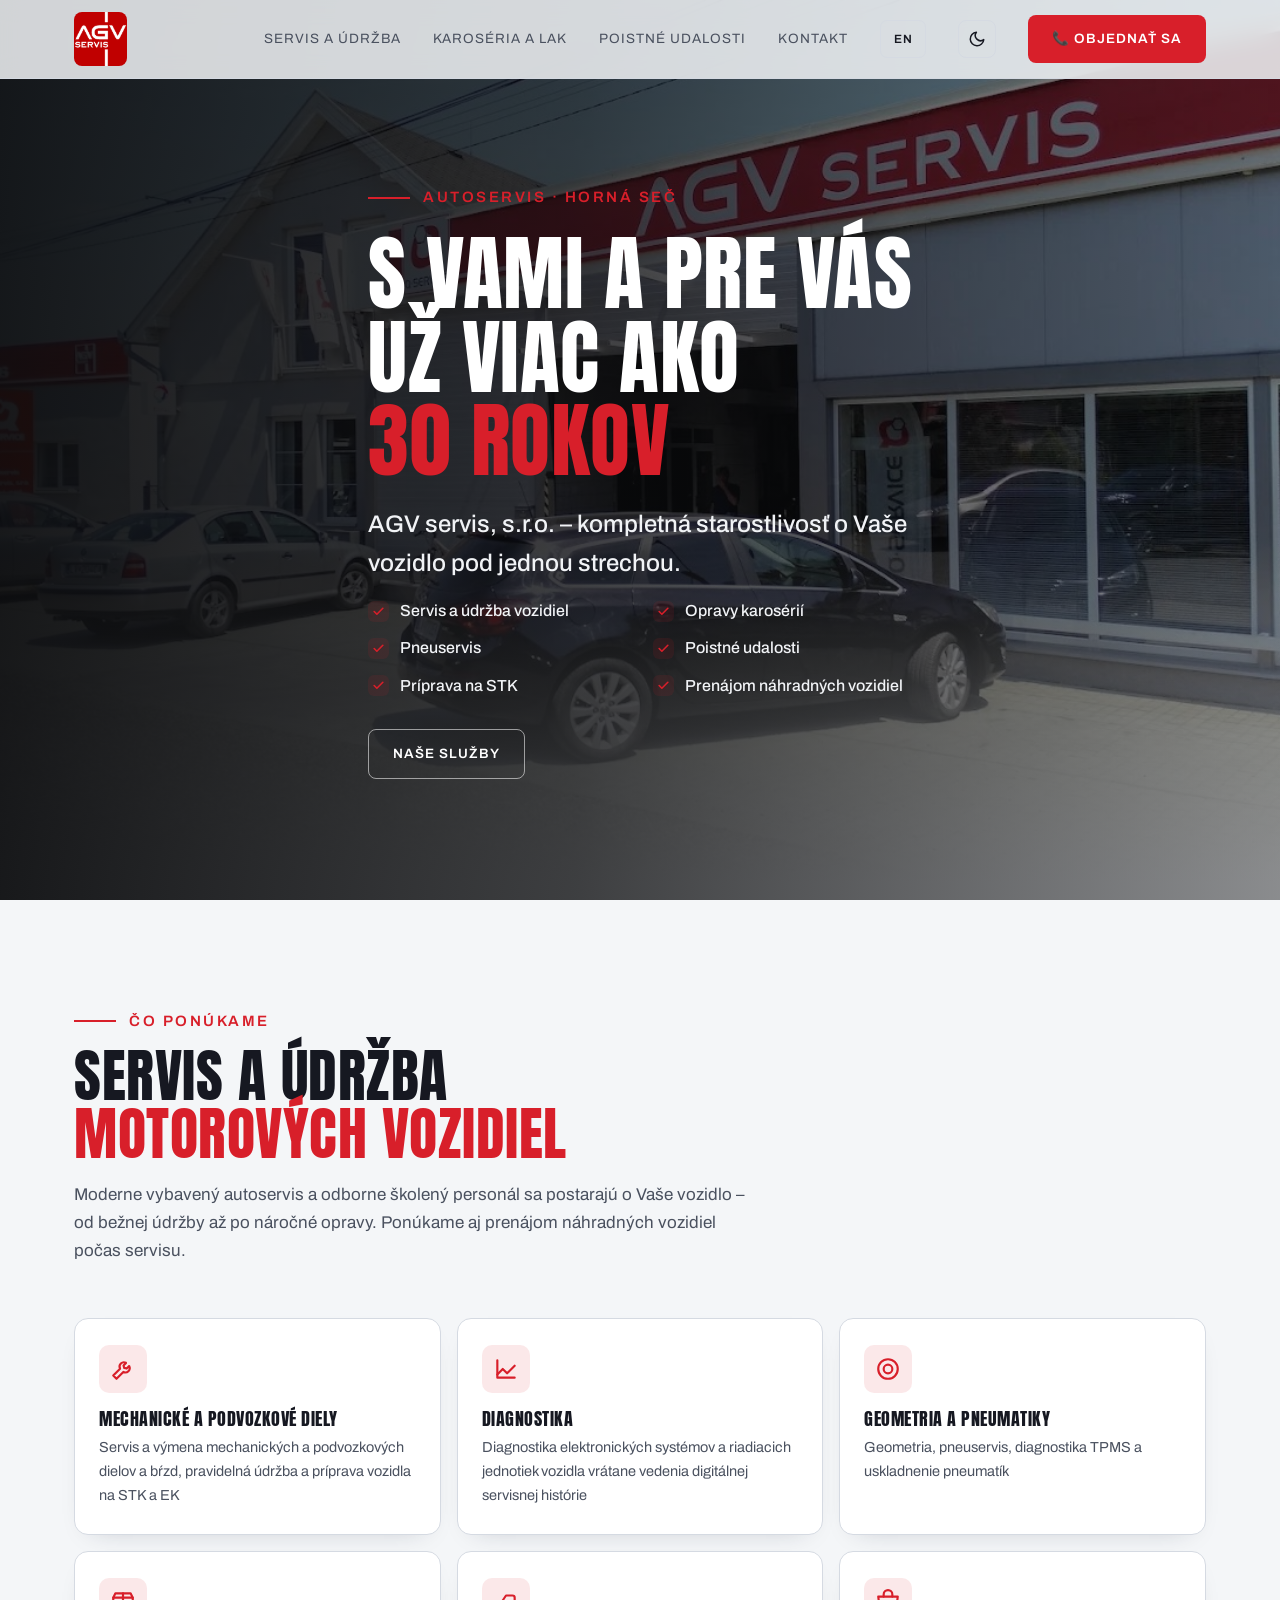
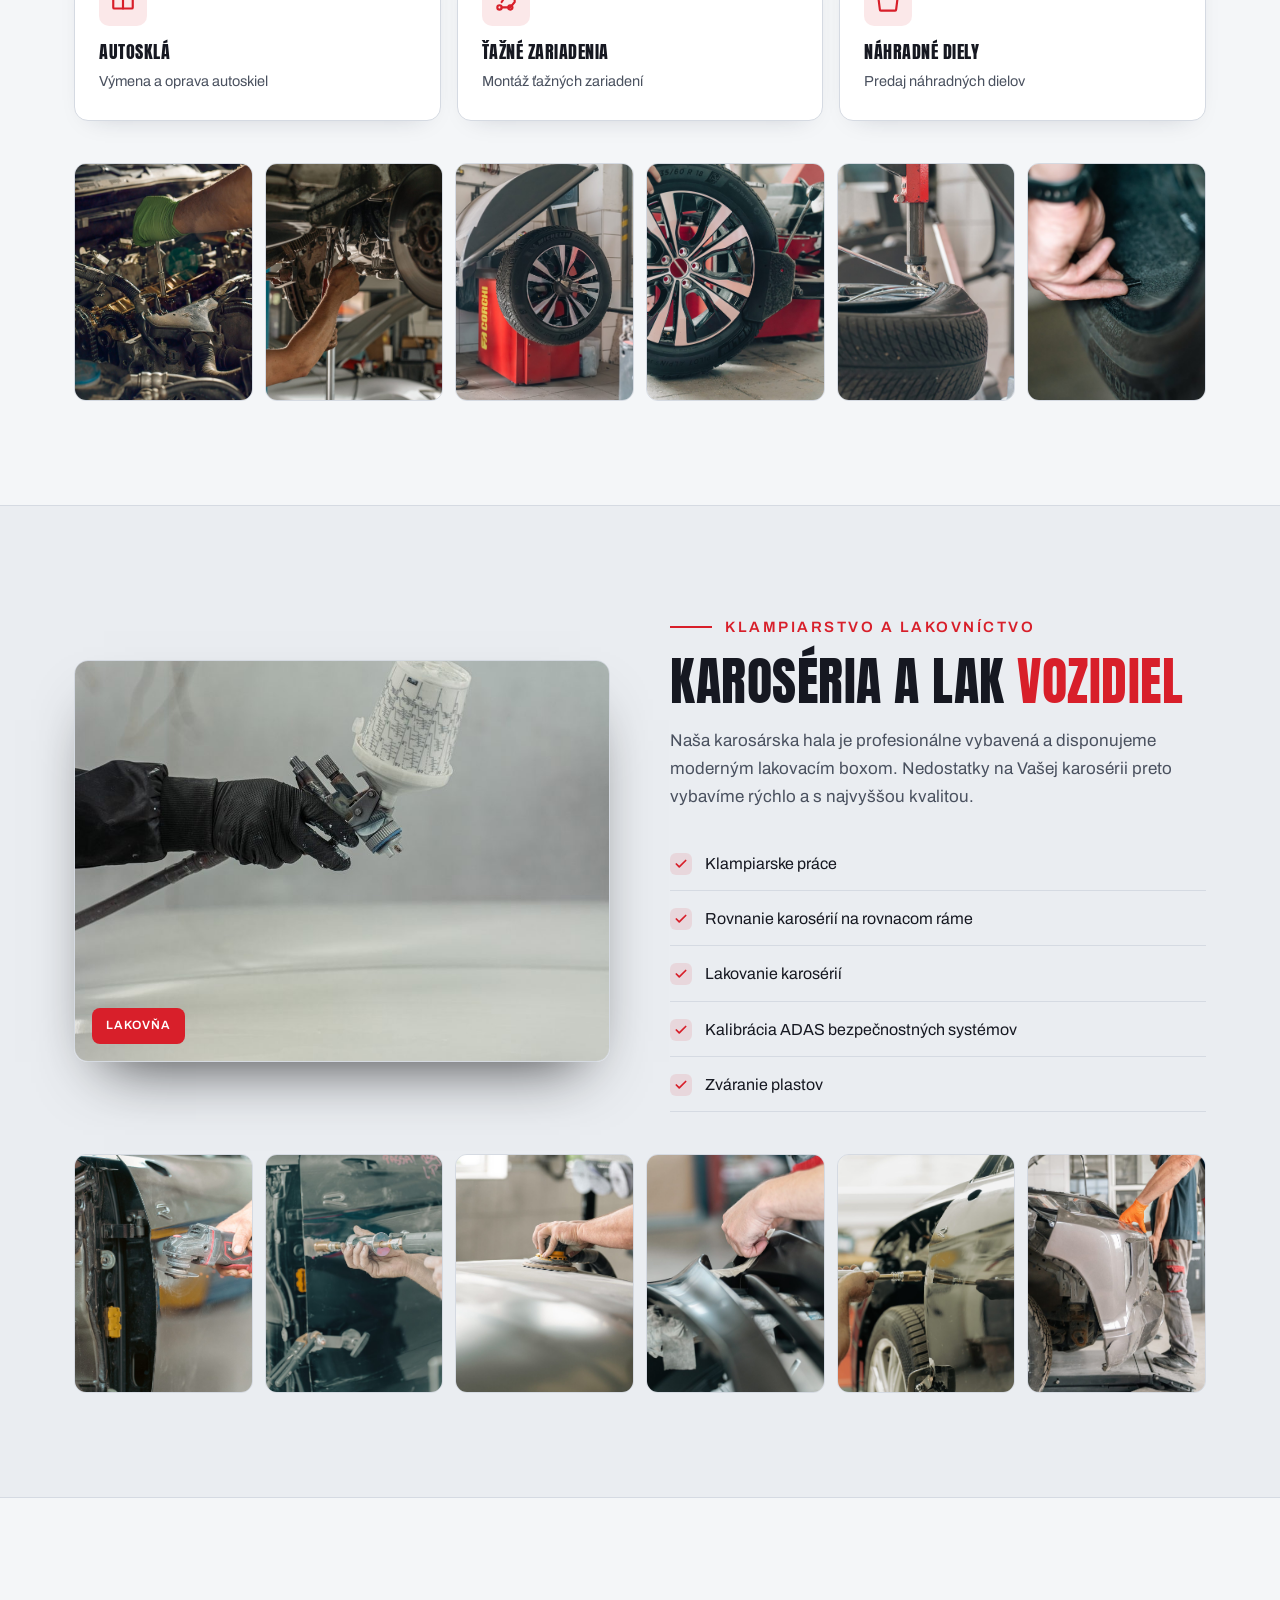
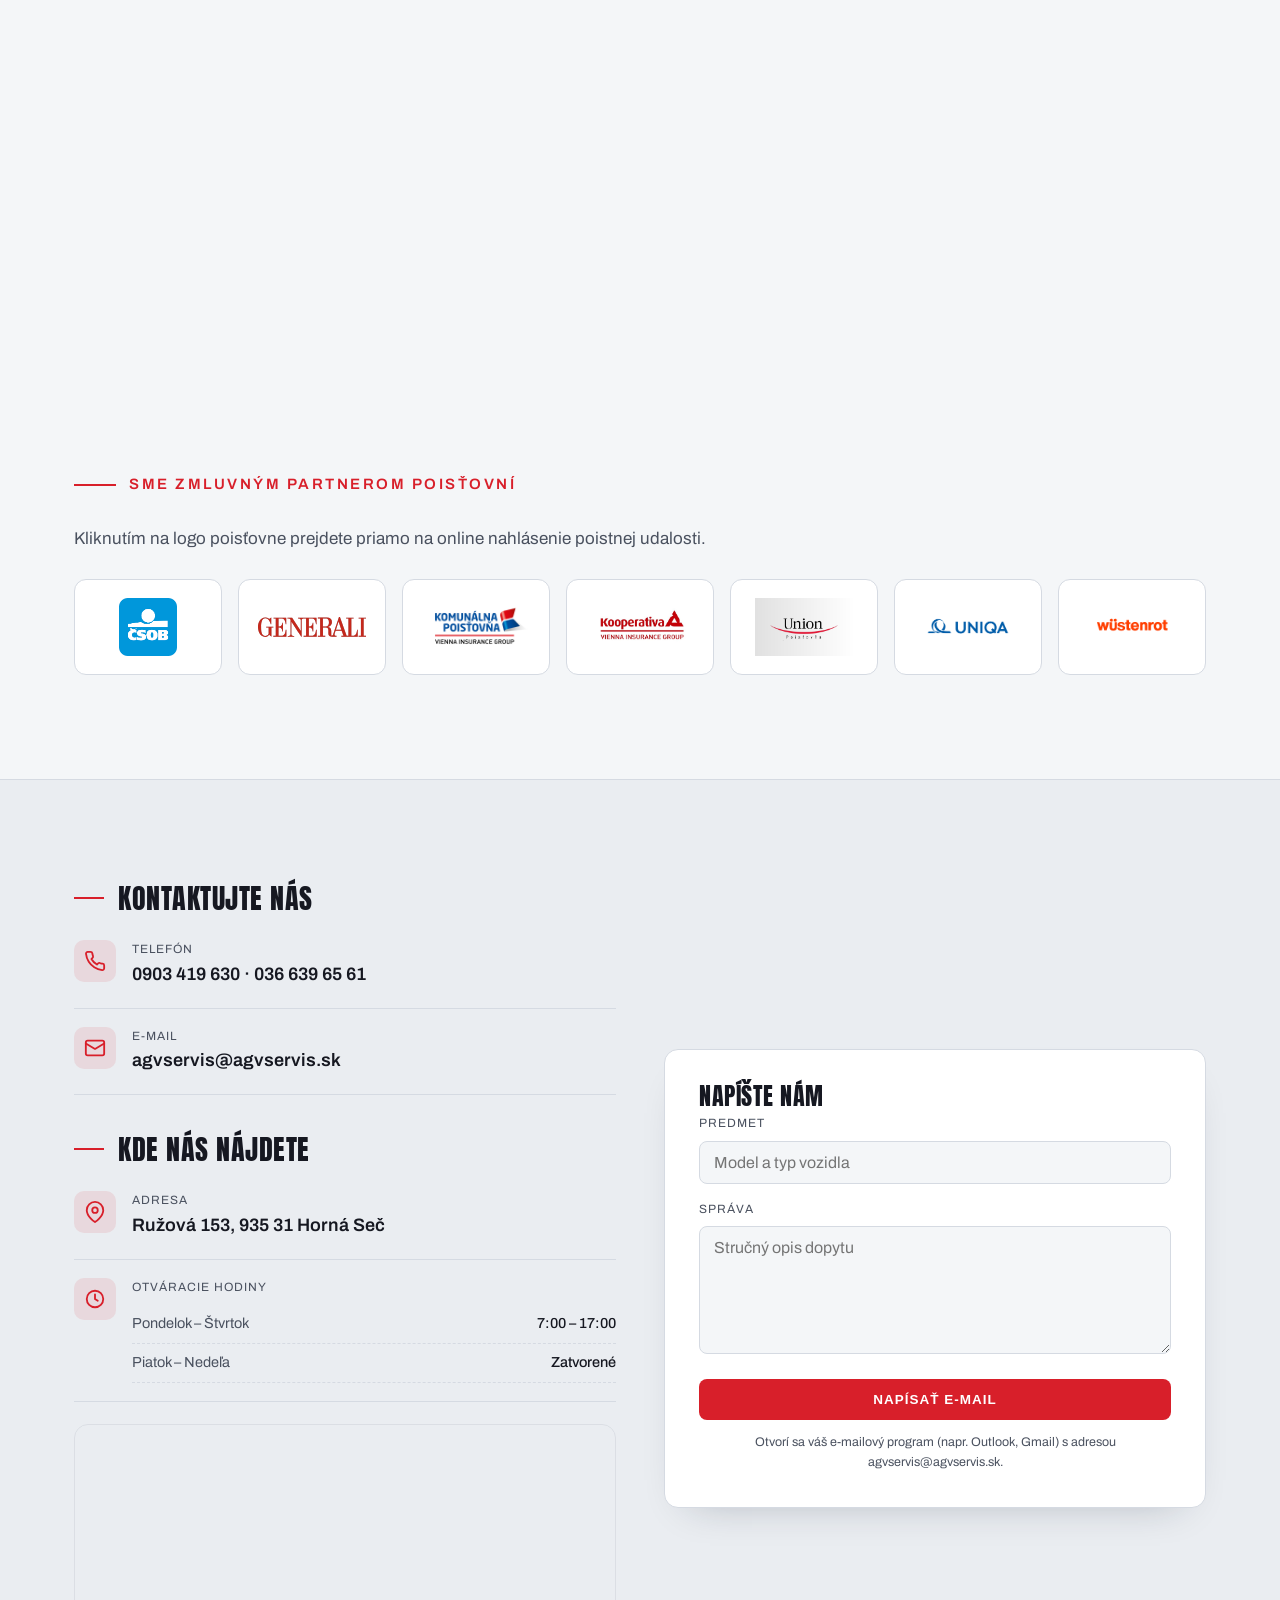
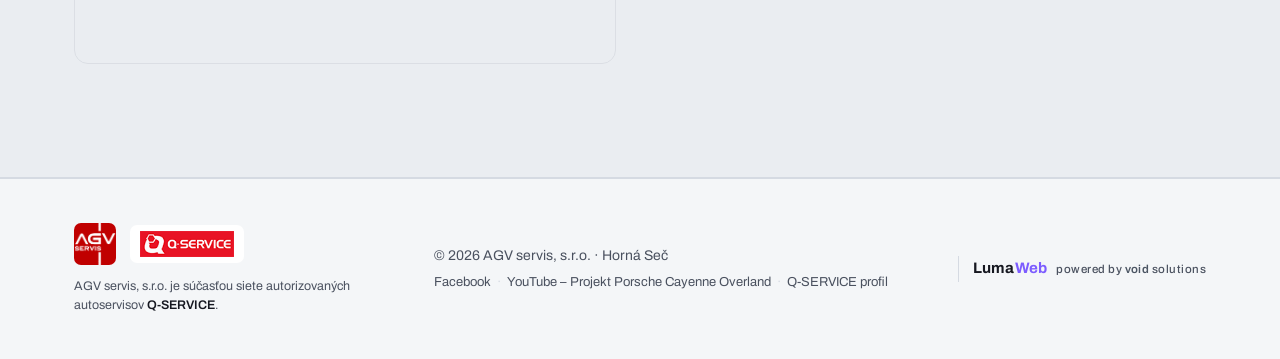
==== index.html @ acf0ba4f "Zjednotenie sekcie sluzieb na 6 karticiek v SK aj EN Mechanicke a podvozkove diely su zlucene do jed" ====
<!DOCTYPE html>
<html lang="sk">
<head>
<meta charset="UTF-8">
<meta name="viewport" content="width=device-width, initial-scale=1.0">
<title>AGV Servis – Autoservis Horná Seč | S Vami a pre Vás už viac ako 30 rokov</title>
<meta name="description" content="AGV servis, s.r.o. v Hornej Seči – autoservis autorizovanej siete Q-SERVICE. Servis a údržba, karoséria a lak, poistné udalosti, pneuservis, príprava na STK a prenájom náhradných vozidiel. Objednajte sa: 0903 419 630.">
<meta name="author" content="AGV servis, s.r.o.">
<meta name="robots" content="index, follow">
<meta name="format-detection" content="telephone=no">
<link rel="canonical" href="https://agvservis.sk/">
<link rel="alternate" hreflang="sk" href="https://agvservis.sk/">
<link rel="alternate" hreflang="en" href="https://agvservis.sk/en.html">
<link rel="alternate" hreflang="x-default" href="https://agvservis.sk/">

<!-- Open Graph -->
<meta property="og:title" content="AGV Servis – Autoservis Horná Seč">
<meta property="og:description" content="Autoservis siete Q-SERVICE v Hornej Seči. S Vami a pre Vás už viac ako 30 rokov. Servis a údržba, karoséria a lak, poistné udalosti.">
<meta property="og:type" content="website">
<meta property="og:locale" content="sk_SK">
<meta property="og:locale:alternate" content="en_US">
<meta property="og:url" content="https://agvservis.sk/">
<meta property="og:site_name" content="AGV servis, s.r.o.">
<meta property="og:image" content="https://agvservis.sk/images/budova-1.jpg">
<meta property="og:image:width" content="2000">
<meta property="og:image:height" content="1154">
<meta property="og:image:alt" content="Budova autoservisu AGV Servis v Hornej Seči">

<!-- Twitter -->
<meta name="twitter:card" content="summary_large_image">
<meta name="twitter:title" content="AGV Servis – Autoservis Horná Seč">
<meta name="twitter:description" content="Autoservis siete Q-SERVICE v Hornej Seči. S Vami a pre Vás už viac ako 30 rokov. Servis a údržba, karoséria a lak, poistné udalosti.">
<meta name="twitter:image" content="https://agvservis.sk/images/budova-1.jpg">

<meta name="theme-color" content="#0e0f12">
<script>(function(){try{var t=localStorage.getItem("theme");if(t!=="light"&&t!=="dark"){t=(window.matchMedia&&window.matchMedia("(prefers-color-scheme: light)").matches)?"light":"dark";}document.documentElement.setAttribute("data-theme",t);}catch(e){document.documentElement.setAttribute("data-theme","dark");}})();</script>
<link rel="icon" type="image/png" sizes="32x32" href="images/favicon-32.png">
<link rel="icon" type="image/png" sizes="48x48" href="images/favicon-48.png">
<link rel="apple-touch-icon" href="images/apple-touch-icon.png">
<link rel="manifest" href="site.webmanifest">
<link rel="preconnect" href="https://fonts.googleapis.com">
<link rel="preconnect" href="https://fonts.gstatic.com" crossorigin>
<link href="https://fonts.googleapis.com/css2?family=Archivo:wght@400;500;600;700&family=Anton&display=swap" rel="stylesheet">
<link rel="stylesheet" href="styles.css">

<script type="application/ld+json">
{
  "@context": "https://schema.org",
  "@type": "AutoRepair",
  "@id": "https://agvservis.sk/#business",
  "name": "AGV servis, s.r.o.",
  "url": "https://agvservis.sk/",
  "image": "https://agvservis.sk/images/budova-1.jpg",
  "logo": "https://agvservis.sk/images/agv-logo.png",
  "telephone": "+421903419630",
  "email": "agvservis@agvservis.sk",
  "foundingDate": "1996",
  "priceRange": "€€",
  "currenciesAccepted": "EUR",
  "address": {
    "@type": "PostalAddress",
    "streetAddress": "Ružová 153",
    "postalCode": "935 31",
    "addressLocality": "Horná Seč",
    "addressCountry": "SK"
  },
  "geo": { "@type": "GeoCoordinates", "latitude": 48.19614, "longitude": 18.54026 },
  "openingHoursSpecification": [
    { "@type": "OpeningHoursSpecification", "dayOfWeek": ["Monday","Tuesday","Wednesday","Thursday"], "opens": "07:00", "closes": "17:00" }
  ],
  "areaServed": ["Horná Seč","Levice","Slovensko"],
  "memberOf": { "@type": "Organization", "name": "Q-SERVICE", "url": "https://www.q-service.sk/" },
  "sameAs": [
    "https://www.facebook.com/agvservis",
    "https://agvservis.q-service.sk/",
    "https://youtube.com/playlist?list=PL6_TV8E4ne6qZMmtXM-wpp-QpTa0HW1kj"
  ]
}
</script>
</head>
<body>

<header id="header">
  <div class="wrap nav">
    <a href="#uvod" class="logo" aria-label="AGV Servis – domov">
      <img src="images/agv-logo.png" alt="AGV Servis" width="53" height="54">
    </a>
    <nav class="menu" id="menu">
      <a href="#servis">Servis a údržba</a>
      <a href="#klampiarske">Karoséria a lak</a>
      <a href="#poistne">Poistné udalosti</a>
      <a href="#kontakt">Kontakt</a>
      <a href="en.html" class="lang" hreflang="en" lang="en">EN</a>
      <button class="theme-toggle" id="themeToggle" type="button" aria-label="Prepnúť svetlý alebo tmavý režim" title="Svetlý / tmavý režim">
        <svg class="ico-sun" viewBox="0 0 24 24" fill="none" stroke="currentColor" stroke-width="2" stroke-linecap="round" stroke-linejoin="round"><circle cx="12" cy="12" r="4"/><path d="M12 2v2M12 20v2M4.9 4.9l1.4 1.4M17.7 17.7l1.4 1.4M2 12h2M20 12h2M4.9 19.1l1.4-1.4M17.7 6.3l1.4-1.4"/></svg>
        <svg class="ico-moon" viewBox="0 0 24 24" fill="none" stroke="currentColor" stroke-width="2" stroke-linecap="round" stroke-linejoin="round"><path d="M21 12.8A9 9 0 1 1 11.2 3a7 7 0 0 0 9.8 9.8z"/></svg>
      </button>
      <a href="tel:+421903419630" class="btn">📞 Objednať sa</a>
    </nav>
    <button class="burger" id="burger" aria-label="Otvoriť menu" aria-expanded="false"><span></span><span></span><span></span></button>
  </div>
</header>

<!-- ===================== HERO / ÚVOD ===================== -->
<section class="hero" id="uvod">
  <div class="hero-bg">
    <img src="images/budova-1.jpg" alt="Budova autoservisu AGV Servis v Hornej Seči" fetchpriority="high">
  </div>
  <div class="wrap hero-inner">
    <span class="eyebrow">Autoservis · Horná Seč</span>
    <h1>S Vami a pre Vás<br>už viac ako<br><span class="accent">30 rokov</span></h1>
    <p class="lead">AGV servis, s.r.o. – kompletná starostlivosť o Vaše vozidlo pod jednou strechou.</p>
    <ul class="hero-services">
      <li>Servis a údržba vozidiel</li>
      <li>Opravy karosérií</li>
      <li>Pneuservis</li>
      <li>Poistné udalosti</li>
      <li>Príprava na STK</li>
      <li>Prenájom náhradných vozidiel</li>
    </ul>
    <div class="hero-cta">
      <a href="#servis" class="btn btn-ghost">Naše služby</a>
    </div>
  </div>
</section>

<!-- ===================== SERVIS A ÚDRŽBA ===================== -->
<section id="servis">
  <div class="wrap">
    <div class="sec-head reveal">
      <span class="eyebrow">Čo ponúkame</span>
      <h2>Servis a údržba <span class="accent">motorových vozidiel</span></h2>
      <p>Moderne vybavený autoservis a odborne školený personál sa postarajú o Vaše vozidlo – od bežnej údržby až po náročné opravy. Ponúkame aj prenájom náhradných vozidiel počas servisu.</p>
    </div>

    <div class="cards">
      <div class="card reveal">
        <div class="ico"><svg viewBox="0 0 24 24" fill="none" stroke="currentColor" stroke-width="2" stroke-linecap="round" stroke-linejoin="round"><path d="M14.7 6.3a4 4 0 0 0-5.4 5.4L3 18l3 3 6.3-6.3a4 4 0 0 0 5.4-5.4l-2.3 2.3-2.3-.6-.6-2.3 2.3-2.3z"/></svg></div>
        <h3>Mechanické a podvozkové diely</h3><p>Servis a výmena mechanických a podvozkových dielov a bŕzd, pravidelná údržba a príprava vozidla na STK a EK</p>
      </div>
      <div class="card reveal">
        <div class="ico"><svg viewBox="0 0 24 24" fill="none" stroke="currentColor" stroke-width="2" stroke-linecap="round" stroke-linejoin="round"><path d="M4 17l5-5 4 4 7-7"/><path d="M4 4v16h16"/></svg></div>
        <h3>Diagnostika</h3><p>Diagnostika elektronických systémov a riadiacich jednotiek vozidla vrátane vedenia digitálnej servisnej histórie</p>
      </div>
      <div class="card reveal">
        <div class="ico"><svg viewBox="0 0 24 24" fill="none" stroke="currentColor" stroke-width="2" stroke-linecap="round" stroke-linejoin="round"><circle cx="12" cy="12" r="9"/><circle cx="12" cy="12" r="4"/></svg></div>
        <h3>Geometria a pneumatiky</h3><p>Geometria, pneuservis, diagnostika TPMS a uskladnenie pneumatík</p>
      </div>
      <div class="card reveal">
        <div class="ico"><svg viewBox="0 0 24 24" fill="none" stroke="currentColor" stroke-width="2" stroke-linecap="round" stroke-linejoin="round"><path d="M3 8l2-4h14l2 4"/><path d="M3 8v9a1 1 0 0 0 1 1h16a1 1 0 0 0 1-1V8z"/><path d="M12 4v14"/></svg></div>
        <h3>Autosklá</h3><p>Výmena a oprava autoskiel</p>
      </div>
      <div class="card reveal">
        <div class="ico"><svg viewBox="0 0 24 24" fill="none" stroke="currentColor" stroke-width="2" stroke-linecap="round" stroke-linejoin="round"><circle cx="6" cy="17" r="2"/><path d="M8 17h8l4-5V8a2 2 0 0 0-2-2h-6l-4 6"/><path d="M18 17a2 2 0 1 0 0 .01"/></svg></div>
        <h3>Ťažné zariadenia</h3><p>Montáž ťažných zariadení</p>
      </div>
      <div class="card reveal">
        <div class="ico"><svg viewBox="0 0 24 24" fill="none" stroke="currentColor" stroke-width="2" stroke-linecap="round" stroke-linejoin="round"><path d="M3 7h18l-1.5 12a1 1 0 0 1-1 1H5.5a1 1 0 0 1-1-1L3 7z"/><path d="M8 7V5a4 4 0 0 1 8 0v2"/></svg></div>
        <h3>Náhradné diely</h3><p>Predaj náhradných dielov</p>
      </div>
    </div>

    <div class="gallery">
      <a href="images/servis-1.jpg" target="_blank" rel="noopener"><img src="images/servis-1.jpg" alt="Práca na motore vozidla" loading="lazy"></a>
      <a href="images/servis-2.jpg" target="_blank" rel="noopener"><img src="images/servis-2.jpg" alt="Servis podvozku na zdvíháku" loading="lazy"></a>
      <a href="images/servis-3.jpg" target="_blank" rel="noopener"><img src="images/servis-3.jpg" alt="Vyvažovanie disku" loading="lazy"></a>
      <a href="images/servis-5.jpg" target="_blank" rel="noopener"><img src="images/servis-5.jpg" alt="Prezúvanie pneumatík" loading="lazy"></a>
      <a href="images/servis-6.jpg" target="_blank" rel="noopener"><img src="images/servis-6.jpg" alt="Montáž pneumatiky" loading="lazy"></a>
      <a href="images/servis-4.jpg" target="_blank" rel="noopener"><img src="images/servis-4.jpg" alt="Kontrola dezénu pneumatiky" loading="lazy"></a>
    </div>
  </div>
</section>

<!-- ===================== KAROSÉRIA A LAK ===================== -->
<section id="klampiarske" class="alt">
  <div class="wrap">
    <div class="split flip">
      <div class="split-text reveal">
        <span class="eyebrow">Klampiarstvo a lakovníctvo</span>
        <h2>Karoséria a lak <span class="accent">vozidiel</span></h2>
        <p>Naša karosárska hala je profesionálne vybavená a disponujeme moderným lakovacím boxom. Nedostatky na Vašej karosérii preto vybavíme rýchlo a s najvyššou kvalitou.</p>
        <ul class="feat-list">
          <li>Klampiarske práce</li>
          <li>Rovnanie karosérií na rovnacom ráme</li>
          <li>Lakovanie karosérií</li>
          <li>Kalibrácia ADAS bezpečnostných systémov</li>
          <li>Zváranie plastov</li>
        </ul>
      </div>
      <div class="split-media reveal">
        <img src="images/klampiarske-5.jpg" alt="Lakovanie karosérie v lakovni AGV Servis">
        <span class="tag">Lakovňa</span>
      </div>
    </div>

    <div class="gallery">
      <a href="images/klampiarske-1.jpg" target="_blank" rel="noopener"><img src="images/klampiarske-1.jpg" alt="Brúsenie karosérie" loading="lazy"></a>
      <a href="images/klampiarske-2.jpg" target="_blank" rel="noopener"><img src="images/klampiarske-2.jpg" alt="Rovnanie plechu karosérie" loading="lazy"></a>
      <a href="images/klampiarske-3.jpg" target="_blank" rel="noopener"><img src="images/klampiarske-3.jpg" alt="Príprava povrchu pred lakovaním" loading="lazy"></a>
      <a href="images/klampiarske-4.jpg" target="_blank" rel="noopener"><img src="images/klampiarske-4.jpg" alt="Oprava nárazníka" loading="lazy"></a>
      <a href="images/klampiarske-6.jpg" target="_blank" rel="noopener"><img src="images/klampiarske-6.jpg" alt="Vyťahovanie preliačin karosérie" loading="lazy"></a>
      <a href="images/poistne-obhliadka.jpg" target="_blank" rel="noopener"><img src="images/poistne-obhliadka.jpg" alt="Obhliadka poškodenej karosérie" loading="lazy"></a>
    </div>
  </div>
</section>

<!-- ===================== POISTNÉ UDALOSTI ===================== -->
<section id="poistne">
  <div class="wrap">
    <div class="split">
      <div class="split-text reveal">
        <span class="eyebrow">Bez starostí</span>
        <h2>Poistné <span class="accent">udalosti</span></h2>
        <p>Riešenie poistných udalostí a vybavenie všetkých potrebných náležitostí necháte na nás. V plnom rozsahu vybavíme opravu vozidla poisteného v akejkoľvek poisťovni – auto nám len priveziete a odvážate si ho opravené.</p>
        <div class="callout">Sme zmluvným partnerom poisťovní. Počas doby opravy Vám ponúkame prenájom náhradného vozidla, takže bez auta neostanete.</div>
      </div>
      <div class="split-media reveal">
        <img src="images/nahradne-vozidlo.jpg" alt="Náhradné vozidlo AGV servis, s.r.o.">
        <span class="tag">Náhradné vozidlo</span>
      </div>
    </div>

    <div class="insurers" style="margin-top:64px">
      <div class="sec-head reveal" style="margin-bottom:0;max-width:760px">
        <span class="eyebrow">Sme zmluvným partnerom poisťovní</span>
        <p style="margin-top:14px">Kliknutím na logo poisťovne prejdete priamo na online nahlásenie poistnej udalosti.</p>
      </div>
      <div class="insurers-grid reveal">
        <a class="insurer" href="https://www.csob.sk/nahlasenie-poistnej-udalosti" target="_blank" rel="noopener" aria-label="Nahlásiť poistnú udalosť – ČSOB poisťovňa">
          <img src="images/poistovne/csob.png" alt="ČSOB poisťovňa"><span class="insurer-hint">Nahlásiť udalosť ↗</span>
        </a>
        <a class="insurer" href="https://www.generali.sk/poistna-udalost/hlasenie-poistnych-udalosti/" target="_blank" rel="noopener" aria-label="Nahlásiť poistnú udalosť – Generali poisťovňa">
          <img src="images/poistovne/generali.svg" alt="Generali poisťovňa"><span class="insurer-hint">Nahlásiť udalosť ↗</span>
        </a>
        <a class="insurer" href="https://www.kpas.sk/stranka/nahlasit-poistnu-udalost" target="_blank" rel="noopener" aria-label="Nahlásiť poistnú udalosť – Komunálna poisťovňa">
          <img src="images/poistovne/komunalna.png" alt="Komunálna poisťovňa"><span class="insurer-hint">Nahlásiť udalosť ↗</span>
        </a>
        <a class="insurer" href="https://webcalc.koop.sk/koop/hlasenia" target="_blank" rel="noopener" aria-label="Nahlásiť poistnú udalosť – Kooperativa poisťovňa">
          <img src="images/poistovne/kooperativa.jpg" alt="Kooperativa poisťovňa"><span class="insurer-hint">Nahlásiť udalosť ↗</span>
        </a>
        <a class="insurer" href="https://www.union.sk/hlasenie-poistnej-udalosti/" target="_blank" rel="noopener" aria-label="Nahlásiť poistnú udalosť – Union poisťovňa">
          <img src="images/poistovne/union.png" alt="Union poisťovňa"><span class="insurer-hint">Nahlásiť udalosť ↗</span>
        </a>
        <a class="insurer" href="https://skody.uniqa.sk/" target="_blank" rel="noopener" aria-label="Nahlásiť poistnú udalosť – Uniqa poisťovňa">
          <img src="images/poistovne/uniqa.png" alt="Uniqa poisťovňa"><span class="insurer-hint">Nahlásiť udalosť ↗</span>
        </a>
        <a class="insurer" href="https://www.wuestenrot.sk/nahlasenie-poistnej-udalosti/" target="_blank" rel="noopener" aria-label="Nahlásiť poistnú udalosť – Wüstenrot poisťovňa">
          <img src="images/poistovne/wustenrot.png" alt="Wüstenrot poisťovňa"><span class="insurer-hint">Nahlásiť udalosť ↗</span>
        </a>
      </div>
    </div>
  </div>
</section>

<!-- ===================== KONTAKT ===================== -->
<section id="kontakt" class="alt">
  <div class="wrap">
    <div class="contact-grid">
      <div class="reveal">
        <div class="contact-block">
          <h3 class="contact-sub">Kontaktujte nás</h3>
          <div class="info-row">
            <div class="ico"><svg viewBox="0 0 24 24" fill="none" stroke="currentColor" stroke-width="2" stroke-linecap="round" stroke-linejoin="round"><path d="M22 16.9v3a2 2 0 0 1-2.2 2 19.8 19.8 0 0 1-8.6-3 19.5 19.5 0 0 1-6-6 19.8 19.8 0 0 1-3-8.6A2 2 0 0 1 4.1 2h3a2 2 0 0 1 2 1.7c.1 1 .4 1.9.7 2.8a2 2 0 0 1-.5 2.1L8.1 9.9a16 16 0 0 0 6 6l1.3-1.3a2 2 0 0 1 2.1-.4c.9.3 1.8.6 2.8.7a2 2 0 0 1 1.7 2z"/></svg></div>
            <div><div class="lbl">Telefón</div><div class="val"><a href="tel:+421903419630">0903 419 630</a> · <a href="tel:+421366396561">036 639 65 61</a></div></div>
          </div>
          <div class="info-row">
            <div class="ico"><svg viewBox="0 0 24 24" fill="none" stroke="currentColor" stroke-width="2" stroke-linecap="round" stroke-linejoin="round"><rect x="2" y="4" width="20" height="16" rx="2"/><path d="m22 7-10 6L2 7"/></svg></div>
            <div><div class="lbl">E-mail</div><div class="val"><a href="mailto:agvservis@agvservis.sk">agvservis@agvservis.sk</a></div></div>
          </div>
        </div>

        <div class="contact-block">
          <h3 class="contact-sub">Kde nás nájdete</h3>
          <div class="info-row">
            <div class="ico"><svg viewBox="0 0 24 24" fill="none" stroke="currentColor" stroke-width="2" stroke-linecap="round" stroke-linejoin="round"><path d="M21 10c0 7-9 13-9 13s-9-6-9-13a9 9 0 0 1 18 0z"/><circle cx="12" cy="10" r="3"/></svg></div>
            <div><div class="lbl">Adresa</div><div class="val">Ružová 153, 935 31 Horná Seč</div></div>
          </div>
          <div class="info-row">
            <div class="ico"><svg viewBox="0 0 24 24" fill="none" stroke="currentColor" stroke-width="2" stroke-linecap="round" stroke-linejoin="round"><circle cx="12" cy="12" r="9"/><path d="M12 7v5l3 2"/></svg></div>
            <div style="flex:1"><div class="lbl">Otváracie hodiny</div>
              <ul class="hours">
                <li><span>Pondelok – Štvrtok</span><span>7:00 – 17:00</span></li>
                <li><span>Piatok – Nedeľa</span><span>Zatvorené</span></li>
              </ul>
            </div>
          </div>
          <iframe class="map" height="240" loading="lazy" title="Mapa – AGV Servis, Ružová 153, Horná Seč"
            src="https://www.openstreetmap.org/export/embed.html?bbox=18.522%2C48.184%2C18.558%2C48.208&layer=mapnik&marker=48.19614%2C18.54026"></iframe>
        </div>
      </div>

      <div class="form reveal">
        <h3>Napíšte nám</h3>
        <form id="contactForm" novalidate>
          <div class="field"><label for="f-subject">Predmet</label><input id="f-subject" name="subject" type="text" placeholder="Model a typ vozidla" required></div>
          <div class="field"><label for="f-msg">Správa</label><textarea id="f-msg" name="message" rows="6" placeholder="Stručný opis dopytu" required></textarea></div>
          <button type="submit" class="btn" style="width:100%;justify-content:center">Napísať e-mail</button>
          <p class="form-status" id="formStatus" role="status" aria-live="polite" hidden></p>
          <p class="form-note">Otvorí sa váš e-mailový program (napr. Outlook, Gmail) s adresou agvservis@agvservis.sk.</p>
        </form>
      </div>
    </div>
  </div>
</section>

<footer>
  <div class="wrap foot">
    <div class="foot-brand">
      <div class="foot-logos">
        <a href="#uvod" class="logo logo-foot" aria-label="AGV Servis – domov"><img src="images/agv-logo.png" alt="AGV Servis" width="42" height="42"></a>
        <a class="qs-foot" href="https://www.q-service.sk/" target="_blank" rel="noopener" aria-label="Sieť autoservisov Q-SERVICE">
          <img src="images/q-service/logo_narrow_top.png" alt="Q-SERVICE" width="96" height="27">
        </a>
      </div>
      <p class="foot-note">AGV servis, s.r.o. je súčasťou siete autorizovaných autoservisov <span class="qs-name">Q-SERVICE</span>.</p>
    </div>
    <div class="foot-center">
      <div>© <span id="year">2026</span> AGV servis, s.r.o. · Horná Seč</div>
      <div class="foot-social">
        <a href="https://www.facebook.com/agvservis" target="_blank" rel="noopener">Facebook</a>
        <a href="https://youtube.com/playlist?list=PL6_TV8E4ne6qZMmtXM-wpp-QpTa0HW1kj" target="_blank" rel="noopener">YouTube – Projekt Porsche Cayenne Overland</a>
        <a href="https://agvservis.q-service.sk/" target="_blank" rel="noopener">Q-SERVICE profil</a>
      </div>
    </div>
    <div class="foot-right">
      <div class="lw-credit">
        <a class="lw-credit__brand" href="https://lumaweb.sk/" target="_blank" rel="noopener">Luma<span>Web</span></a>
        <a class="lw-credit__vs" href="https://voidsolutions.eu" target="_blank" rel="noopener">powered by <span>void</span> solutions</a>
      </div>
    </div>
  </div>
</footer>

<script src="script.js"></script>
</body>
</html>
---- styles.css ----
/* ============================================================
   AGV Servis – štýly
   ============================================================ */

:root{
  --bg:#0e0f12;
  --bg-2:#141519;
  --surface:#1b1d23;
  --surface-2:#212530;
  --line:#2a2e38;
  --text:#f3f4f6;
  --muted:#9aa1ad;
  --accent:#d81f2a;        /* značková červená AGV */
  --accent-dark:#b3171f;
  --accent-soft:rgba(216,31,42,.14);
  --max:1180px;
  --radius:14px;
}

*{margin:0;padding:0;box-sizing:border-box}
html{scroll-behavior:smooth}
body{
  background:var(--bg);
  color:var(--text);
  font-family:'Archivo',system-ui,sans-serif;
  line-height:1.65;
  overflow-x:hidden;
}
h1,h2,h3{
  font-family:'Anton',sans-serif;font-weight:400;
  letter-spacing:.5px;line-height:1;text-transform:uppercase;
}
img{display:block;max-width:100%}
a{color:inherit;text-decoration:none}
.wrap{max-width:var(--max);margin:0 auto;padding:0 24px}
.accent{color:var(--accent)}

/* ---------- HEADER ---------- */
header{
  position:fixed;top:0;left:0;right:0;z-index:50;
  background:rgba(14,15,18,.78);
  -webkit-backdrop-filter:blur(12px);
  backdrop-filter:blur(12px);
  border-bottom:1px solid var(--line);
  transition:background .3s,border-color .3s;
}
header.scrolled{background:rgba(14,15,18,.95)}
.nav{display:flex;align-items:center;justify-content:space-between;height:78px;gap:20px}
.logo{display:flex;align-items:center;line-height:0}
.logo img{height:54px;width:auto;display:block;border-radius:8px;transition:transform .2s,box-shadow .2s}
.logo:hover img{transform:translateY(-1px) scale(1.03);box-shadow:0 10px 22px -10px rgba(216,31,42,.7)}
.logo-foot img{height:42px;border-radius:7px}
.menu{display:flex;gap:32px;align-items:center;font-size:13.5px;text-transform:uppercase;letter-spacing:1px}
.menu a{color:var(--muted);transition:color .2s;position:relative}
.menu a.btn{color:#fff}
.menu a:not(.btn):hover{color:var(--text)}
.menu a:not(.btn)::after{content:"";position:absolute;left:0;bottom:-6px;width:0;height:2px;background:var(--accent);transition:width .25s}
.menu a:not(.btn):hover::after{width:100%}
.menu a.lang{display:inline-flex;align-items:center;justify-content:center;
  height:38px;padding:0 12px;line-height:1;text-indent:1px;
  border:1px solid var(--line);border-radius:7px;font-size:12px;color:var(--text);font-weight:600}
.menu a.lang:hover{border-color:var(--accent);color:var(--accent)}
.menu a.lang::after{display:none}
.theme-toggle{display:inline-flex;align-items:center;justify-content:center;
  width:38px;height:38px;border:1px solid var(--line);border-radius:8px;
  background:transparent;color:var(--text);cursor:pointer;
  transition:border-color .2s,color .2s,background .2s;flex:none}
.theme-toggle:hover{border-color:var(--accent);color:var(--accent)}
.theme-toggle svg{width:18px;height:18px}
.theme-toggle .ico-moon{display:none}
[data-theme="light"] .theme-toggle .ico-sun{display:none}
[data-theme="light"] .theme-toggle .ico-moon{display:block}

.btn{
  background:var(--accent);color:#fff;padding:13px 24px;font-weight:600;
  font-size:13.5px;text-transform:uppercase;letter-spacing:1px;border-radius:8px;
  display:inline-flex;align-items:center;gap:9px;
  transition:transform .15s,background .2s,box-shadow .2s;
  border:none;cursor:pointer;
}
.btn:hover{background:var(--accent-dark);transform:translateY(-2px);box-shadow:0 10px 24px -10px var(--accent)}
.btn-ghost{background:transparent;border:1px solid var(--line);color:var(--text);box-shadow:none}
.btn-ghost:hover{background:var(--surface);border-color:var(--accent);box-shadow:none}
.burger{display:none;width:38px;height:30px;cursor:pointer;background:none;border:none;padding:6px}
.burger span{width:26px;height:2px;background:var(--text);display:block;border-radius:2px;transition:.25s}
.burger span + span{margin-top:5px}
.burger.open span:nth-child(1){transform:translateY(7px) rotate(45deg)}
.burger.open span:nth-child(2){opacity:0}
.burger.open span:nth-child(3){transform:translateY(-7px) rotate(-45deg)}

/* ---------- HERO ---------- */
.hero{
  position:relative;min-height:100vh;min-height:100svh;display:flex;align-items:center;
  padding:140px 0 80px;overflow:hidden;
}
.hero-bg{position:absolute;inset:0;z-index:0}
.hero-bg img{width:100%;height:100%;object-fit:cover}
.hero-bg::after{
  content:"";position:absolute;inset:0;
  background:linear-gradient(90deg,rgba(10,11,13,.94) 0%,rgba(10,11,13,.78) 45%,rgba(10,11,13,.45) 100%),
            linear-gradient(0deg,var(--bg) 2%,transparent 40%);
}
.hero-inner{position:relative;z-index:2;max-width:720px}
.eyebrow{
  display:inline-flex;align-items:center;gap:13px;color:var(--accent);
  font-size:15px;letter-spacing:2.5px;text-transform:uppercase;margin-bottom:22px;font-weight:600;
}
.eyebrow::before{content:"";width:42px;height:2px;background:var(--accent);flex:none}
.hero h1{font-size:clamp(40px,6.6vw,82px);margin-bottom:22px;line-height:1.02}
.hero .lead{font-size:clamp(19px,2.4vw,24px);color:var(--text);font-weight:500;margin-bottom:14px}
.hero p{font-size:17px;color:var(--muted);max-width:540px;margin-bottom:38px}
.hero-cta{display:flex;gap:14px;flex-wrap:wrap}

/* hero – zoznam služieb */
.hero-services{list-style:none;display:grid;grid-template-columns:repeat(2,minmax(0,1fr));
  gap:11px 26px;max-width:560px;margin:0 0 30px;position:relative;z-index:2}
.hero-services li{display:flex;gap:11px;align-items:center;font-size:16px;color:var(--text);font-weight:500}
.hero-services li::before{content:"";flex:none;width:21px;height:21px;border-radius:6px;
  background:var(--accent-soft) url("data:image/svg+xml,%3Csvg xmlns='http://www.w3.org/2000/svg' viewBox='0 0 24 24' fill='none' stroke='%23d81f2a' stroke-width='3' stroke-linecap='round' stroke-linejoin='round'%3E%3Cpolyline points='20 6 9 17 4 12'/%3E%3C/svg%3E") center/13px no-repeat}


/* ---------- SECTION ---------- */
section{padding:104px 0;position:relative;scroll-margin-top:90px}
.sec-head{margin-bottom:52px;max-width:680px}
.sec-head .eyebrow{margin-bottom:14px}
.sec-head h2{font-size:clamp(34px,5vw,58px)}
.sec-head p{color:var(--muted);margin-top:18px;font-size:17px}
.alt{background:var(--bg-2);border-top:1px solid var(--line);border-bottom:1px solid var(--line)}

/* ---------- SPLIT (text + obrázok) ---------- */
.split{display:grid;grid-template-columns:1fr 1fr;gap:60px;align-items:center}
.split.flip .split-text{order:2}
.split-text h2{font-size:clamp(32px,4.6vw,52px);margin-bottom:20px}
.split-text .eyebrow{margin-bottom:16px}
.split-text p{color:var(--muted);font-size:17px}
.split-media{position:relative}
.split-media img{width:100%;border-radius:var(--radius);border:1px solid var(--line);
  aspect-ratio:4/3;object-fit:cover;box-shadow:0 30px 60px -30px rgba(0,0,0,.8)}
.split-media .tag{
  position:absolute;left:18px;bottom:18px;background:var(--accent);color:#fff;
  font-size:12px;font-weight:600;letter-spacing:1px;text-transform:uppercase;
  padding:8px 14px;border-radius:8px;
}

/* callout box */
.callout{
  background:linear-gradient(120deg,var(--accent-soft),transparent);
  border:1px solid var(--line);border-left:4px solid var(--accent);
  border-radius:var(--radius);padding:24px 28px;margin-top:28px;
  font-size:18px;font-weight:500;color:var(--text);
}

/* feature list */
.feat-list{list-style:none;margin-top:26px;display:grid;gap:2px}
.feat-list li{display:flex;gap:13px;padding:13px 0;border-bottom:1px solid var(--line);color:var(--text);font-size:16px;align-items:flex-start}
.feat-list li::before{content:"";flex:none;width:22px;height:22px;margin-top:2px;border-radius:6px;
  background:var(--accent-soft) url("data:image/svg+xml,%3Csvg xmlns='http://www.w3.org/2000/svg' viewBox='0 0 24 24' fill='none' stroke='%23d81f2a' stroke-width='3' stroke-linecap='round' stroke-linejoin='round'%3E%3Cpolyline points='20 6 9 17 4 12'/%3E%3C/svg%3E") center/14px no-repeat}

/* ---------- SLUŽBY KARTY ---------- */
.cards{display:grid;grid-template-columns:repeat(3,1fr);gap:16px}
/* osamotená posledná karta v 3-stĺpcovej mriežke – vycentruj ju */
@media(min-width:1025px){.cards .card:last-child:nth-child(3n+1){grid-column:2}}
.card{
  background:var(--surface);border:1px solid var(--line);padding:26px 24px;border-radius:var(--radius);
  transition:transform .2s,border-color .2s;position:relative;overflow:hidden;
}
.card::after{content:"";position:absolute;top:0;left:0;width:0;height:3px;background:var(--accent);transition:width .3s}
.card:hover{transform:translateY(-5px);border-color:#3a3f4d}
.card:hover::after{width:100%}
.card .ico{width:48px;height:48px;border-radius:10px;background:var(--accent-soft);display:flex;align-items:center;justify-content:center;margin-bottom:16px;color:var(--accent)}
.card .ico svg{width:26px;height:26px}
.card h3{font-size:18px;margin-bottom:8px;line-height:1.1}
.card p{color:var(--muted);font-size:14.5px}

/* ---------- POISŤOVNE ---------- */
.insurers{margin-top:8px}
.insurers-grid{
  display:grid;grid-template-columns:repeat(auto-fit,minmax(132px,1fr));gap:16px;margin-top:26px;
}
.insurer{
  position:relative;overflow:hidden;
  background:#fff;border:1px solid var(--line);border-radius:12px;height:96px;display:flex;align-items:center;justify-content:center;
  padding:18px;transition:transform .2s,box-shadow .2s;cursor:pointer;
}
.insurer:hover{transform:translateY(-4px);box-shadow:0 18px 34px -16px rgba(216,31,42,.55)}
.insurer:focus-visible{outline:2px solid var(--accent);outline-offset:3px}
.insurer img{max-height:100%;max-width:100%;object-fit:contain;transition:transform .2s}
.insurer:hover img{transform:scale(1.04)}
.insurer-hint{
  position:absolute;left:0;right:0;bottom:0;
  background:var(--accent);color:#fff;
  font-size:10.5px;font-weight:600;letter-spacing:.6px;text-transform:uppercase;
  padding:6px 8px;text-align:center;
  transform:translateY(100%);transition:transform .25s;
}
.insurer:hover .insurer-hint,.insurer:focus-visible .insurer-hint{transform:translateY(0)}

/* ---------- GALÉRIA ---------- */
.gallery{display:grid;grid-template-columns:repeat(6,1fr);gap:12px;margin-top:42px}
.gallery a{
  position:relative;border-radius:12px;overflow:hidden;border:1px solid var(--line);
  aspect-ratio:3/4;display:block;
}
.gallery img{width:100%;height:100%;object-fit:cover;transition:transform .45s}
.gallery a::after{content:"";position:absolute;inset:0;background:linear-gradient(0deg,rgba(0,0,0,.35),transparent 55%);opacity:0;transition:opacity .3s}
.gallery a:hover img{transform:scale(1.07)}
.gallery a:hover::after{opacity:1}

/* ---------- KONTAKT ---------- */
.contact-grid{display:grid;grid-template-columns:1fr 1fr;gap:48px;align-items:start}
.info-row{display:flex;gap:16px;padding:18px 0;border-bottom:1px solid var(--line);align-items:flex-start}
.info-row .ico{flex:none;width:42px;height:42px;border-radius:10px;background:var(--accent-soft);color:var(--accent);display:flex;align-items:center;justify-content:center}
.info-row .ico svg{width:22px;height:22px}
.info-row .lbl{font-size:12px;text-transform:uppercase;letter-spacing:1px;color:var(--muted)}
.info-row .val{font-size:18px;font-weight:600}
.info-row .val a:hover{color:var(--accent)}
.info-row .val a[href^="tel:"]{white-space:nowrap}
.hours{list-style:none;margin-top:8px}
.hours li{display:flex;justify-content:space-between;padding:7px 0;border-bottom:1px dashed var(--line);color:var(--muted);font-size:14.5px}
.hours li span:last-child{color:var(--text);font-weight:500}
.contact-block + .contact-block{margin-top:40px}
.contact-sub{font-size:28px;margin-bottom:10px;display:flex;align-items:center;gap:14px}
.contact-sub::before{content:"";width:30px;height:2px;background:var(--accent);flex:none}
.map{margin-top:22px;border:1px solid var(--line);border-radius:var(--radius);width:100%;filter:grayscale(.3) contrast(1.05)}

.form{background:var(--surface);border:1px solid var(--line);padding:34px;border-radius:var(--radius);align-self:center}
.form h3{font-size:24px;margin-bottom:6px}
.form>p{color:var(--muted);font-size:14.5px;margin-bottom:22px}
.field{margin-bottom:16px}
.field label{display:block;font-size:12px;text-transform:uppercase;letter-spacing:1px;color:var(--muted);margin-bottom:7px}
.field input,.field textarea,.field select{
  width:100%;background:var(--bg);border:1px solid var(--line);color:var(--text);border-radius:8px;
  padding:12px 14px;font-family:inherit;font-size:16px;transition:border-color .2s;
}
.field input:focus,.field textarea:focus,.field select:focus{outline:none;border-color:var(--accent)}
.form-note{font-size:12.5px;color:var(--muted);margin-top:12px;text-align:center}
.form-status{margin-top:14px;padding:12px 14px;border-radius:8px;font-size:14px;font-weight:500;text-align:center}
.form-status.ok{background:rgba(34,160,90,.14);border:1px solid rgba(34,160,90,.5);color:#7be0a5}
.form-status.err{background:var(--accent-soft);border:1px solid var(--accent);color:#ffb3b8}

/* ---------- FOOTER ---------- */
footer{background:var(--bg);border-top:1px solid var(--line);padding:44px 0}
.foot{display:flex;justify-content:space-between;align-items:center;flex-wrap:wrap;gap:20px 28px;color:var(--muted);font-size:14px}
.foot a:not(.lw-credit__brand):not(.lw-credit__vs):hover{color:var(--accent)}
.foot-brand{display:flex;flex-direction:column;align-items:flex-start;gap:12px;max-width:300px}
.foot-logos{display:flex;align-items:center;gap:14px}
.foot-note{font-size:12.5px;line-height:1.55;color:var(--muted);max-width:290px}
.foot-note .qs-name{color:var(--text);font-weight:600;white-space:nowrap}
.qs-foot{display:inline-flex;align-items:center;background:#fff;border-radius:7px;padding:6px 10px;transition:transform .2s,box-shadow .2s}
.qs-foot img{height:26px;width:auto;display:block}
.qs-foot:hover{transform:translateY(-2px);box-shadow:0 12px 24px -14px rgba(216,31,42,.6)}
.foot-center{display:flex;flex-direction:column;gap:7px;line-height:1.5}
.foot-social{display:flex;flex-wrap:wrap;gap:6px 16px;font-size:13px}
.foot-social a{color:var(--muted);position:relative}
.foot-social a:not(:last-child)::after{content:"·";position:absolute;right:-10px;color:var(--line)}

/* watermark / credit */
.foot-right{display:flex;align-items:center;gap:18px;flex-wrap:wrap}
.lw-credit{
  display:flex;align-items:center;gap:.55rem;
  line-height:1.3;
}
.lw-credit::before{
  content:"";width:1px;height:26px;background:var(--line);margin-right:.3rem;
}
.lw-credit a{text-decoration:none;white-space:nowrap}
.lw-credit__brand{
  font-size:.95rem;font-weight:700;letter-spacing:.02em;
  color:var(--text);transition:color .2s ease;
}
.lw-credit__brand span{color:#7c5cff;transition:color .2s ease}   /* akcent „Web“ */
.lw-credit__vs{
  font-size:.72rem;font-weight:500;letter-spacing:.04em;
  color:var(--muted);transition:color .2s ease;
}
.lw-credit__vs span{font-weight:600;color:#c4c9d4;transition:color .2s ease}
.lw-credit__brand:hover{color:#7c5cff}           /* on hover: „Luma“ fialová... */
.lw-credit__brand:hover span{color:var(--text)}  /* ...a „Web“ biela – swap */
.lw-credit__vs:hover span{color:var(--accent)}   /* „void“ červený on hover */

/* reveal anim */
.reveal{opacity:0;transform:translateY(26px);transition:opacity .6s ease,transform .6s ease}
.reveal.in{opacity:1;transform:none}
@media(prefers-reduced-motion:reduce){.reveal{opacity:1;transform:none;transition:none}html{scroll-behavior:auto}}

/* ---------- RESPONSIVE ---------- */
@media(max-width:1024px){
  .cards{grid-template-columns:repeat(2,1fr)}
  .gallery{grid-template-columns:repeat(3,1fr)}
}
@media(max-width:860px){
  section{padding:80px 0}
  .split,.contact-grid{grid-template-columns:1fr;gap:38px}
  .split.flip .split-text{order:0}
  .menu{display:none}
  .burger{display:block;width:44px;height:38px;padding:9px}
  .menu.open{display:flex;position:absolute;top:78px;left:0;right:0;flex-direction:column;
    background:var(--bg-2);padding:24px;gap:20px;border-bottom:1px solid var(--line);align-items:flex-start}
  .menu.open .btn{width:100%;justify-content:center}
}
@media(max-width:520px){
  .cards{grid-template-columns:1fr}
  .gallery{grid-template-columns:repeat(2,1fr)}
  .hero-cta{flex-direction:column;align-items:stretch}
  .hero-cta .btn{justify-content:center}
  .hero-services{grid-template-columns:1fr;gap:9px}
  .hero{padding:120px 0 70px}
  .info-row .val{font-size:16.5px;overflow-wrap:anywhere}
  .form{padding:24px 20px}
  .callout{padding:20px 20px;font-size:16.5px}
  .foot{justify-content:center;text-align:center}
  .foot-brand{align-items:center;max-width:none}
  .foot-logos,.foot-social{justify-content:center}
  .foot-note{max-width:340px;margin:0 auto}
  .foot-right{justify-content:center}
  .lw-credit::before{display:none}
}

/* ---------- LIGHTBOX ---------- */
.lb{
  position:fixed;inset:0;z-index:1000;display:flex;align-items:center;justify-content:center;
  background:rgba(8,9,11,.92);-webkit-backdrop-filter:blur(8px);backdrop-filter:blur(8px);
  opacity:0;visibility:hidden;transition:opacity .25s ease,visibility .25s ease;
  padding:72px 20px;
}
.lb.open{opacity:1;visibility:visible}
.lb-stage{position:relative;max-width:min(1100px,92vw);max-height:100%;display:flex;flex-direction:column;align-items:center;gap:14px}
.lb-img{
  max-width:100%;max-height:calc(100vh - 150px);width:auto;height:auto;
  border-radius:12px;border:1px solid var(--line);
  box-shadow:0 40px 90px -30px rgba(0,0,0,.9);
  background:var(--surface);transition:opacity .2s ease;
}
.lb-img.swap{opacity:0}
.lb-caption{color:var(--text);font-size:14.5px;text-align:center;max-width:680px;min-height:1em}
.lb-counter{
  position:absolute;top:-44px;left:0;color:var(--muted);font-size:13px;
  letter-spacing:1px;font-weight:600;
}
.lb-btn{
  position:absolute;background:rgba(20,21,25,.7);border:1px solid var(--line);
  color:var(--text);width:48px;height:48px;border-radius:50%;cursor:pointer;
  display:flex;align-items:center;justify-content:center;
  transition:background .2s,border-color .2s,transform .15s;
}
.lb-btn:hover{background:var(--accent);border-color:var(--accent);transform:scale(1.06)}
.lb-btn svg{width:22px;height:22px}
.lb-close{top:-56px;right:0}
.lb-prev{left:-66px;top:50%;transform:translateY(-50%)}
.lb-next{right:-66px;top:50%;transform:translateY(-50%)}
.lb-prev:hover{transform:translateY(-50%) scale(1.06)}
.lb-next:hover{transform:translateY(-50%) scale(1.06)}
.lb.single .lb-prev,.lb.single .lb-next{display:none}
body.lb-lock{overflow:hidden}
@media(max-width:760px){
  .lb{padding:60px 12px}
  .lb-prev{left:6px}
  .lb-next{right:6px}
  .lb-close{top:-50px;right:4px}
  .lb-counter{top:-38px;left:50%;transform:translateX(-50%)}
  .lb-btn{width:42px;height:42px}
}

/* ============================================================
   SVETLÝ REŽIM (prepínač v hlavičke)
   ============================================================ */
:root[data-theme="light"]{
  --bg:#f4f6f8;
  --bg-2:#eaedf1;
  --surface:#ffffff;
  --surface-2:#eef1f5;
  --line:#d5dae2;
  --text:#161821;
  --muted:#4a515f;
  --accent-soft:rgba(216,31,42,.10);
}
[data-theme="light"] header{background:rgba(244,246,248,.85)}
[data-theme="light"] header.scrolled{background:rgba(244,246,248,.97)}
/* hero text ostáva svetlý – leží nad tmavou fotkou */
[data-theme="light"] .hero h1{color:#fff}
[data-theme="light"] .hero .lead{color:#f1f3f6}
[data-theme="light"] .hero p{color:#d7dbe2}
[data-theme="light"] .hero-services li{color:#f1f3f6}
/* tlačidlo „Naše služby“ leží nad tmavou fotkou – nechaj svetlé */
[data-theme="light"] .hero-cta .btn-ghost{color:#fff;border-color:rgba(255,255,255,.55)}
[data-theme="light"] .hero-cta .btn-ghost:hover{background:rgba(255,255,255,.15);border-color:#fff}
/* jemné tiene kariet vo svetlom režime */
[data-theme="light"] .card{box-shadow:0 10px 26px -18px rgba(20,30,50,.28)}
[data-theme="light"] .form{box-shadow:0 18px 40px -26px rgba(20,30,50,.30)}
/* pätička – kredit „void“ nech je čitateľný */
[data-theme="light"] .lw-credit__vs span{color:#4b5563}
/* stavové hlášky formulára – kontrast na svetlom pozadí */
[data-theme="light"] .form-status.ok{background:rgba(20,130,75,.10);border-color:rgba(20,130,75,.45);color:#126b41}
[data-theme="light"] .form-status.err{color:#a3121b}
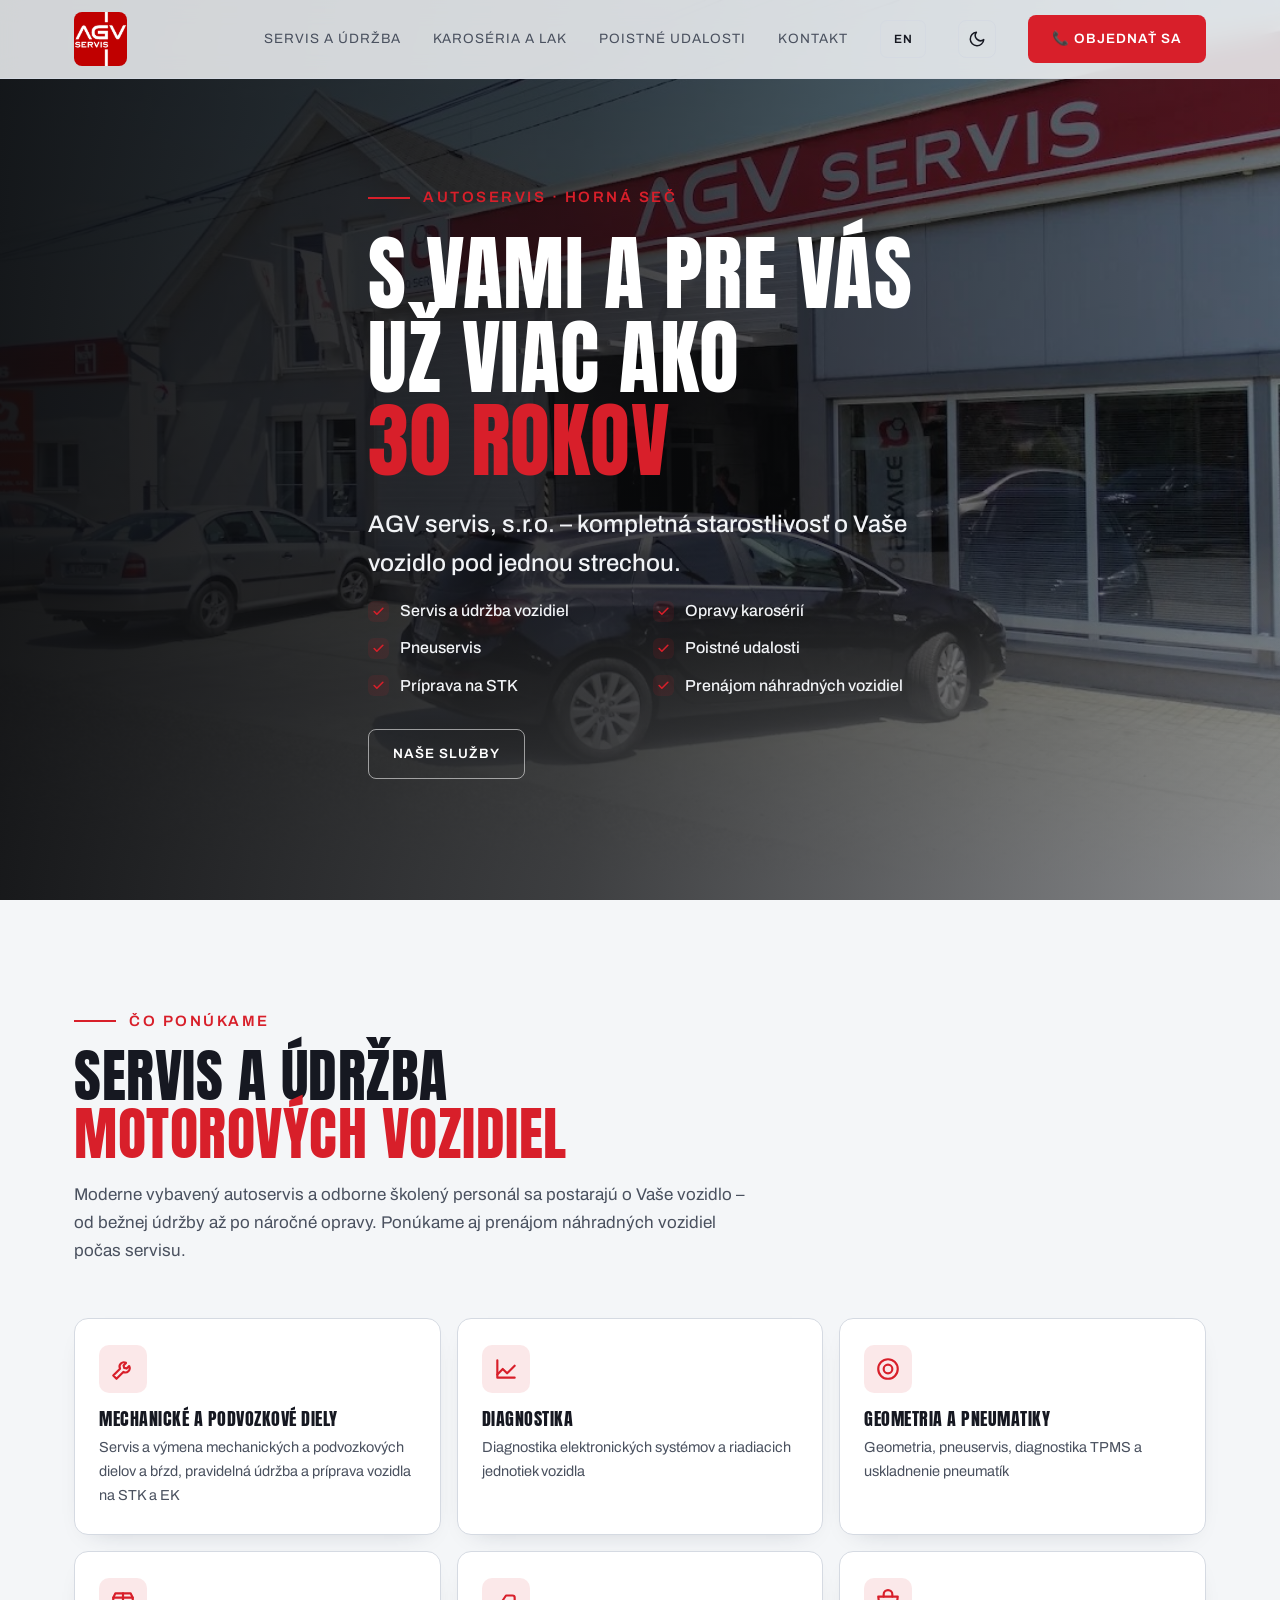
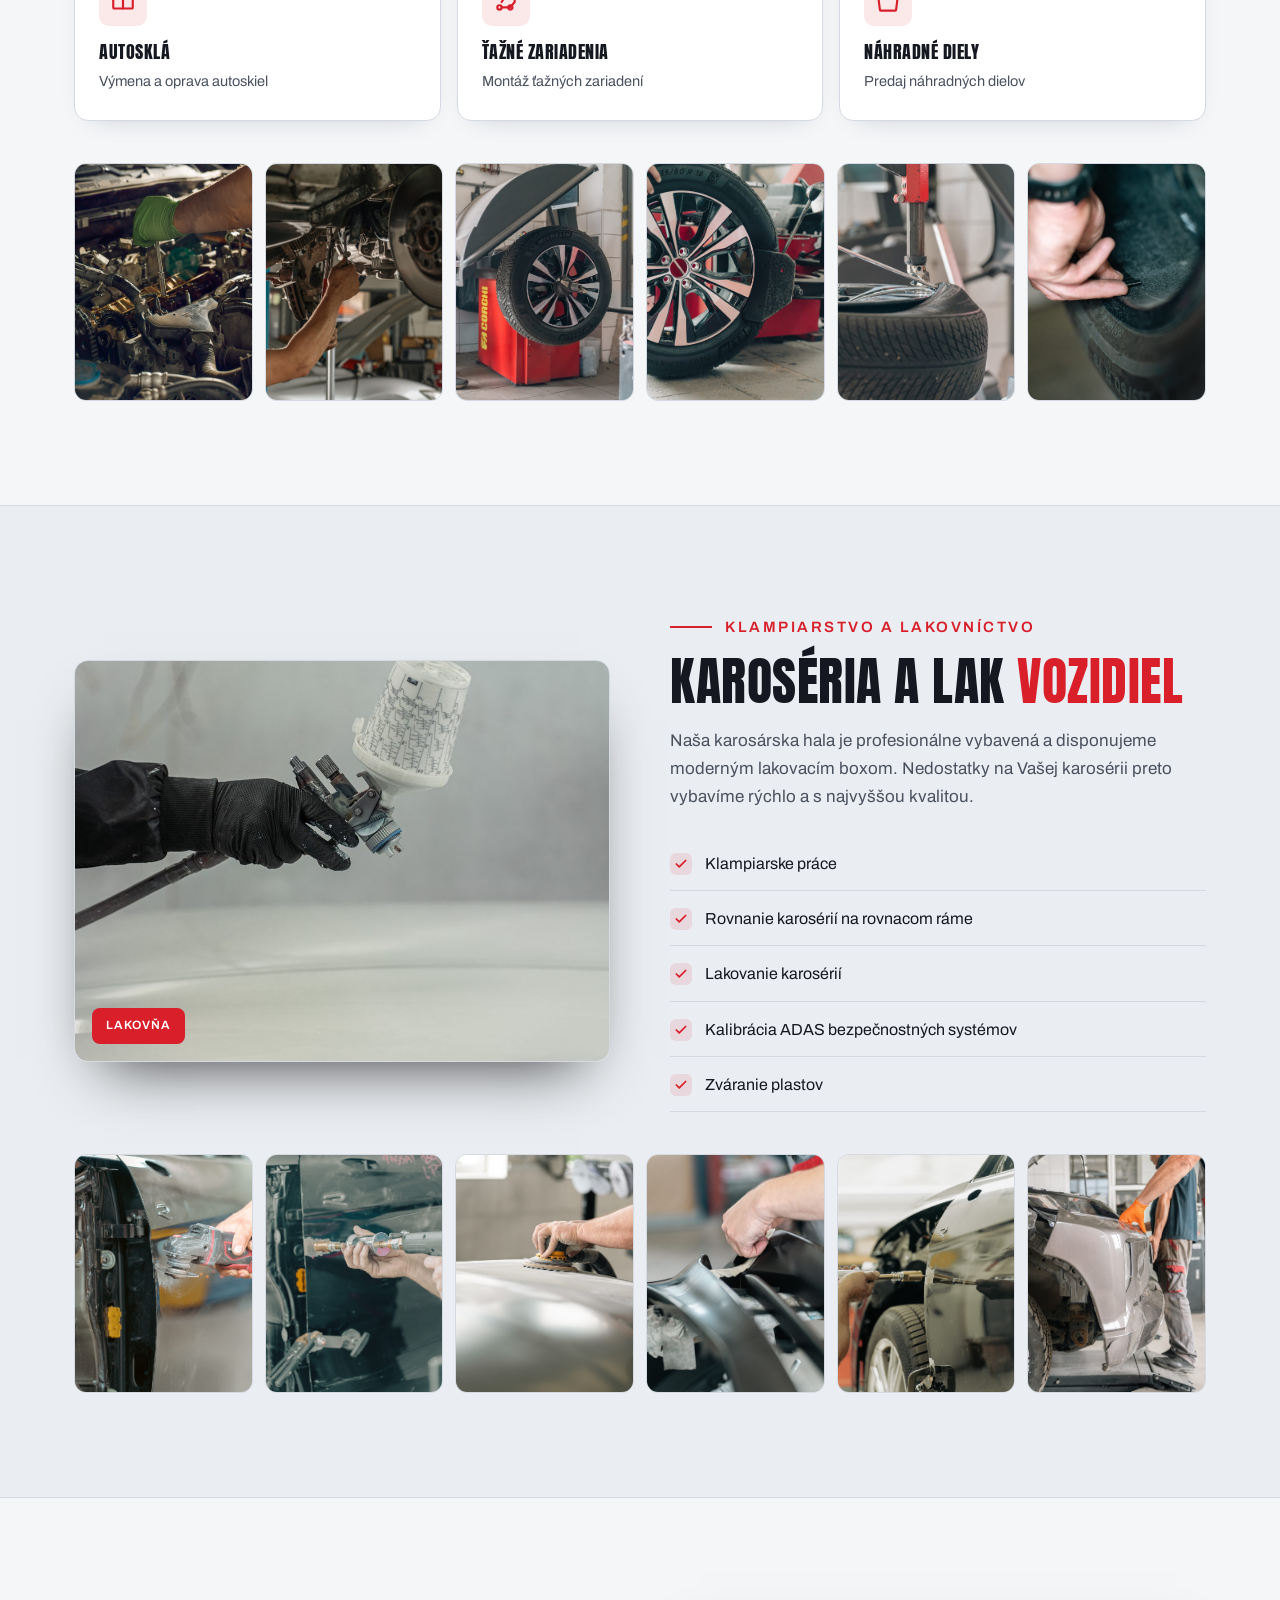
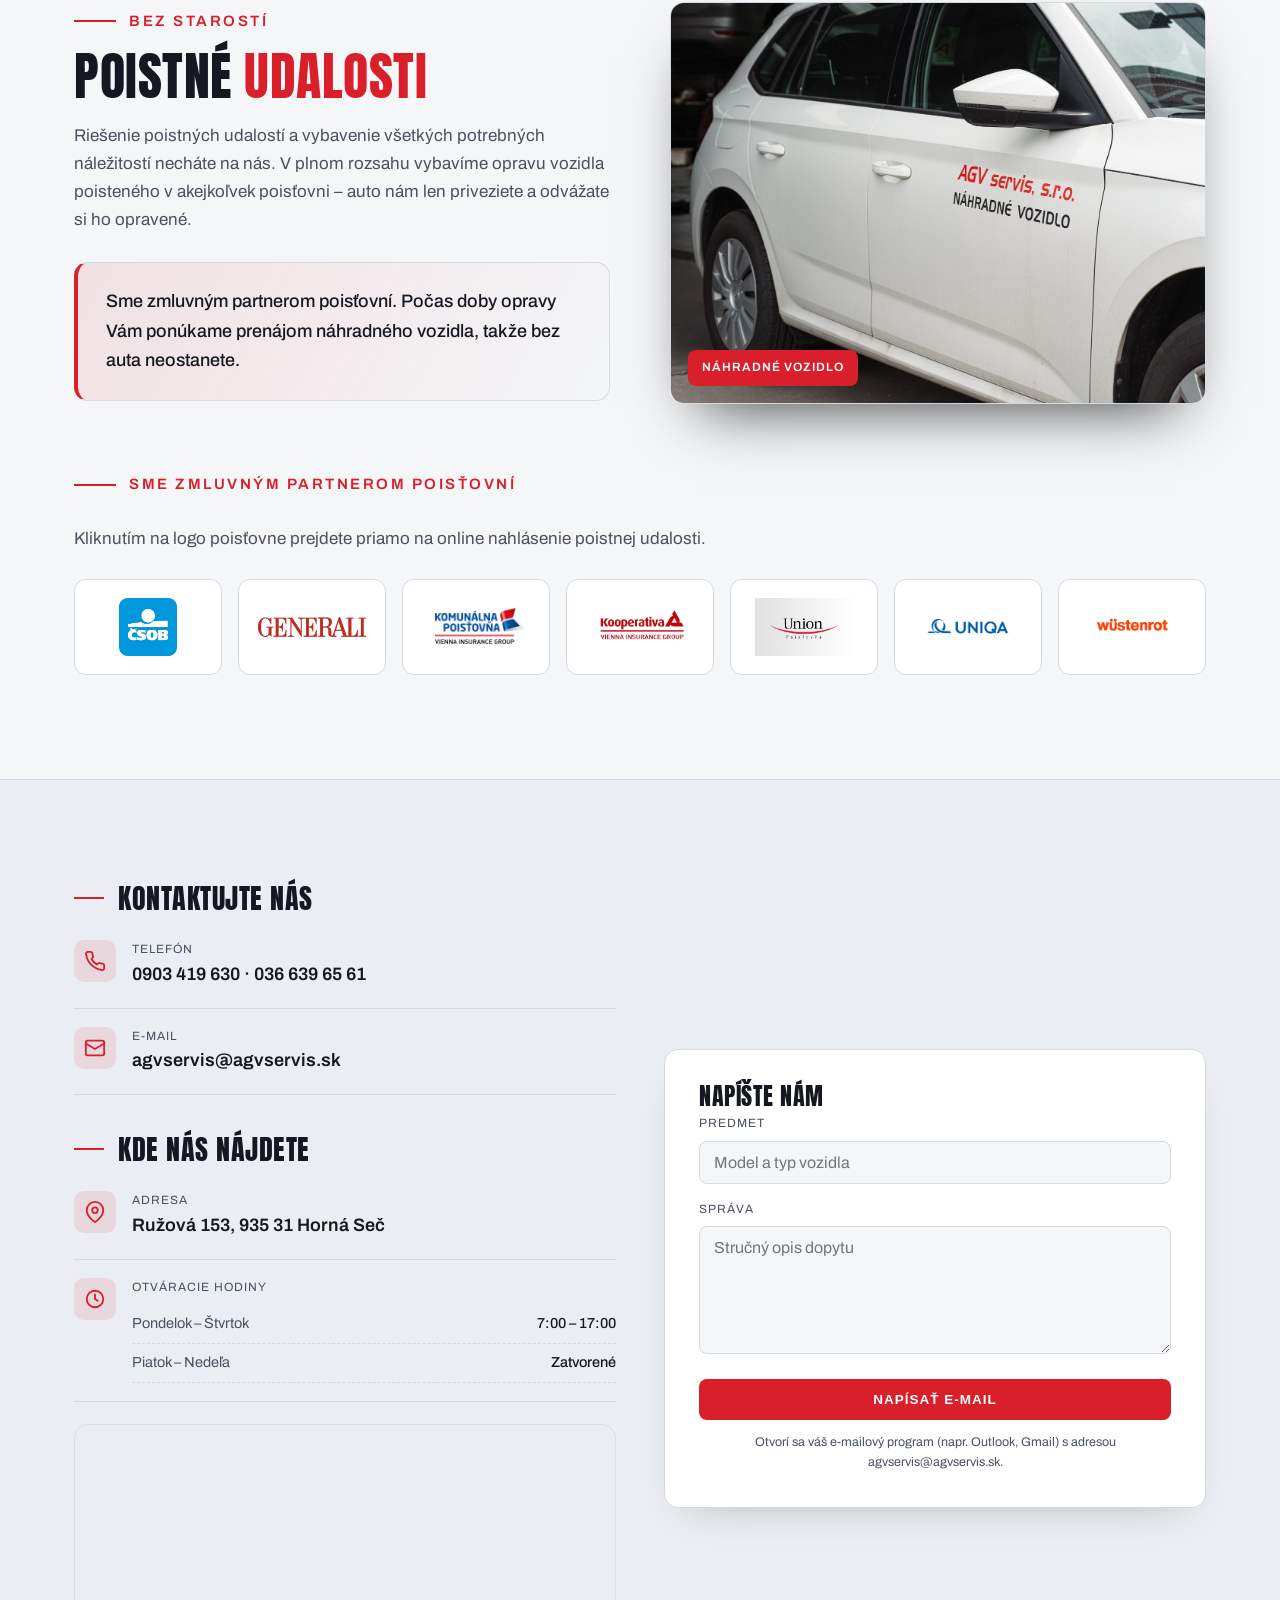
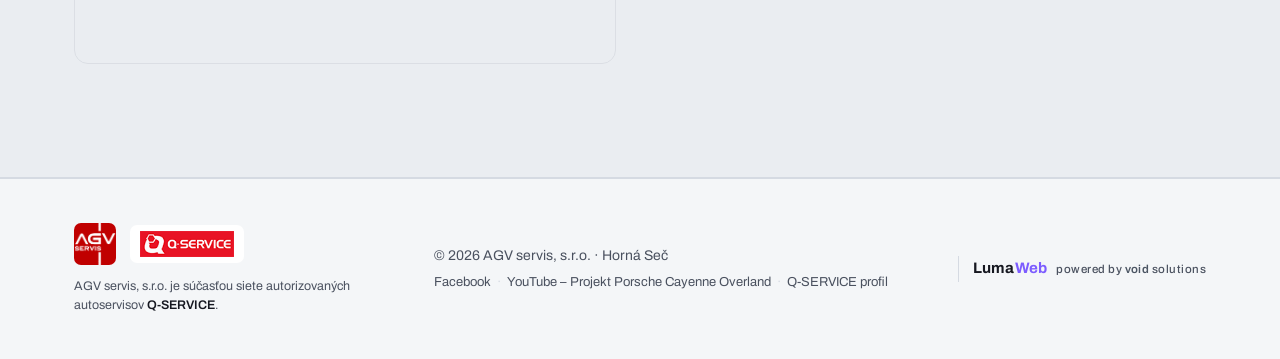
==== commit 7e3f1964: "Zosuladenie SK a EN verzie do zhodnej struktury Odstranena zmienka o digitalnej servisnej historii z" ====
--- a/index.html
+++ b/index.html
@@ -140,7 +140,7 @@
       </div>
       <div class="card reveal">
         <div class="ico"><svg viewBox="0 0 24 24" fill="none" stroke="currentColor" stroke-width="2" stroke-linecap="round" stroke-linejoin="round"><path d="M4 17l5-5 4 4 7-7"/><path d="M4 4v16h16"/></svg></div>
-        <h3>Diagnostika</h3><p>Diagnostika elektronických systémov a riadiacich jednotiek vozidla vrátane vedenia digitálnej servisnej histórie</p>
+        <h3>Diagnostika</h3><p>Diagnostika elektronických systémov a riadiacich jednotiek vozidla</p>
       </div>
       <div class="card reveal">
         <div class="ico"><svg viewBox="0 0 24 24" fill="none" stroke="currentColor" stroke-width="2" stroke-linecap="round" stroke-linejoin="round"><circle cx="12" cy="12" r="9"/><circle cx="12" cy="12" r="4"/></svg></div>
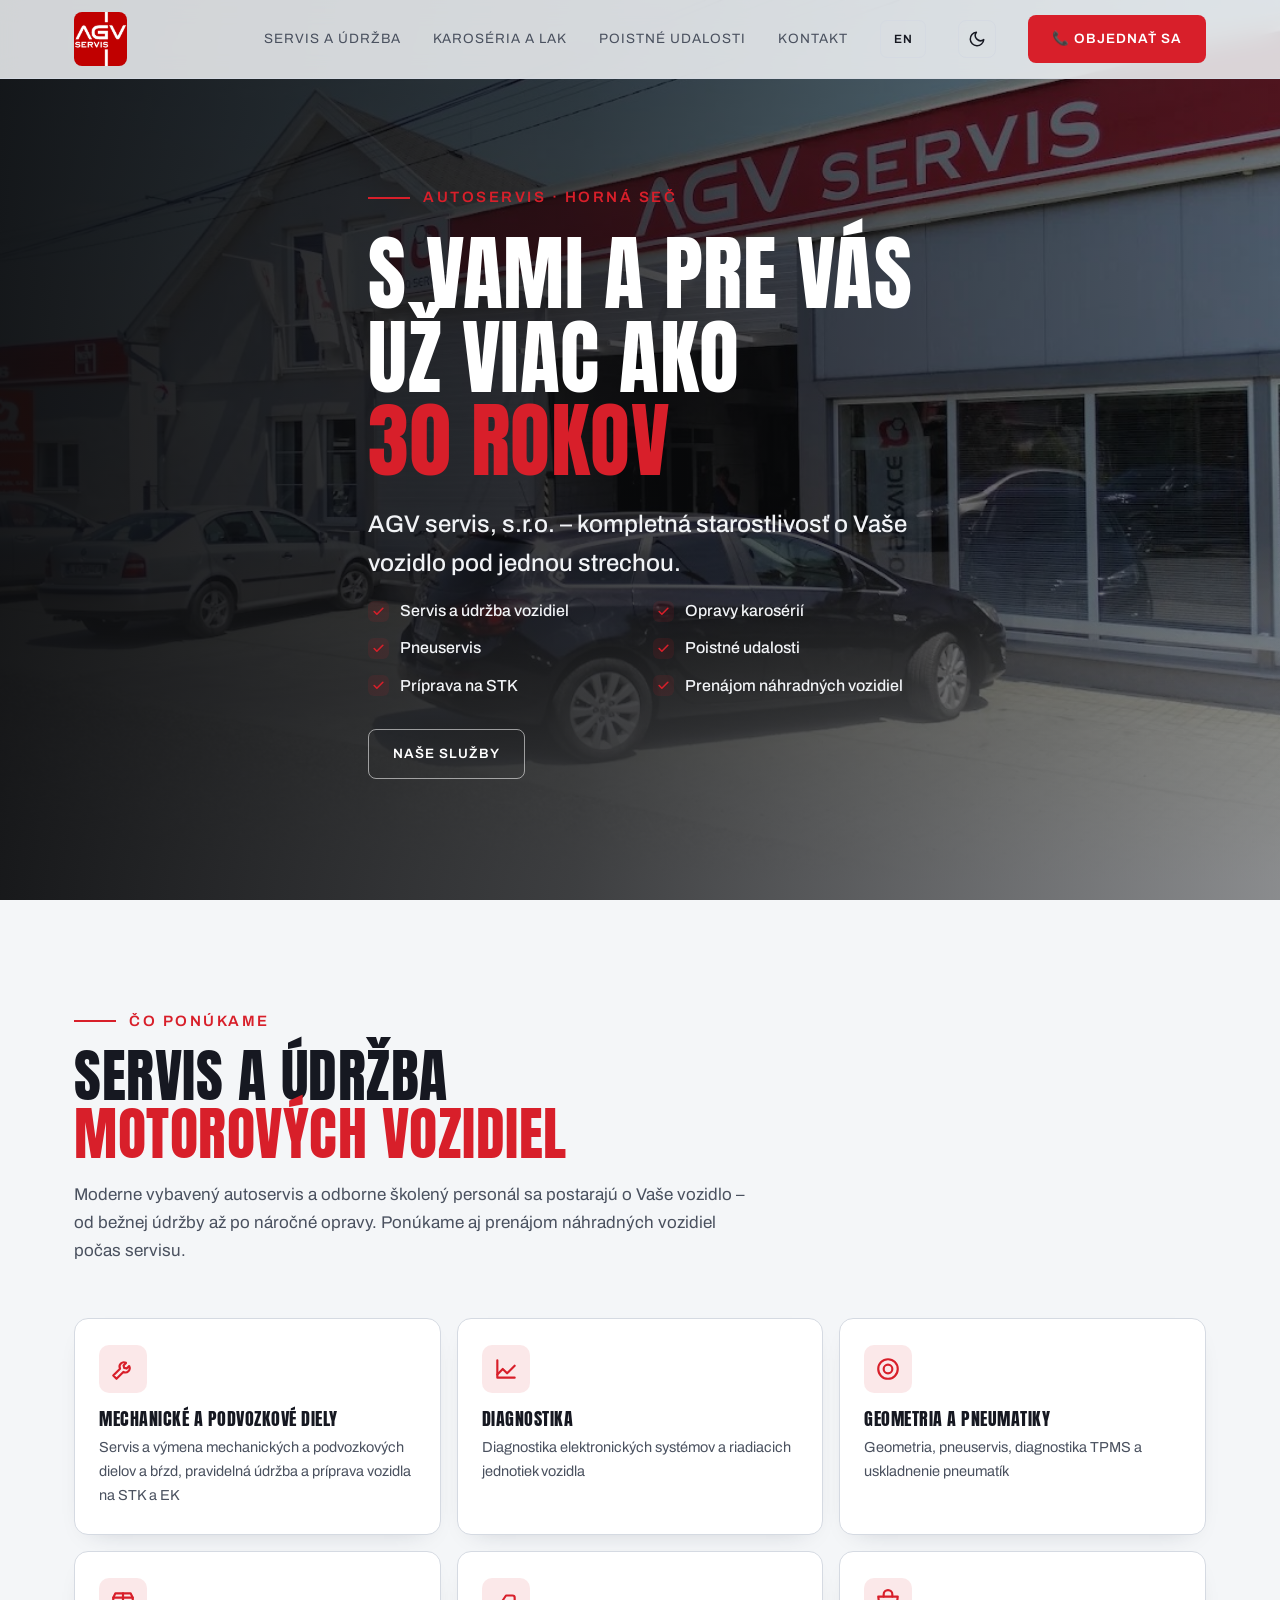
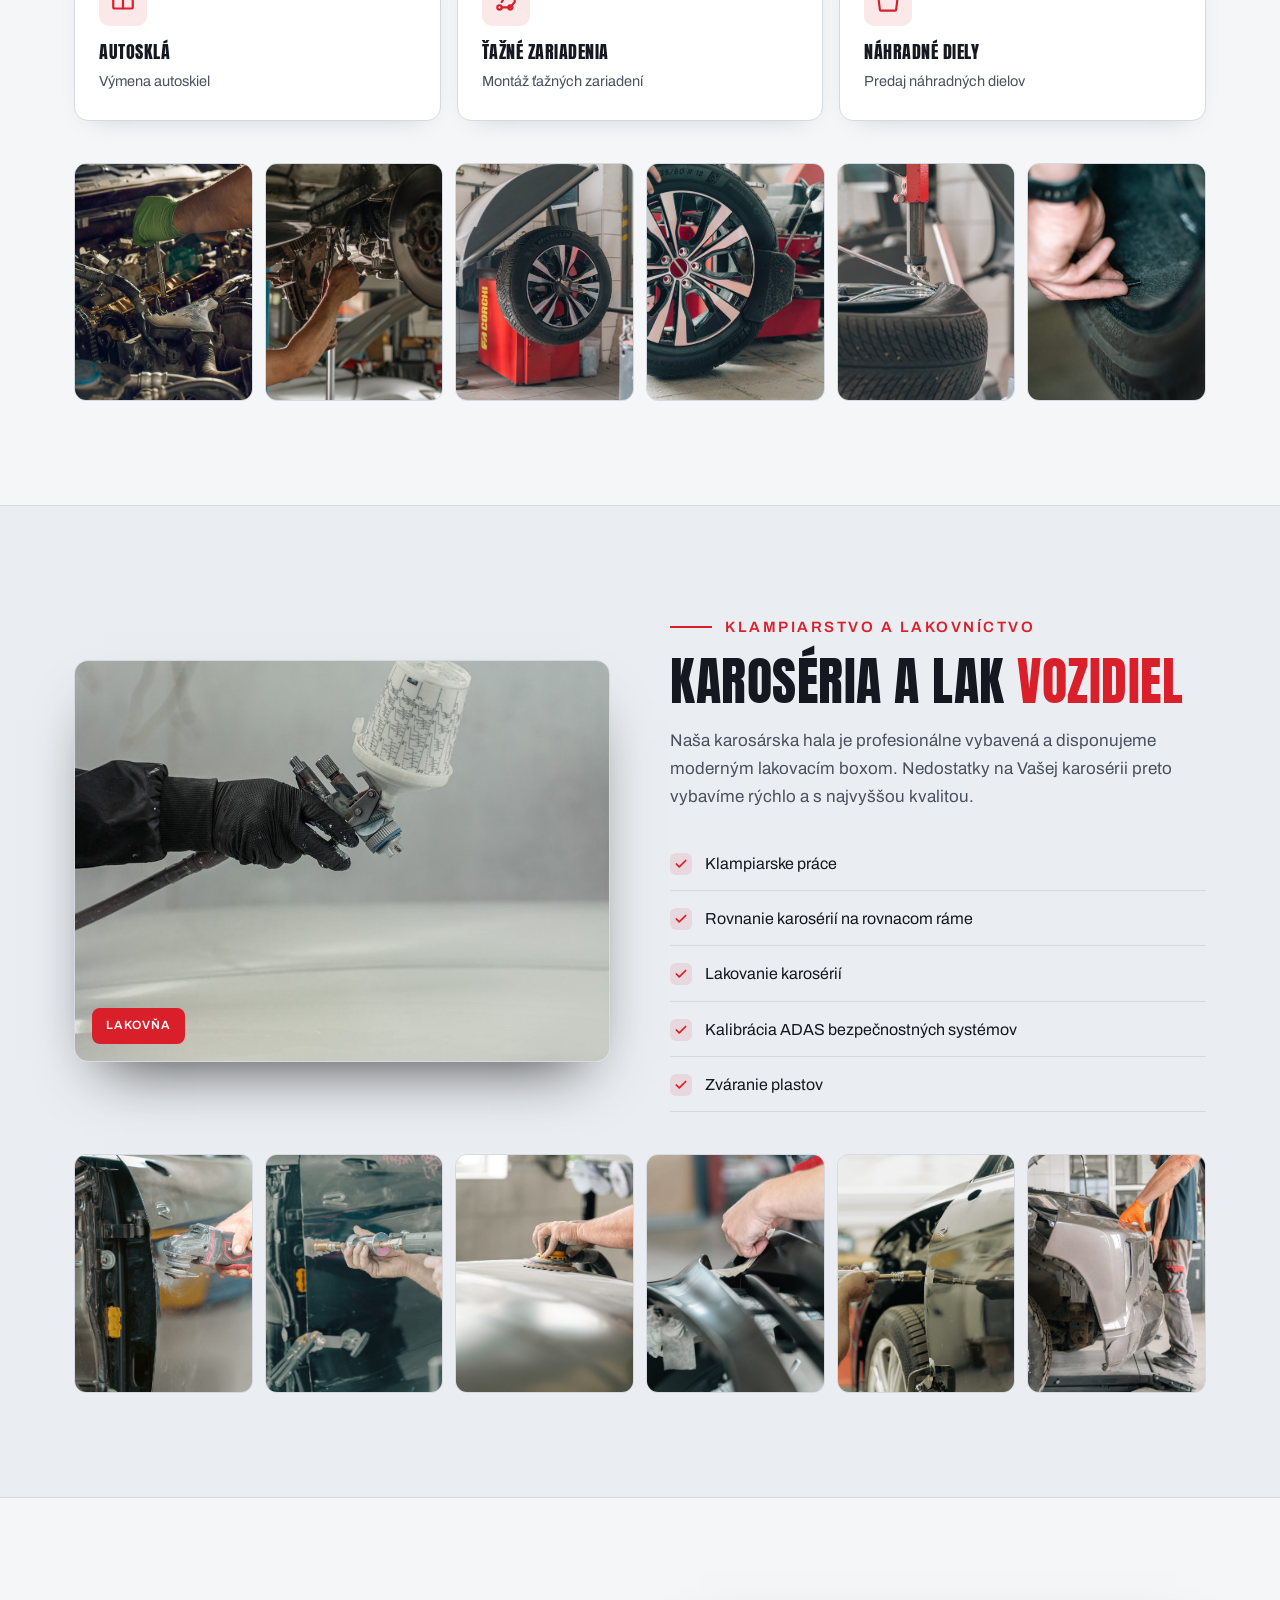
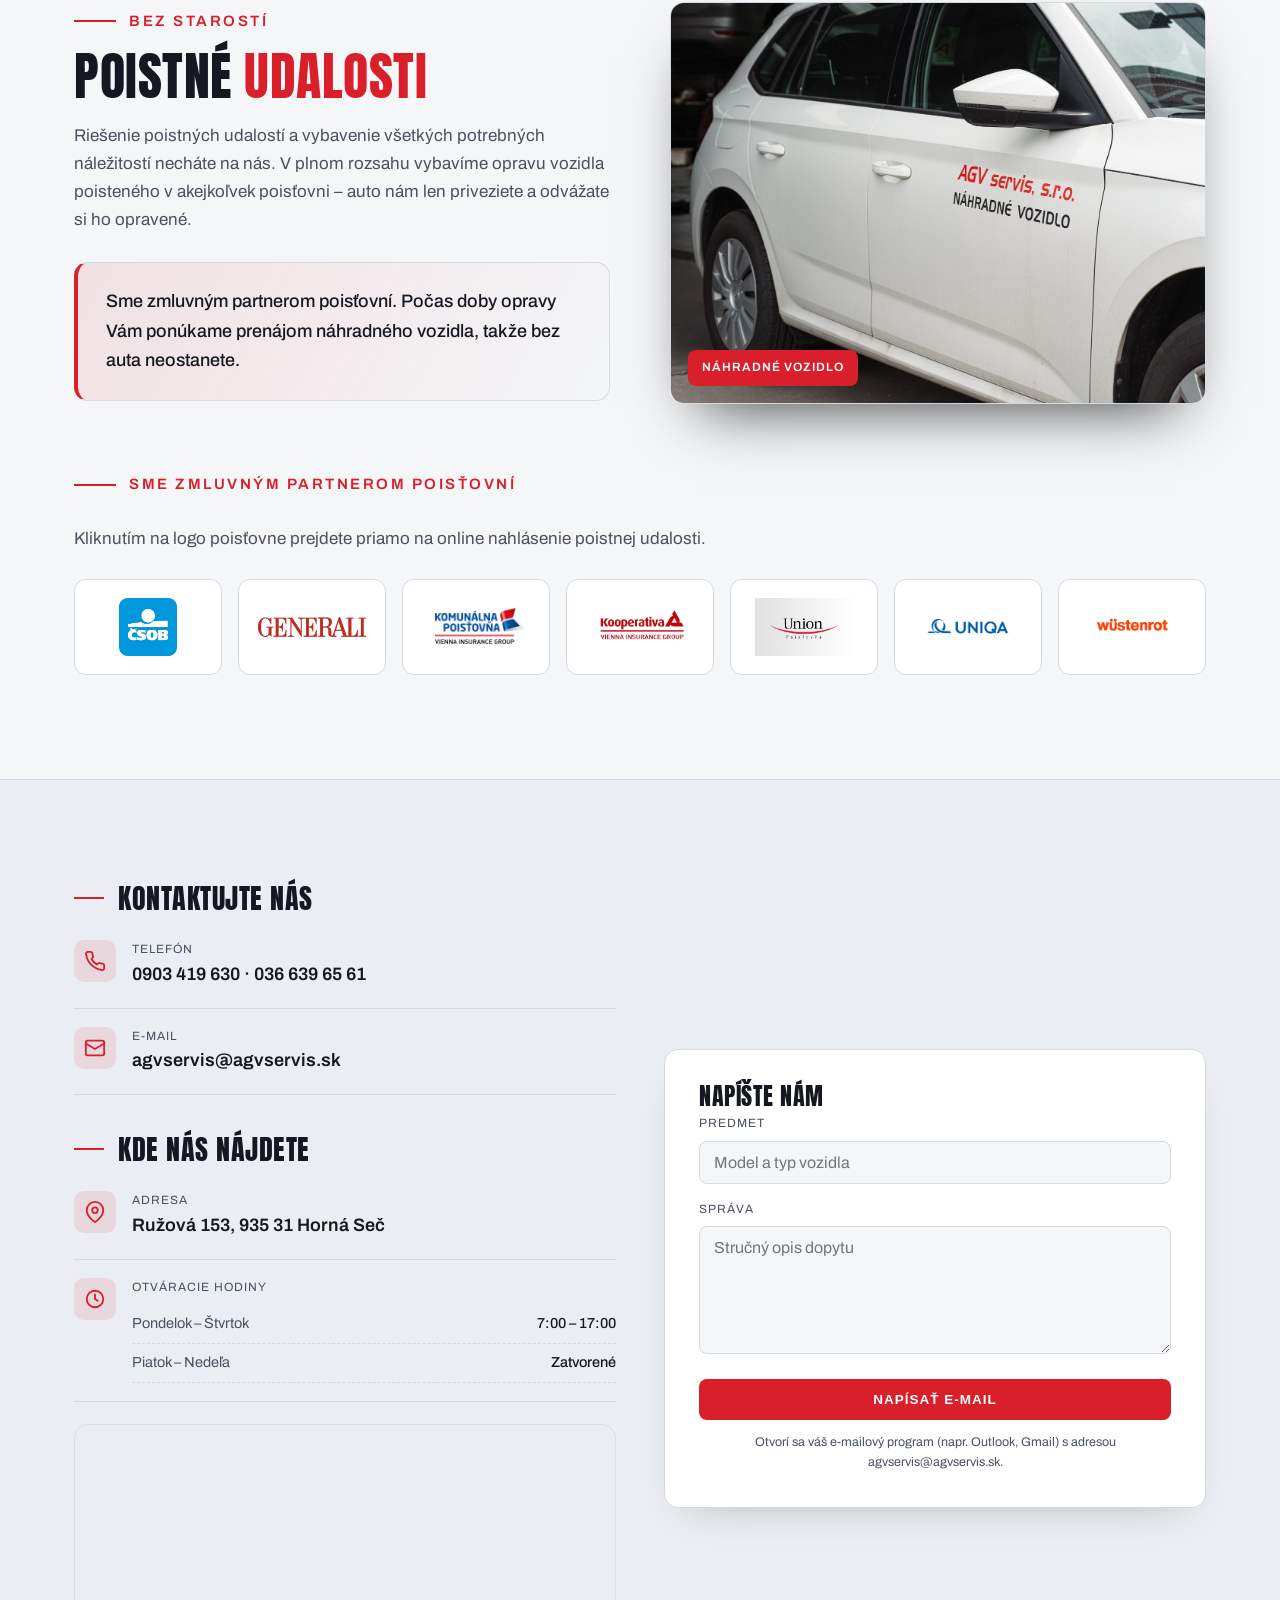
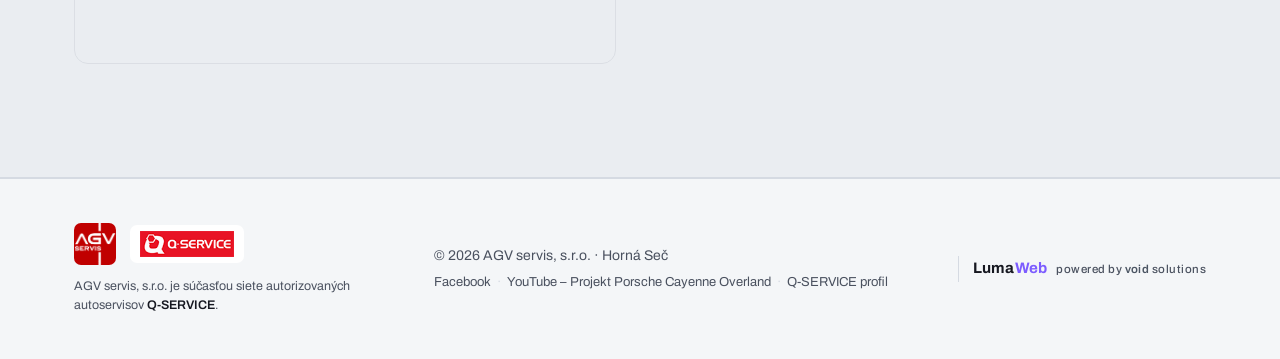
==== commit 148f81f6: "Autoskla: odstranena zmienka o oprave, ponechana len vymena Autoskla sa nezvyknu opravovat, len vymi" ====
--- a/index.html
+++ b/index.html
@@ -148,7 +148,7 @@
       </div>
       <div class="card reveal">
         <div class="ico"><svg viewBox="0 0 24 24" fill="none" stroke="currentColor" stroke-width="2" stroke-linecap="round" stroke-linejoin="round"><path d="M3 8l2-4h14l2 4"/><path d="M3 8v9a1 1 0 0 0 1 1h16a1 1 0 0 0 1-1V8z"/><path d="M12 4v14"/></svg></div>
-        <h3>Autosklá</h3><p>Výmena a oprava autoskiel</p>
+        <h3>Autosklá</h3><p>Výmena autoskiel</p>
       </div>
       <div class="card reveal">
         <div class="ico"><svg viewBox="0 0 24 24" fill="none" stroke="currentColor" stroke-width="2" stroke-linecap="round" stroke-linejoin="round"><circle cx="6" cy="17" r="2"/><path d="M8 17h8l4-5V8a2 2 0 0 0-2-2h-6l-4 6"/><path d="M18 17a2 2 0 1 0 0 .01"/></svg></div>
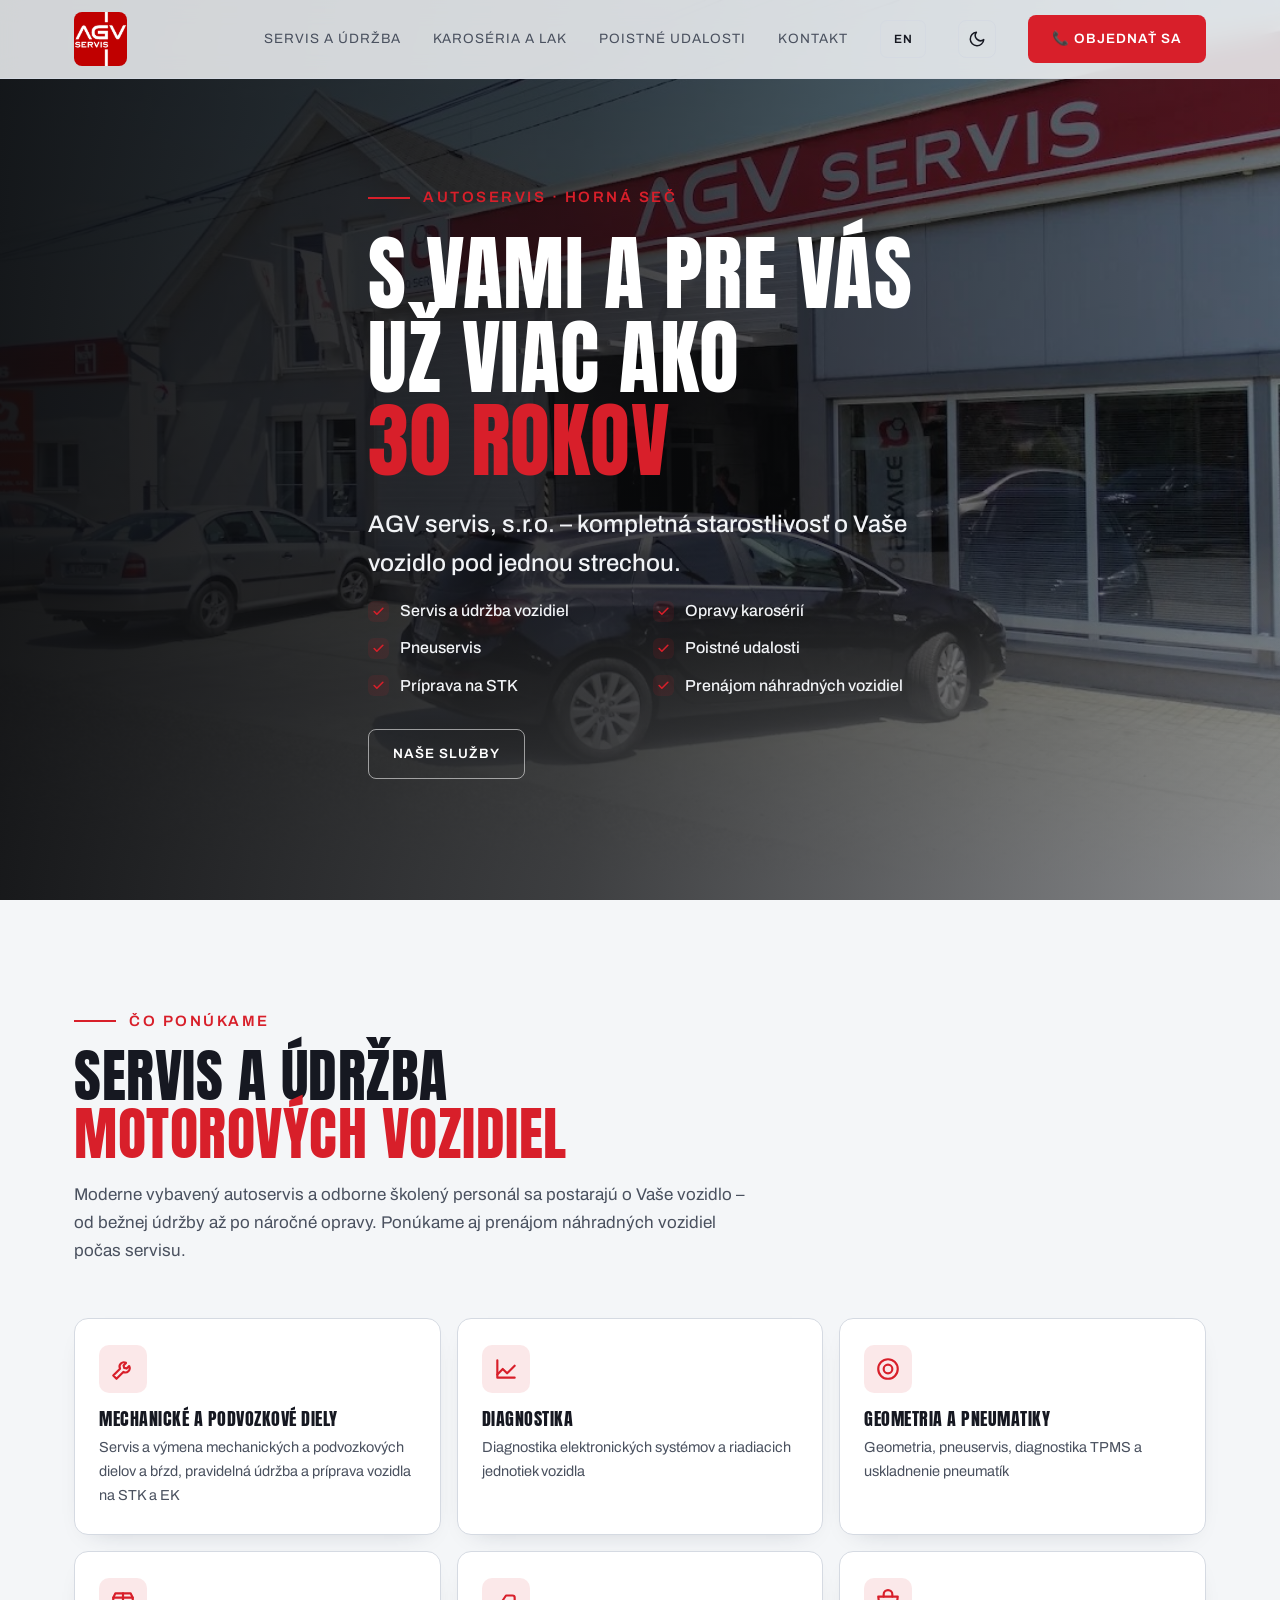
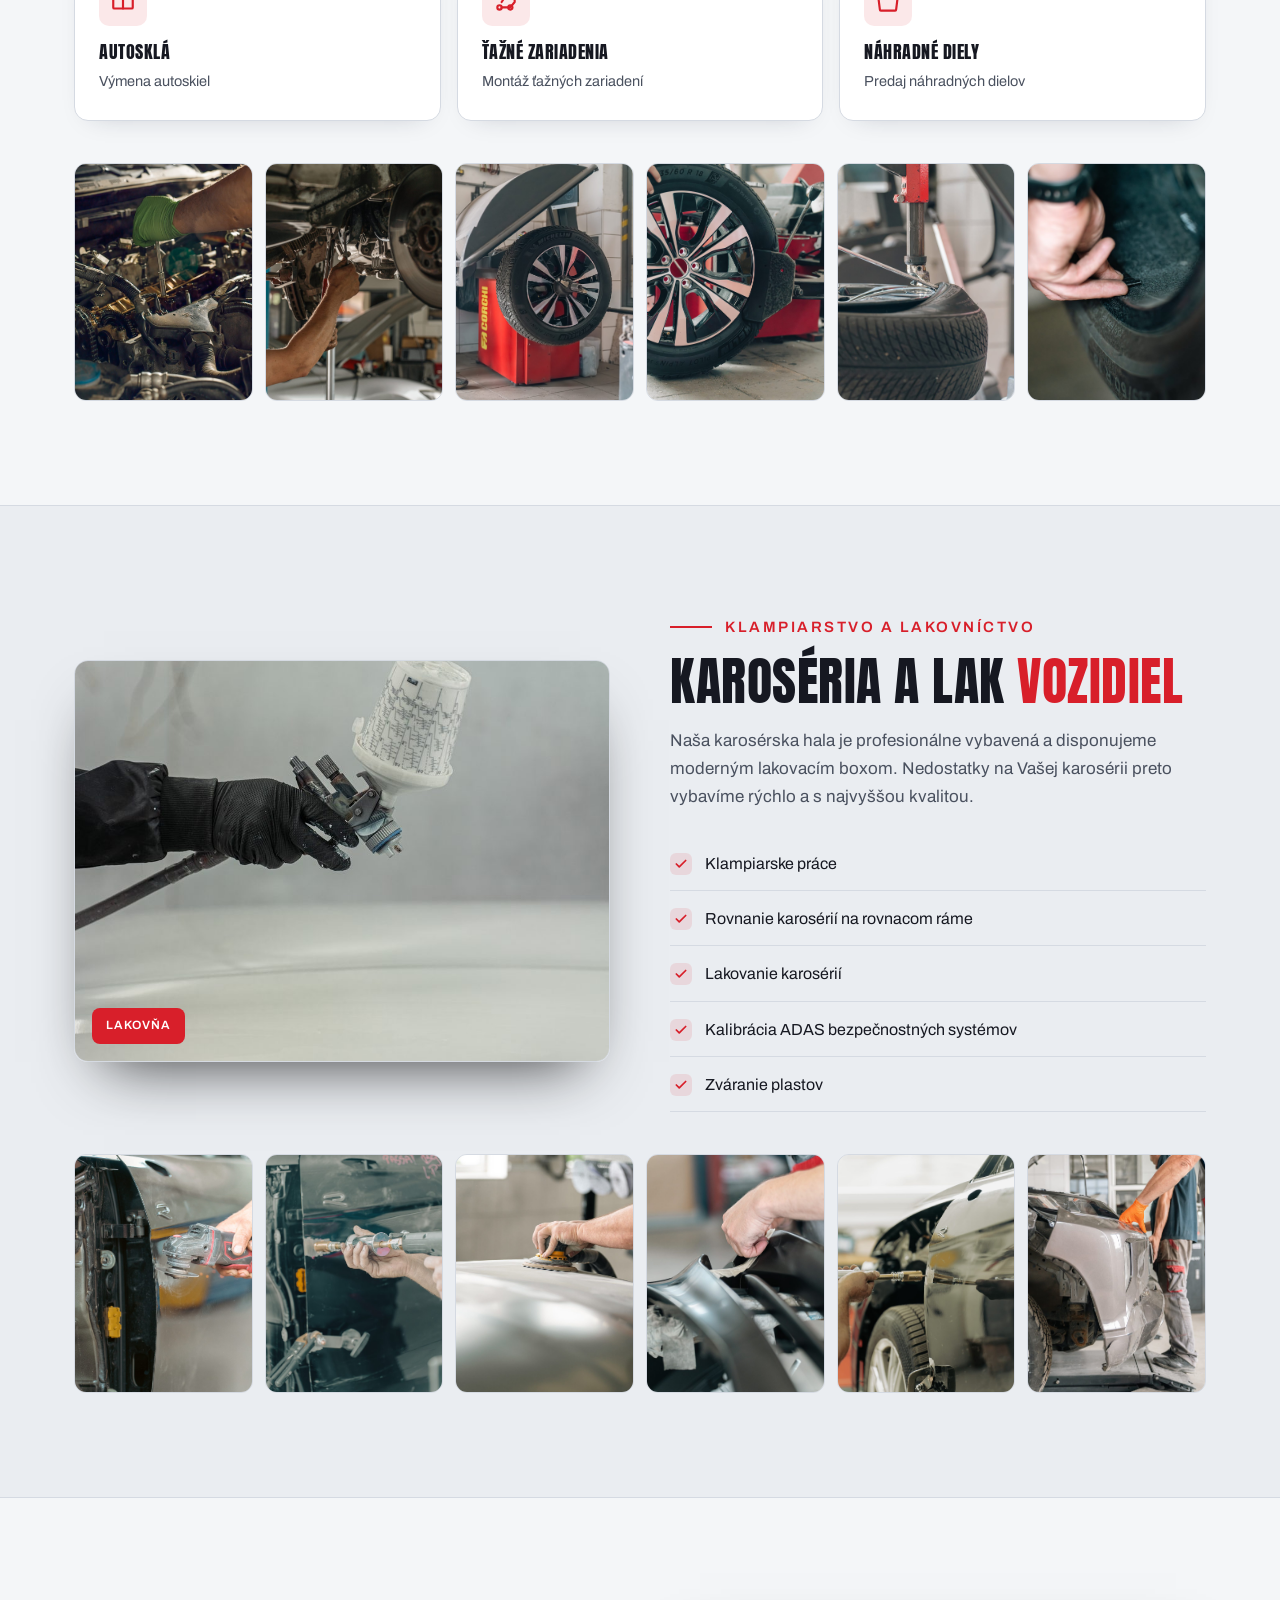
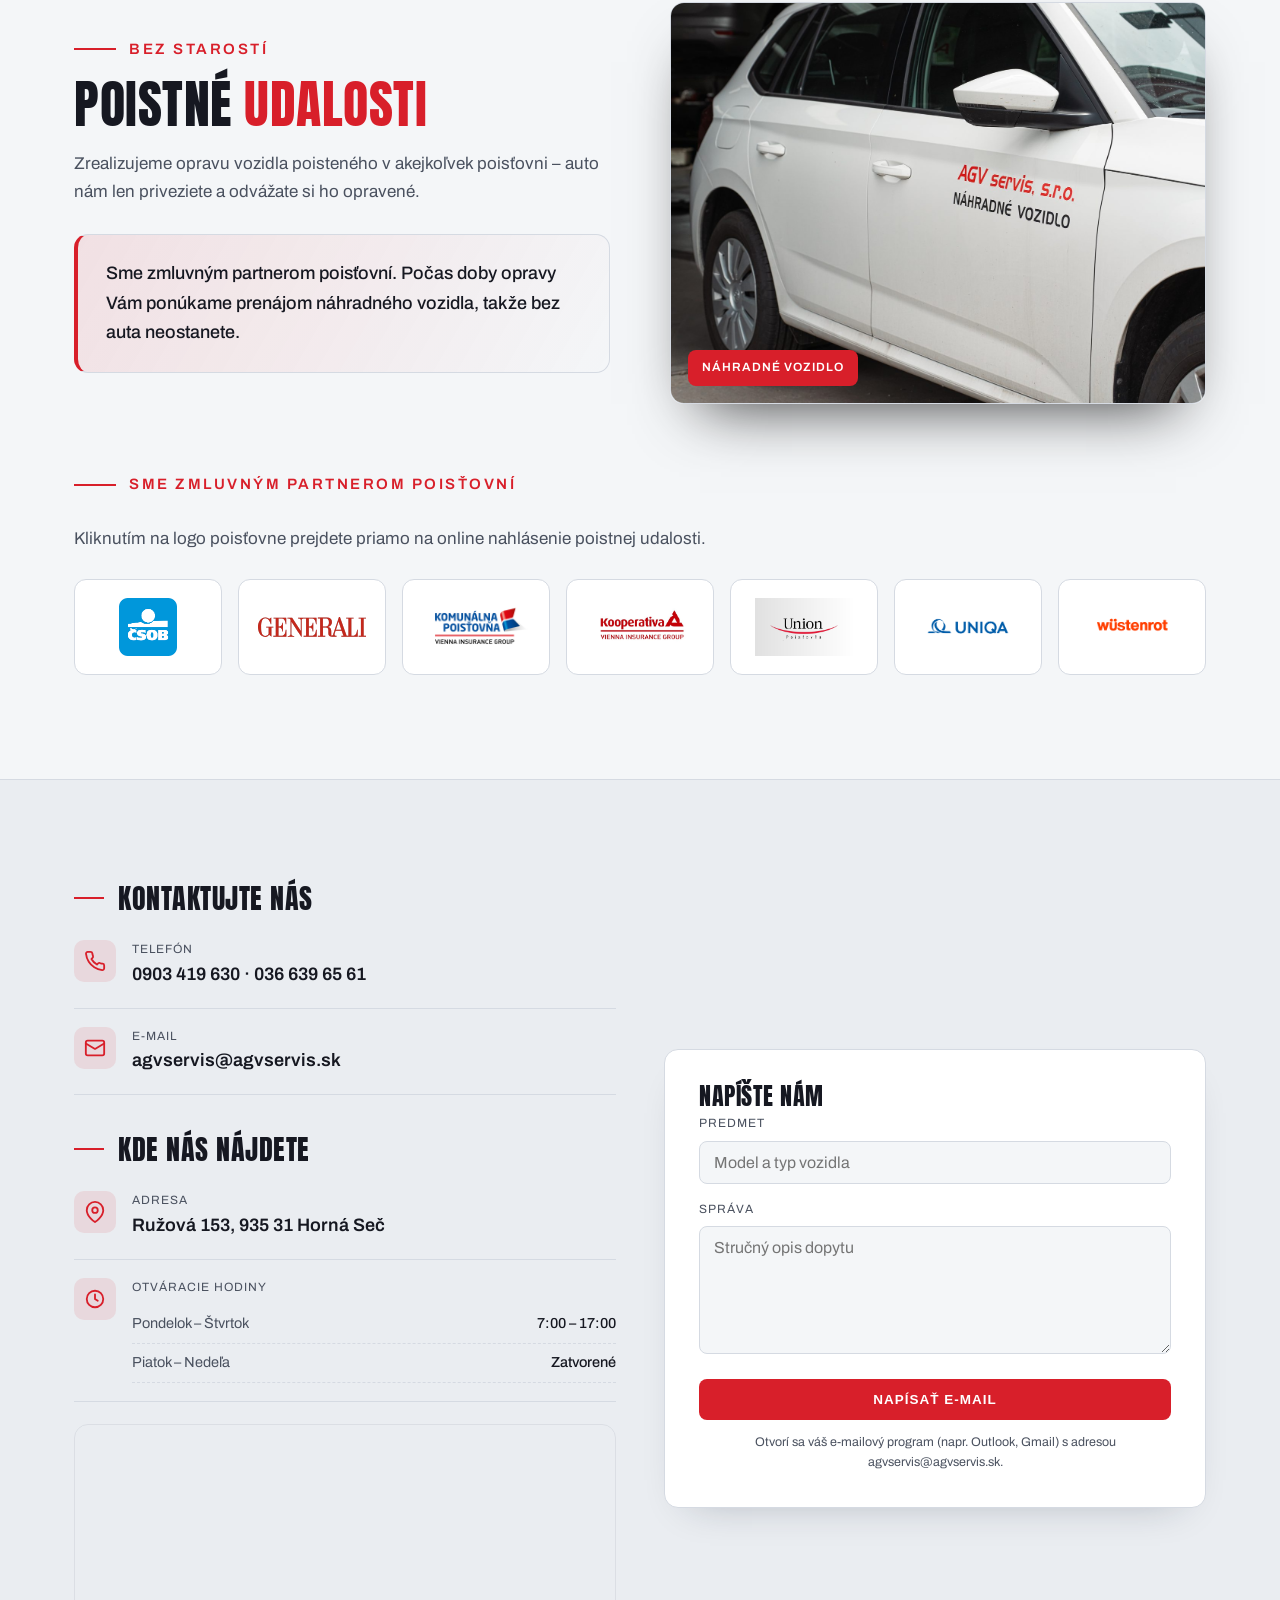
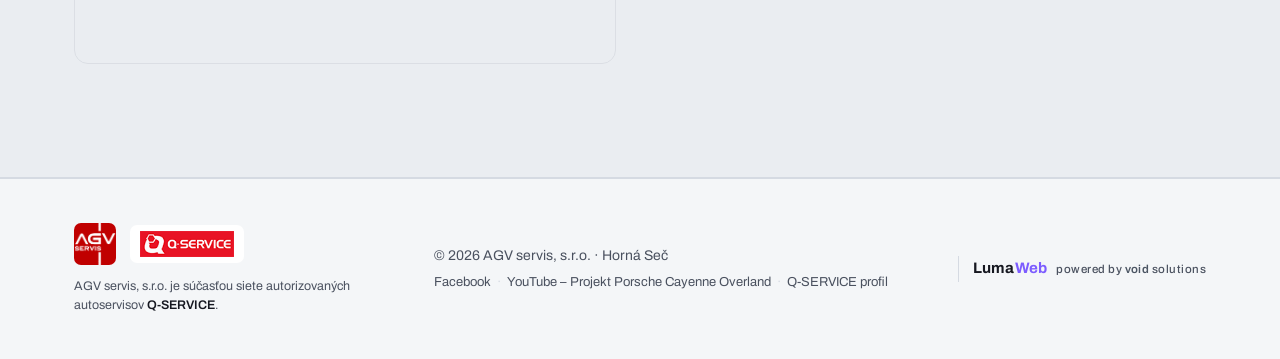
==== commit 2ba16529: "Upravene texty karoserie a poistnych udalosti v SK aj EN Oprava preklepu karosarska na karoserska. S" ====
--- a/index.html
+++ b/index.html
@@ -178,7 +178,7 @@
       <div class="split-text reveal">
         <span class="eyebrow">Klampiarstvo a lakovníctvo</span>
         <h2>Karoséria a lak <span class="accent">vozidiel</span></h2>
-        <p>Naša karosárska hala je profesionálne vybavená a disponujeme moderným lakovacím boxom. Nedostatky na Vašej karosérii preto vybavíme rýchlo a s najvyššou kvalitou.</p>
+        <p>Naša karosérska hala je profesionálne vybavená a disponujeme moderným lakovacím boxom. Nedostatky na Vašej karosérii preto vybavíme rýchlo a s najvyššou kvalitou.</p>
         <ul class="feat-list">
           <li>Klampiarske práce</li>
           <li>Rovnanie karosérií na rovnacom ráme</li>
@@ -211,7 +211,7 @@
       <div class="split-text reveal">
         <span class="eyebrow">Bez starostí</span>
         <h2>Poistné <span class="accent">udalosti</span></h2>
-        <p>Riešenie poistných udalostí a vybavenie všetkých potrebných náležitostí necháte na nás. V plnom rozsahu vybavíme opravu vozidla poisteného v akejkoľvek poisťovni – auto nám len priveziete a odvážate si ho opravené.</p>
+        <p>Zrealizujeme opravu vozidla poisteného v akejkoľvek poisťovni – auto nám len priveziete a odvážate si ho opravené.</p>
         <div class="callout">Sme zmluvným partnerom poisťovní. Počas doby opravy Vám ponúkame prenájom náhradného vozidla, takže bez auta neostanete.</div>
       </div>
       <div class="split-media reveal">
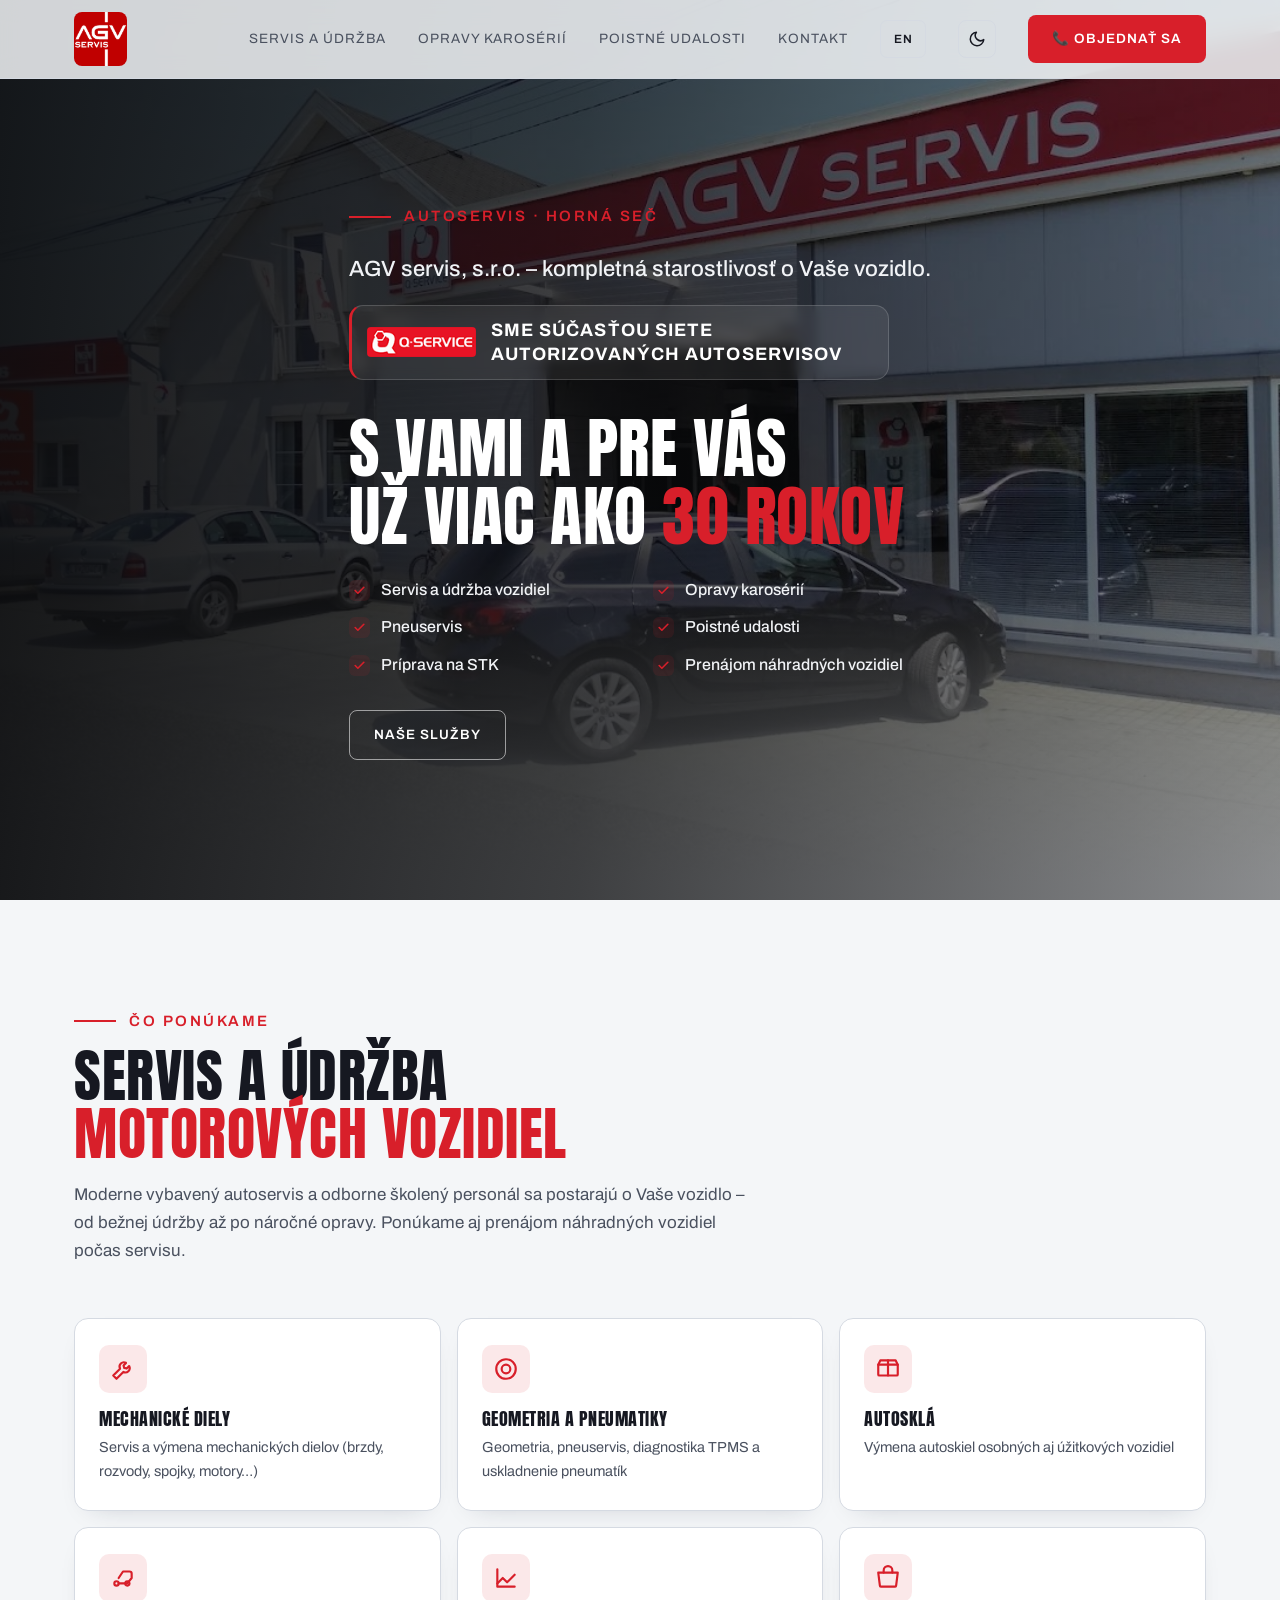
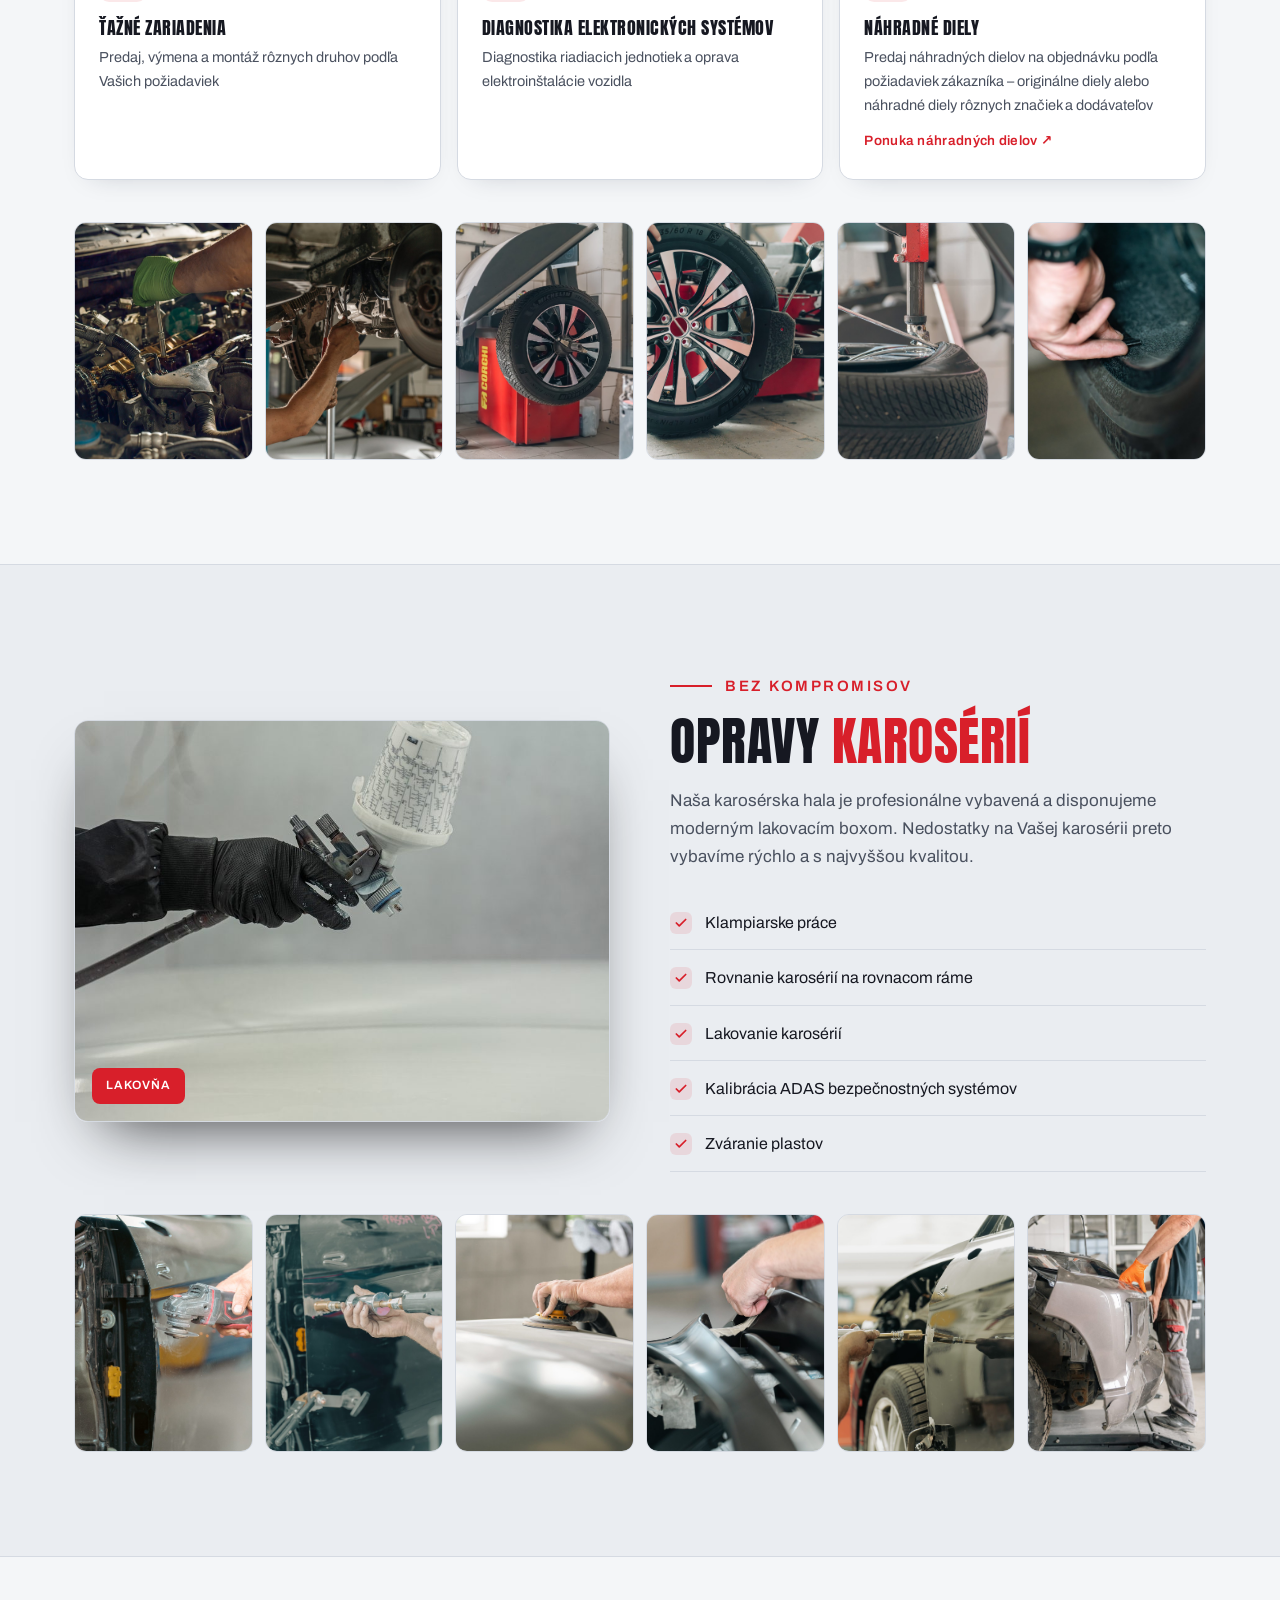
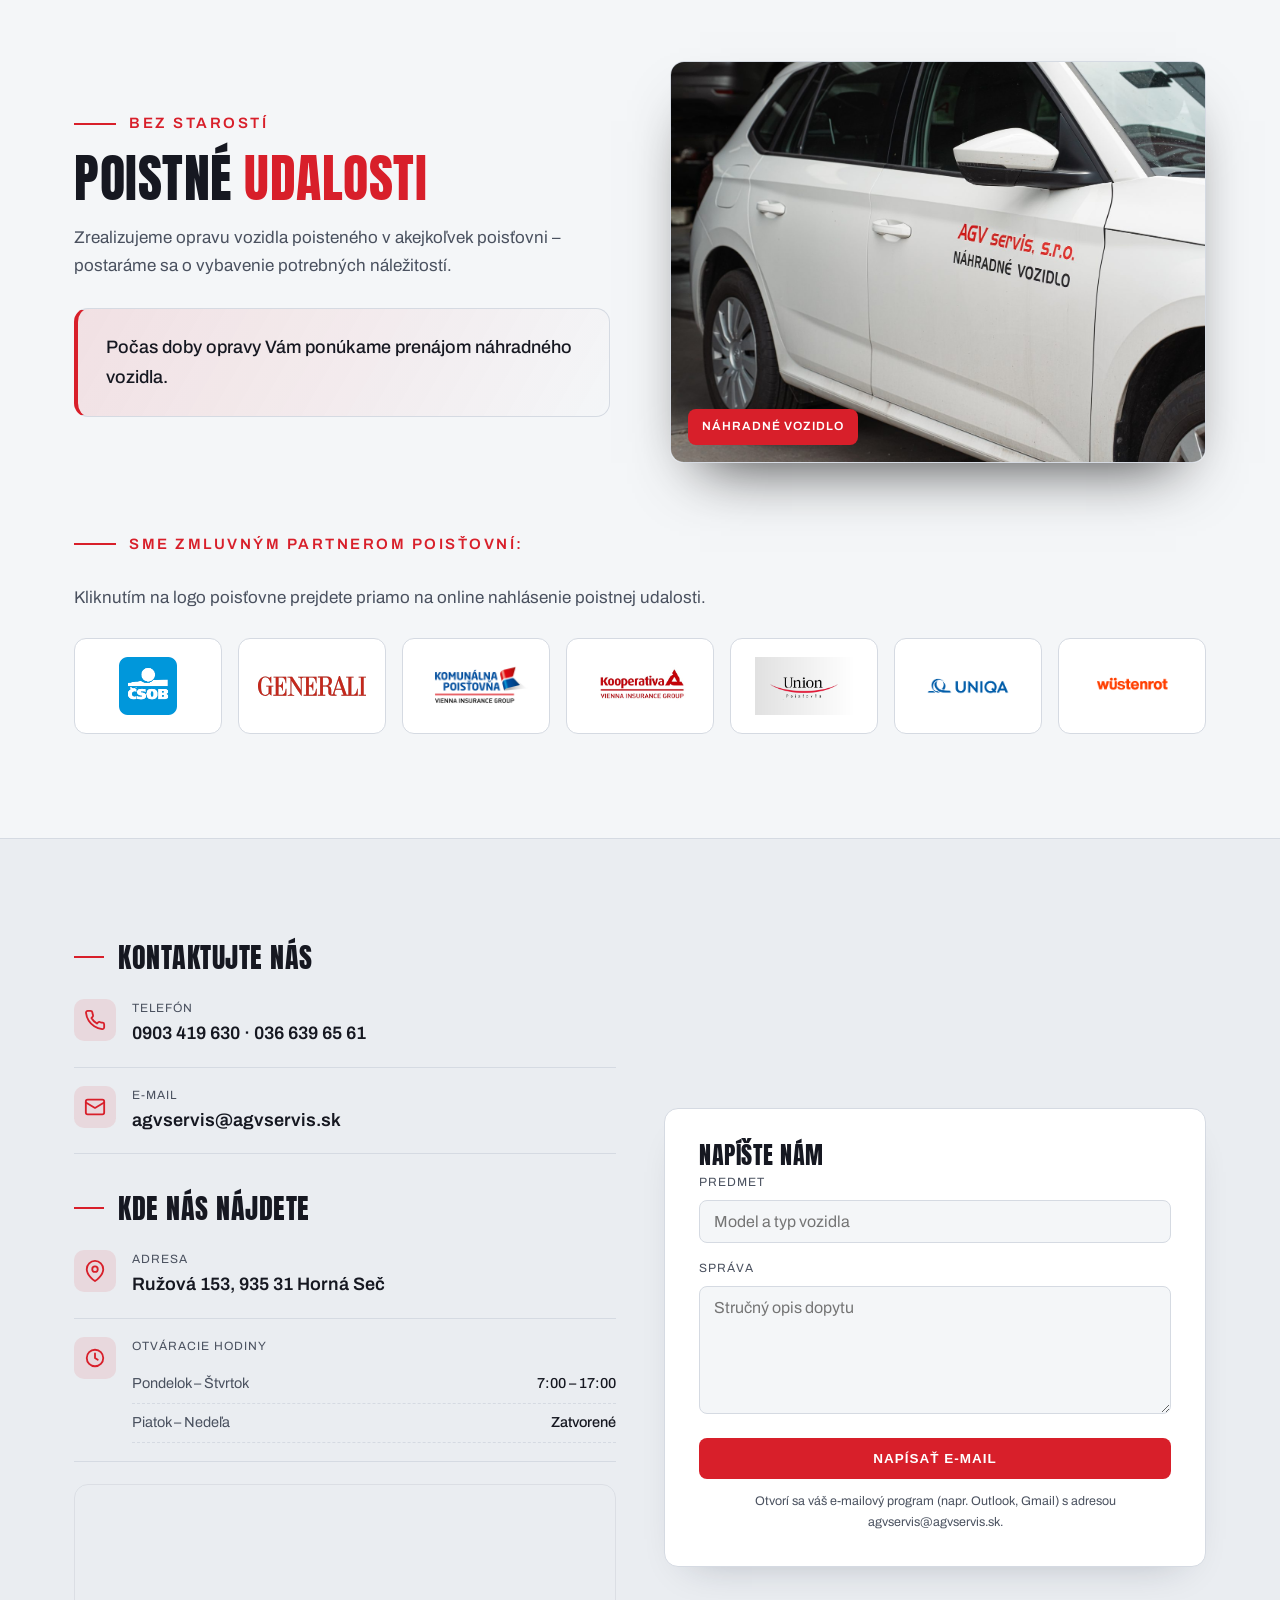
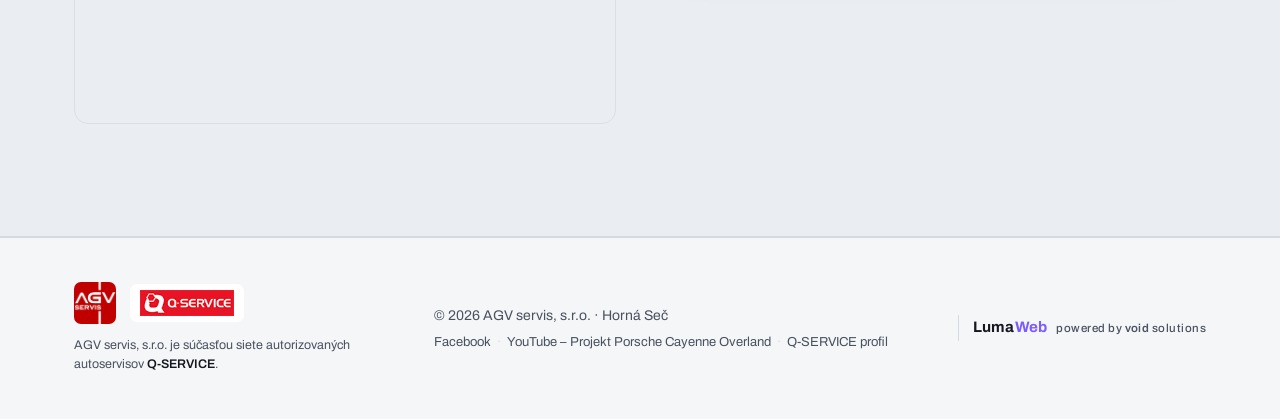
==== commit d42d077f: "Pripomienky klienta: novy hero, opravy karoserii, upravene karty sluzieb - hero: vypustene "pod jedn" ====
--- a/index.html
+++ b/index.html
@@ -4,7 +4,7 @@
 <meta charset="UTF-8">
 <meta name="viewport" content="width=device-width, initial-scale=1.0">
 <title>AGV Servis – Autoservis Horná Seč | S Vami a pre Vás už viac ako 30 rokov</title>
-<meta name="description" content="AGV servis, s.r.o. v Hornej Seči – autoservis autorizovanej siete Q-SERVICE. Servis a údržba, karoséria a lak, poistné udalosti, pneuservis, príprava na STK a prenájom náhradných vozidiel. Objednajte sa: 0903 419 630.">
+<meta name="description" content="AGV servis, s.r.o. v Hornej Seči – autoservis autorizovanej siete Q-SERVICE. Servis a údržba, opravy karosérií, poistné udalosti, pneuservis, príprava na STK a prenájom náhradných vozidiel. Objednajte sa: 0903 419 630.">
 <meta name="author" content="AGV servis, s.r.o.">
 <meta name="robots" content="index, follow">
 <meta name="format-detection" content="telephone=no">
@@ -15,7 +15,7 @@
 
 <!-- Open Graph -->
 <meta property="og:title" content="AGV Servis – Autoservis Horná Seč">
-<meta property="og:description" content="Autoservis siete Q-SERVICE v Hornej Seči. S Vami a pre Vás už viac ako 30 rokov. Servis a údržba, karoséria a lak, poistné udalosti.">
+<meta property="og:description" content="Autoservis siete Q-SERVICE v Hornej Seči. S Vami a pre Vás už viac ako 30 rokov. Servis a údržba, opravy karosérií, poistné udalosti.">
 <meta property="og:type" content="website">
 <meta property="og:locale" content="sk_SK">
 <meta property="og:locale:alternate" content="en_US">
@@ -29,7 +29,7 @@
 <!-- Twitter -->
 <meta name="twitter:card" content="summary_large_image">
 <meta name="twitter:title" content="AGV Servis – Autoservis Horná Seč">
-<meta name="twitter:description" content="Autoservis siete Q-SERVICE v Hornej Seči. S Vami a pre Vás už viac ako 30 rokov. Servis a údržba, karoséria a lak, poistné udalosti.">
+<meta name="twitter:description" content="Autoservis siete Q-SERVICE v Hornej Seči. S Vami a pre Vás už viac ako 30 rokov. Servis a údržba, opravy karosérií, poistné udalosti.">
 <meta name="twitter:image" content="https://agvservis.sk/images/budova-1.jpg">
 
 <meta name="theme-color" content="#0e0f12">
@@ -87,7 +87,7 @@
     </a>
     <nav class="menu" id="menu">
       <a href="#servis">Servis a údržba</a>
-      <a href="#klampiarske">Karoséria a lak</a>
+      <a href="#klampiarske">Opravy karosérií</a>
       <a href="#poistne">Poistné udalosti</a>
       <a href="#kontakt">Kontakt</a>
       <a href="en.html" class="lang" hreflang="en" lang="en">EN</a>
@@ -108,8 +108,12 @@
   </div>
   <div class="wrap hero-inner">
     <span class="eyebrow">Autoservis · Horná Seč</span>
-    <h1>S Vami a pre Vás<br>už viac ako<br><span class="accent">30 rokov</span></h1>
-    <p class="lead">AGV servis, s.r.o. – kompletná starostlivosť o Vaše vozidlo pod jednou strechou.</p>
+    <p class="lead">AGV servis, s.r.o. – kompletná starostlivosť o Vaše vozidlo.</p>
+    <a class="hero-qs" href="https://www.q-service.sk/" target="_blank" rel="noopener">
+      <img src="images/q-service/logo_narrow_top.png" alt="Q-SERVICE" width="96" height="27">
+      <span>Sme súčasťou siete autorizovaných autoservisov</span>
+    </a>
+    <h1>S Vami a pre Vás<br>už viac ako <span class="accent">30 rokov</span></h1>
     <ul class="hero-services">
       <li>Servis a údržba vozidiel</li>
       <li>Opravy karosérií</li>
@@ -136,11 +140,7 @@
     <div class="cards">
       <div class="card reveal">
         <div class="ico"><svg viewBox="0 0 24 24" fill="none" stroke="currentColor" stroke-width="2" stroke-linecap="round" stroke-linejoin="round"><path d="M14.7 6.3a4 4 0 0 0-5.4 5.4L3 18l3 3 6.3-6.3a4 4 0 0 0 5.4-5.4l-2.3 2.3-2.3-.6-.6-2.3 2.3-2.3z"/></svg></div>
-        <h3>Mechanické a podvozkové diely</h3><p>Servis a výmena mechanických a podvozkových dielov a bŕzd, pravidelná údržba a príprava vozidla na STK a EK</p>
-      </div>
-      <div class="card reveal">
-        <div class="ico"><svg viewBox="0 0 24 24" fill="none" stroke="currentColor" stroke-width="2" stroke-linecap="round" stroke-linejoin="round"><path d="M4 17l5-5 4 4 7-7"/><path d="M4 4v16h16"/></svg></div>
-        <h3>Diagnostika</h3><p>Diagnostika elektronických systémov a riadiacich jednotiek vozidla</p>
+        <h3>Mechanické diely</h3><p>Servis a výmena mechanických dielov (brzdy, rozvody, spojky, motory…)</p>
       </div>
       <div class="card reveal">
         <div class="ico"><svg viewBox="0 0 24 24" fill="none" stroke="currentColor" stroke-width="2" stroke-linecap="round" stroke-linejoin="round"><circle cx="12" cy="12" r="9"/><circle cx="12" cy="12" r="4"/></svg></div>
@@ -148,15 +148,20 @@
       </div>
       <div class="card reveal">
         <div class="ico"><svg viewBox="0 0 24 24" fill="none" stroke="currentColor" stroke-width="2" stroke-linecap="round" stroke-linejoin="round"><path d="M3 8l2-4h14l2 4"/><path d="M3 8v9a1 1 0 0 0 1 1h16a1 1 0 0 0 1-1V8z"/><path d="M12 4v14"/></svg></div>
-        <h3>Autosklá</h3><p>Výmena autoskiel</p>
+        <h3>Autosklá</h3><p>Výmena autoskiel osobných aj úžitkových vozidiel</p>
       </div>
       <div class="card reveal">
         <div class="ico"><svg viewBox="0 0 24 24" fill="none" stroke="currentColor" stroke-width="2" stroke-linecap="round" stroke-linejoin="round"><circle cx="6" cy="17" r="2"/><path d="M8 17h8l4-5V8a2 2 0 0 0-2-2h-6l-4 6"/><path d="M18 17a2 2 0 1 0 0 .01"/></svg></div>
-        <h3>Ťažné zariadenia</h3><p>Montáž ťažných zariadení</p>
+        <h3>Ťažné zariadenia</h3><p>Predaj, výmena a montáž rôznych druhov podľa Vašich požiadaviek</p>
+      </div>
+      <div class="card reveal">
+        <div class="ico"><svg viewBox="0 0 24 24" fill="none" stroke="currentColor" stroke-width="2" stroke-linecap="round" stroke-linejoin="round"><path d="M4 17l5-5 4 4 7-7"/><path d="M4 4v16h16"/></svg></div>
+        <h3>Diagnostika elektronických systémov</h3><p>Diagnostika riadiacich jednotiek a oprava elektroinštalácie vozidla</p>
       </div>
       <div class="card reveal">
         <div class="ico"><svg viewBox="0 0 24 24" fill="none" stroke="currentColor" stroke-width="2" stroke-linecap="round" stroke-linejoin="round"><path d="M3 7h18l-1.5 12a1 1 0 0 1-1 1H5.5a1 1 0 0 1-1-1L3 7z"/><path d="M8 7V5a4 4 0 0 1 8 0v2"/></svg></div>
-        <h3>Náhradné diely</h3><p>Predaj náhradných dielov</p>
+        <h3>Náhradné diely</h3><p>Predaj náhradných dielov na objednávku podľa požiadaviek zákazníka – originálne diely alebo náhradné diely rôznych značiek a dodávateľov</p>
+        <a class="card-link" href="https://motointegrator.com/sk/sk/autoservis/horna-sec/mgve4v8g-agv-servis-s-r-o" target="_blank" rel="noopener">Ponuka náhradných dielov ↗</a>
       </div>
     </div>
 
@@ -171,13 +176,13 @@
   </div>
 </section>
 
-<!-- ===================== KAROSÉRIA A LAK ===================== -->
+<!-- ===================== OPRAVY KAROSÉRIÍ ===================== -->
 <section id="klampiarske" class="alt">
   <div class="wrap">
     <div class="split flip">
       <div class="split-text reveal">
-        <span class="eyebrow">Klampiarstvo a lakovníctvo</span>
-        <h2>Karoséria a lak <span class="accent">vozidiel</span></h2>
+        <span class="eyebrow">Bez kompromisov</span>
+        <h2>Opravy <span class="accent">karosérií</span></h2>
         <p>Naša karosérska hala je profesionálne vybavená a disponujeme moderným lakovacím boxom. Nedostatky na Vašej karosérii preto vybavíme rýchlo a s najvyššou kvalitou.</p>
         <ul class="feat-list">
           <li>Klampiarske práce</li>
@@ -211,8 +216,8 @@
       <div class="split-text reveal">
         <span class="eyebrow">Bez starostí</span>
         <h2>Poistné <span class="accent">udalosti</span></h2>
-        <p>Zrealizujeme opravu vozidla poisteného v akejkoľvek poisťovni – auto nám len priveziete a odvážate si ho opravené.</p>
-        <div class="callout">Sme zmluvným partnerom poisťovní. Počas doby opravy Vám ponúkame prenájom náhradného vozidla, takže bez auta neostanete.</div>
+        <p>Zrealizujeme opravu vozidla poisteného v akejkoľvek poisťovni – postaráme sa o vybavenie potrebných náležitostí.</p>
+        <div class="callout">Počas doby opravy Vám ponúkame prenájom náhradného vozidla.</div>
       </div>
       <div class="split-media reveal">
         <img src="images/nahradne-vozidlo.jpg" alt="Náhradné vozidlo AGV servis, s.r.o.">
@@ -222,7 +227,7 @@
 
     <div class="insurers" style="margin-top:64px">
       <div class="sec-head reveal" style="margin-bottom:0;max-width:760px">
-        <span class="eyebrow">Sme zmluvným partnerom poisťovní</span>
+        <span class="eyebrow">Sme zmluvným partnerom poisťovní:</span>
         <p style="margin-top:14px">Kliknutím na logo poisťovne prejdete priamo na online nahlásenie poistnej udalosti.</p>
       </div>
       <div class="insurers-grid reveal">
@@ -265,7 +270,7 @@
           </div>
           <div class="info-row">
             <div class="ico"><svg viewBox="0 0 24 24" fill="none" stroke="currentColor" stroke-width="2" stroke-linecap="round" stroke-linejoin="round"><rect x="2" y="4" width="20" height="16" rx="2"/><path d="m22 7-10 6L2 7"/></svg></div>
-            <div><div class="lbl">E-mail</div><div class="val"><a href="mailto:agvservis@agvservis.sk">agvservis@agvservis.sk</a></div></div>
+            <div><div class="lbl">E-mail</div><div class="val val-plain">agvservis@agvservis.sk</div></div>
           </div>
         </div>
 
--- a/styles.css
+++ b/styles.css
@@ -106,14 +106,29 @@
   font-size:15px;letter-spacing:2.5px;text-transform:uppercase;margin-bottom:22px;font-weight:600;
 }
 .eyebrow::before{content:"";width:42px;height:2px;background:var(--accent);flex:none}
-.hero h1{font-size:clamp(40px,6.6vw,82px);margin-bottom:22px;line-height:1.02}
-.hero .lead{font-size:clamp(19px,2.4vw,24px);color:var(--text);font-weight:500;margin-bottom:14px}
+.hero .lead{font-size:clamp(18px,2.1vw,22px);color:var(--text);font-weight:500;margin-bottom:18px;max-width:640px}
+.hero h1{font-size:clamp(38px,5.4vw,66px);margin:0 0 26px;line-height:1.04}
 .hero p{font-size:17px;color:var(--muted);max-width:540px;margin-bottom:38px}
 .hero-cta{display:flex;gap:14px;flex-wrap:wrap}
 
+/* hero – príslušnosť k sieti Q-SERVICE (plaketa) */
+.hero .hero-qs{
+  display:inline-flex;align-items:center;gap:15px;
+  max-width:540px;margin:0 0 34px;padding:12px 20px 12px 15px;
+  border:1px solid rgba(255,255,255,.16);border-left:3px solid var(--accent);
+  border-radius:14px;background:rgba(255,255,255,.07);
+  -webkit-backdrop-filter:blur(6px);backdrop-filter:blur(6px);
+  color:#fff;font-size:clamp(14.5px,1.7vw,18px);font-weight:700;line-height:1.35;
+  letter-spacing:1.1px;text-transform:uppercase;
+  transition:transform .2s,background .2s,border-color .2s;
+}
+.hero .hero-qs:hover{transform:translateY(-2px);background:rgba(255,255,255,.12);border-color:rgba(255,255,255,.3)}
+.hero .hero-qs:focus-visible{outline:2px solid var(--accent);outline-offset:3px}
+.hero .hero-qs img{height:30px;width:auto;flex:none;display:block;border-radius:4px}
+
 /* hero – zoznam služieb */
 .hero-services{list-style:none;display:grid;grid-template-columns:repeat(2,minmax(0,1fr));
-  gap:11px 26px;max-width:560px;margin:0 0 30px;position:relative;z-index:2}
+  gap:11px 26px;max-width:600px;margin:0 0 32px;position:relative;z-index:2}
 .hero-services li{display:flex;gap:11px;align-items:center;font-size:16px;color:var(--text);font-weight:500}
 .hero-services li::before{content:"";flex:none;width:21px;height:21px;border-radius:6px;
   background:var(--accent-soft) url("data:image/svg+xml,%3Csvg xmlns='http://www.w3.org/2000/svg' viewBox='0 0 24 24' fill='none' stroke='%23d81f2a' stroke-width='3' stroke-linecap='round' stroke-linejoin='round'%3E%3Cpolyline points='20 6 9 17 4 12'/%3E%3C/svg%3E") center/13px no-repeat}
@@ -171,6 +186,13 @@
 .card .ico svg{width:26px;height:26px}
 .card h3{font-size:18px;margin-bottom:8px;line-height:1.1}
 .card p{color:var(--muted);font-size:14.5px}
+.card .card-link{
+  display:inline-block;margin-top:12px;color:var(--accent);
+  font-size:13.5px;font-weight:600;letter-spacing:.3px;
+  border-bottom:1px solid transparent;transition:border-color .2s;
+}
+.card .card-link:hover{border-bottom-color:var(--accent)}
+.card .card-link:focus-visible{outline:2px solid var(--accent);outline-offset:3px}
 
 /* ---------- POISŤOVNE ---------- */
 .insurers{margin-top:8px}
@@ -214,6 +236,8 @@
 .info-row .lbl{font-size:12px;text-transform:uppercase;letter-spacing:1px;color:var(--muted)}
 .info-row .val{font-size:18px;font-weight:600}
 .info-row .val a:hover{color:var(--accent)}
+/* e-mail zámerne ako obyčajný text (bez mailto) – klient si tak triedi poštu */
+.info-row .val-plain{overflow-wrap:anywhere}
 .info-row .val a[href^="tel:"]{white-space:nowrap}
 .hours{list-style:none;margin-top:8px}
 .hours li{display:flex;justify-content:space-between;padding:7px 0;border-bottom:1px dashed var(--line);color:var(--muted);font-size:14.5px}
@@ -304,6 +328,8 @@
   .hero-cta{flex-direction:column;align-items:stretch}
   .hero-cta .btn{justify-content:center}
   .hero-services{grid-template-columns:1fr;gap:9px}
+  .hero .hero-qs{gap:12px;padding:11px 15px 11px 12px;letter-spacing:.6px;margin-bottom:28px}
+  .hero .hero-qs img{height:24px}
   .hero{padding:120px 0 70px}
   .info-row .val{font-size:16.5px;overflow-wrap:anywhere}
   .form{padding:24px 20px}
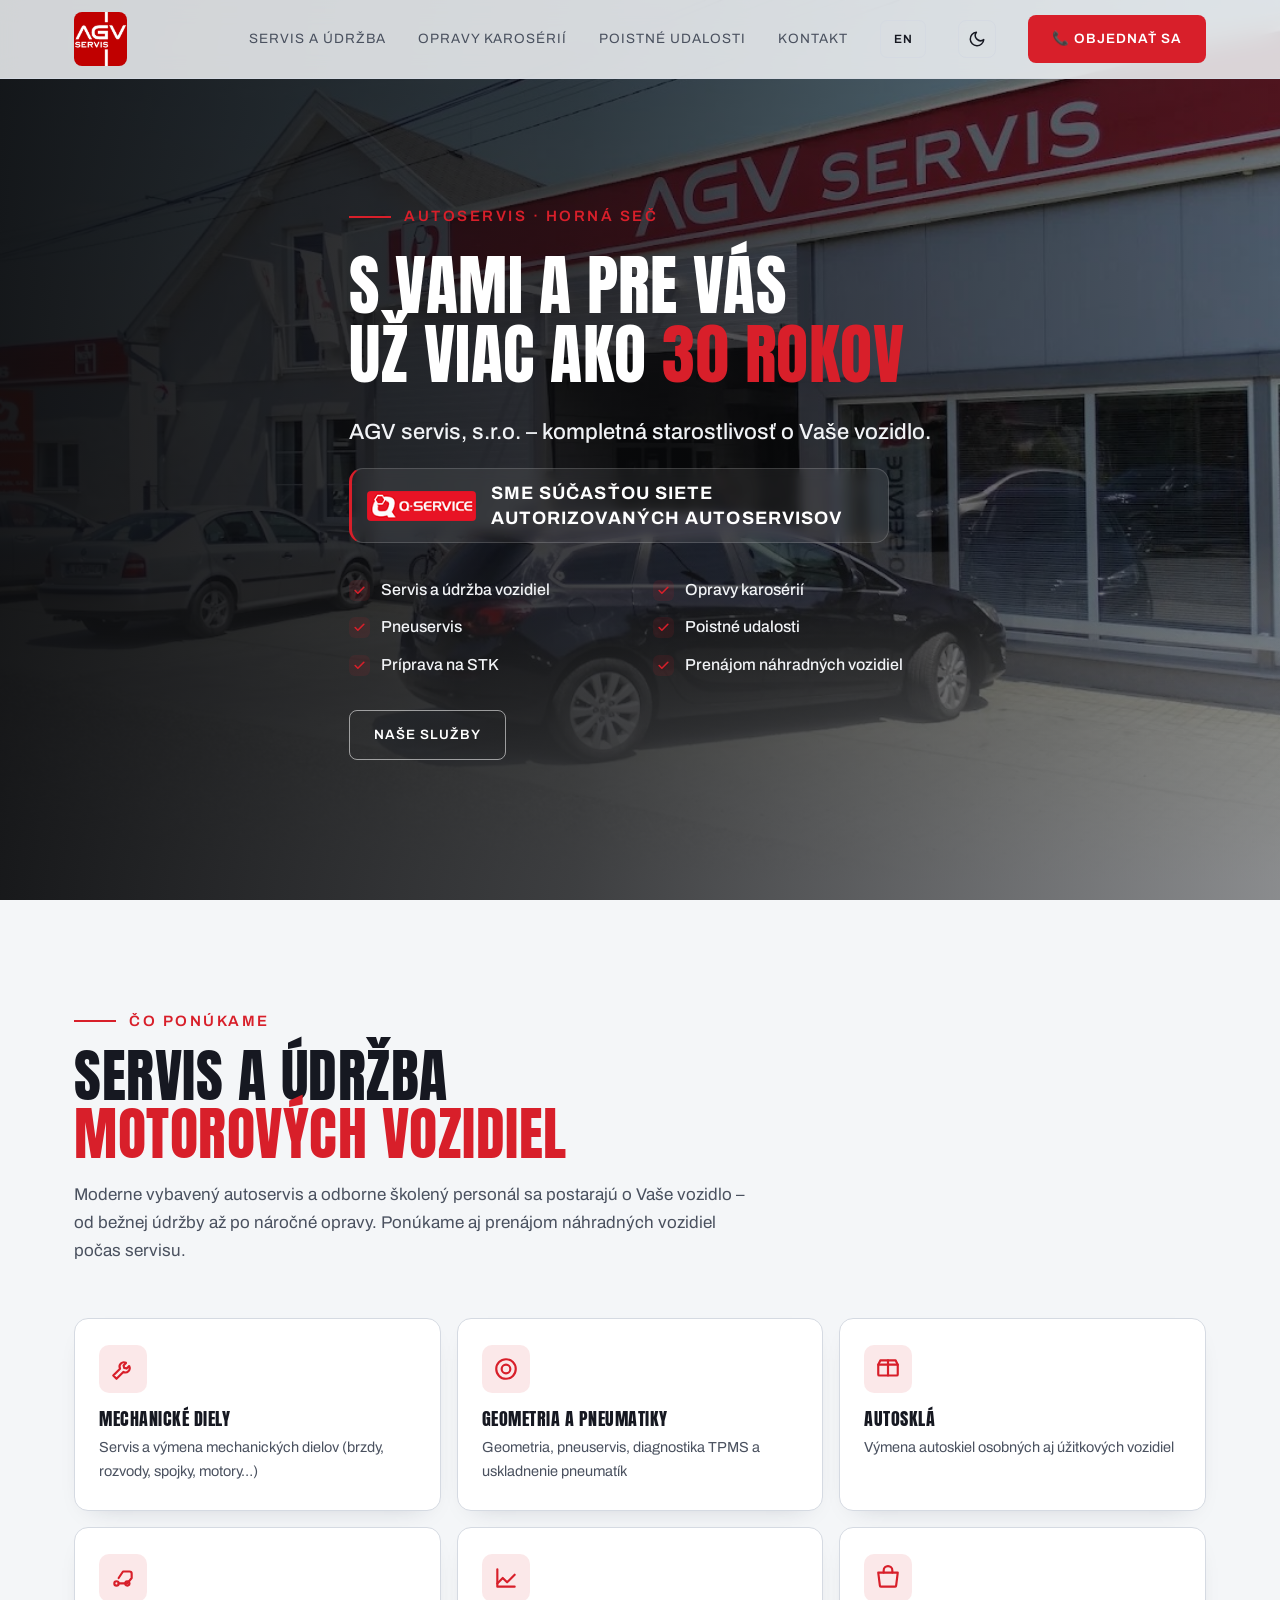
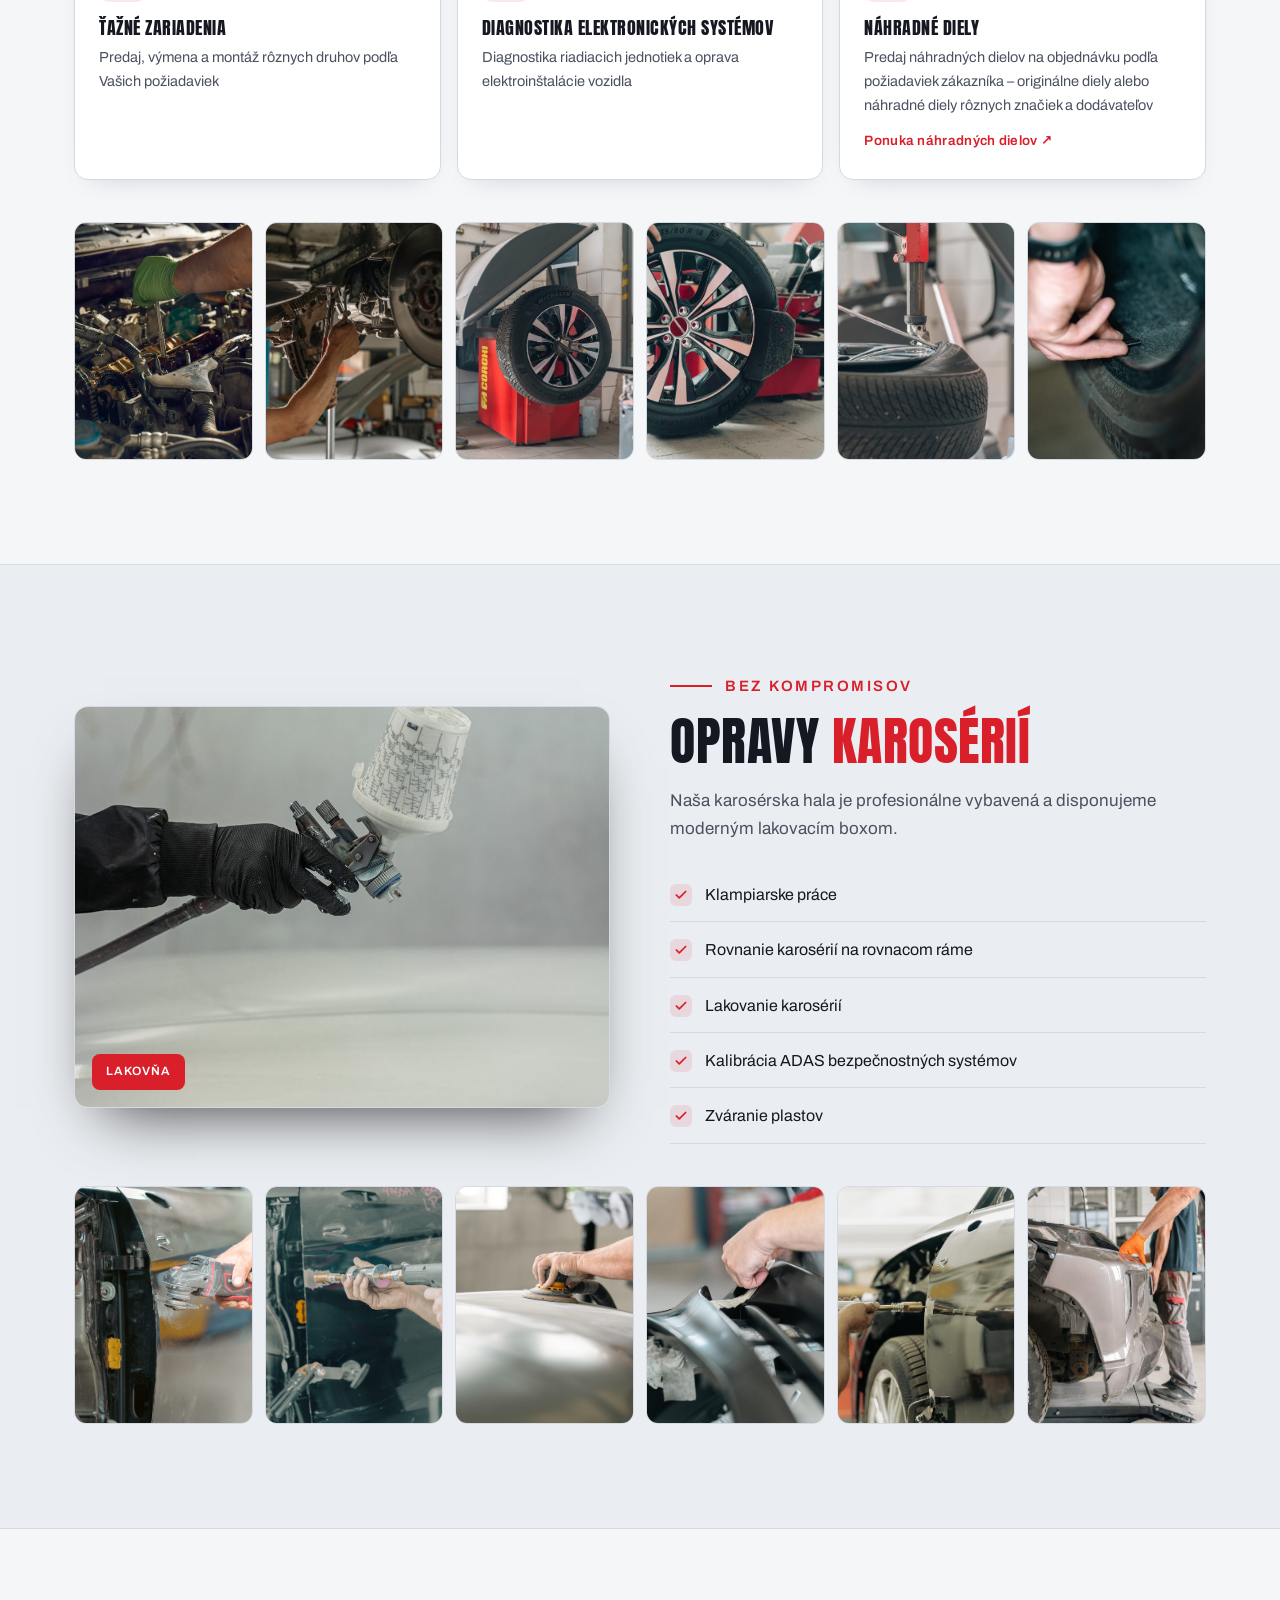
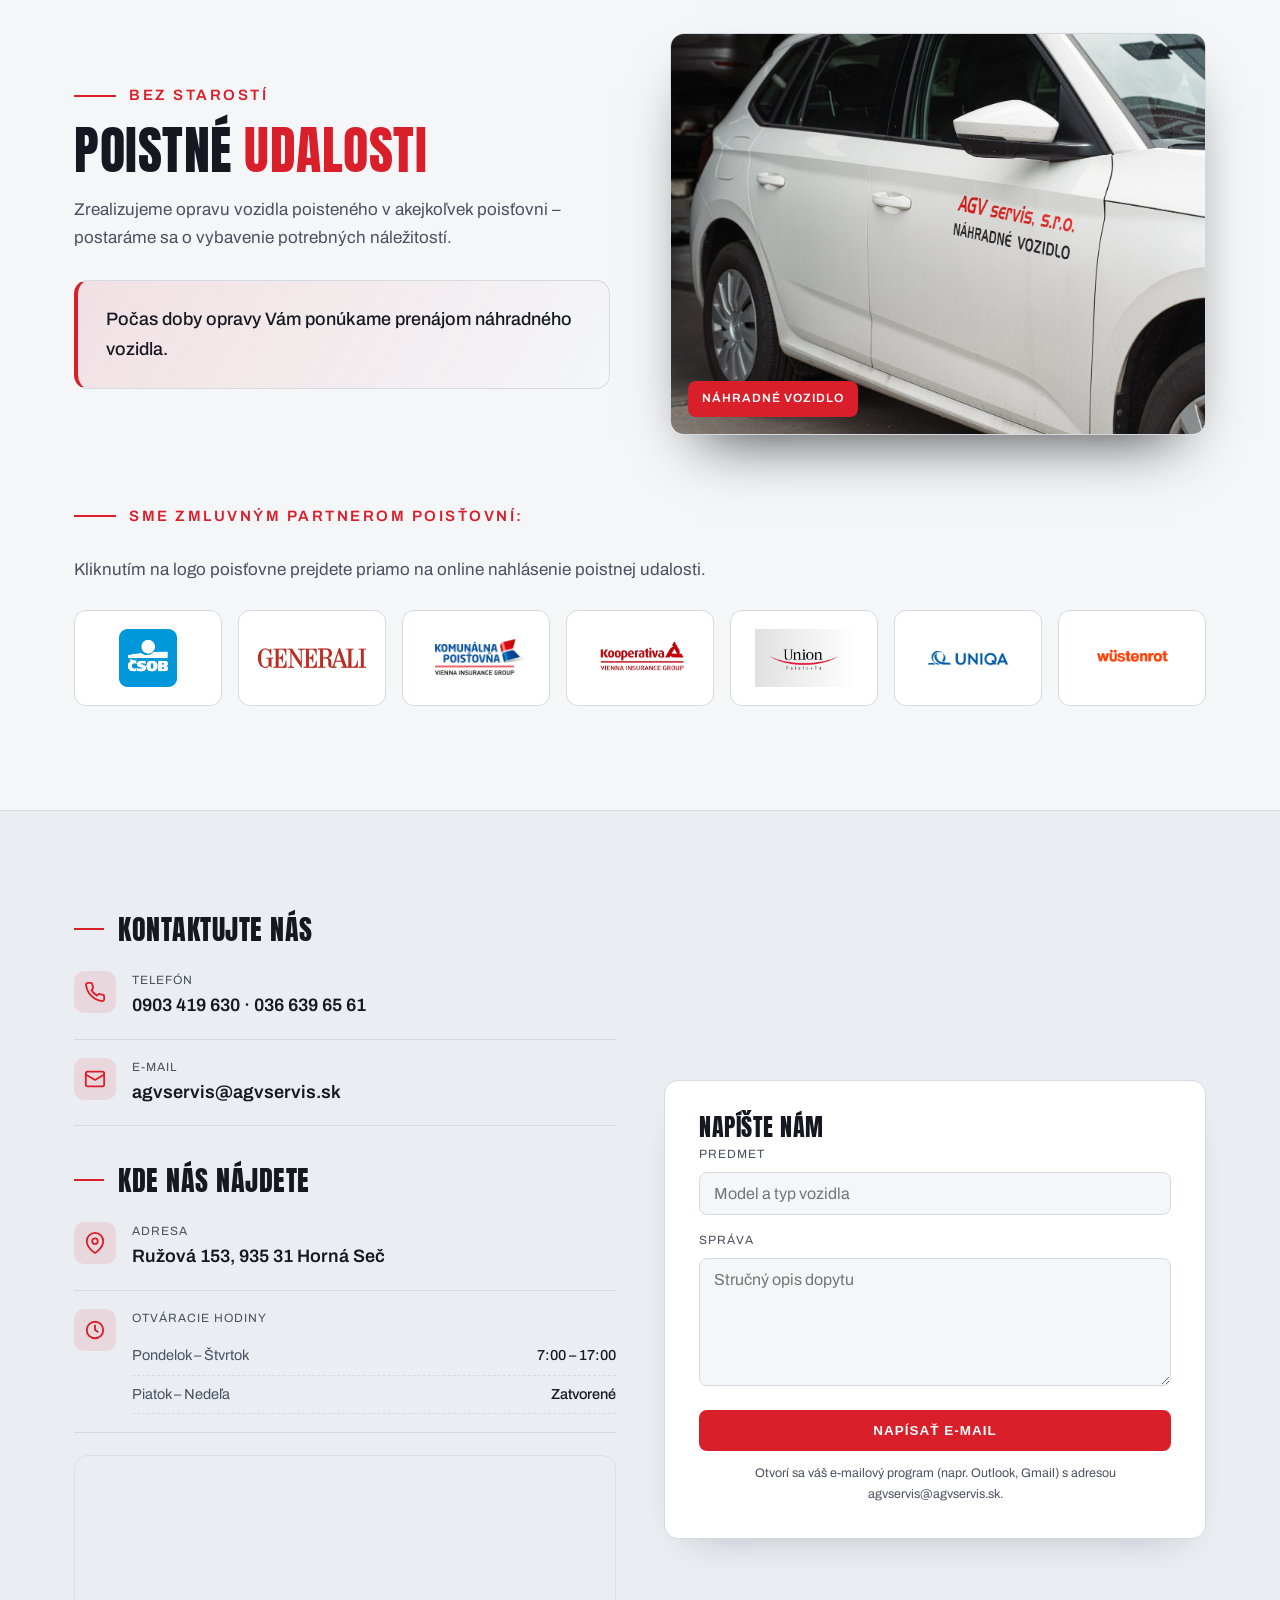
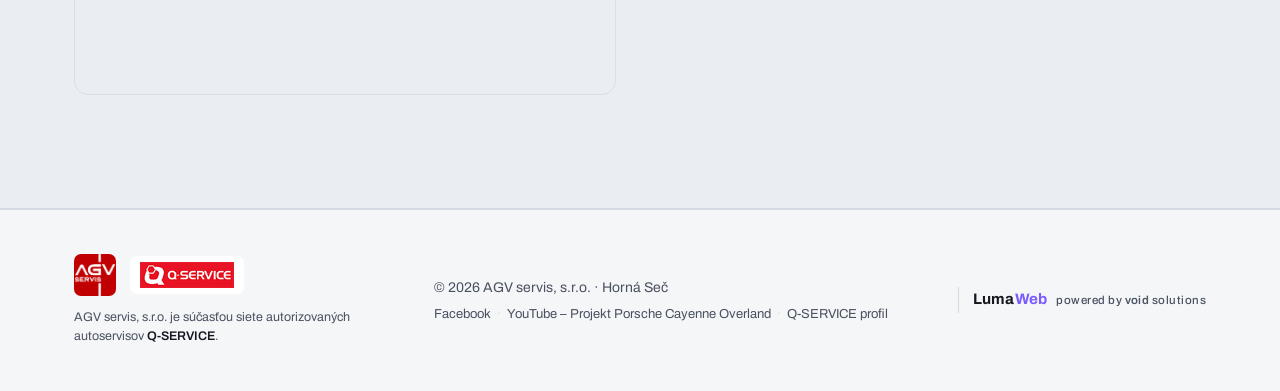
==== commit 84a45d66: "Nadpis v hero na prvom mieste, skrateny odsek pri karoserii - "S Vami a pre Vas uz viac ako 30 rokov" ====
--- a/index.html
+++ b/index.html
@@ -108,12 +108,12 @@
   </div>
   <div class="wrap hero-inner">
     <span class="eyebrow">Autoservis · Horná Seč</span>
+    <h1>S Vami a pre Vás<br>už viac ako <span class="accent">30 rokov</span></h1>
     <p class="lead">AGV servis, s.r.o. – kompletná starostlivosť o Vaše vozidlo.</p>
     <a class="hero-qs" href="https://www.q-service.sk/" target="_blank" rel="noopener">
       <img src="images/q-service/logo_narrow_top.png" alt="Q-SERVICE" width="96" height="27">
       <span>Sme súčasťou siete autorizovaných autoservisov</span>
     </a>
-    <h1>S Vami a pre Vás<br>už viac ako <span class="accent">30 rokov</span></h1>
     <ul class="hero-services">
       <li>Servis a údržba vozidiel</li>
       <li>Opravy karosérií</li>
@@ -183,7 +183,7 @@
       <div class="split-text reveal">
         <span class="eyebrow">Bez kompromisov</span>
         <h2>Opravy <span class="accent">karosérií</span></h2>
-        <p>Naša karosérska hala je profesionálne vybavená a disponujeme moderným lakovacím boxom. Nedostatky na Vašej karosérii preto vybavíme rýchlo a s najvyššou kvalitou.</p>
+        <p>Naša karosérska hala je profesionálne vybavená a disponujeme moderným lakovacím boxom.</p>
         <ul class="feat-list">
           <li>Klampiarske práce</li>
           <li>Rovnanie karosérií na rovnacom ráme</li>
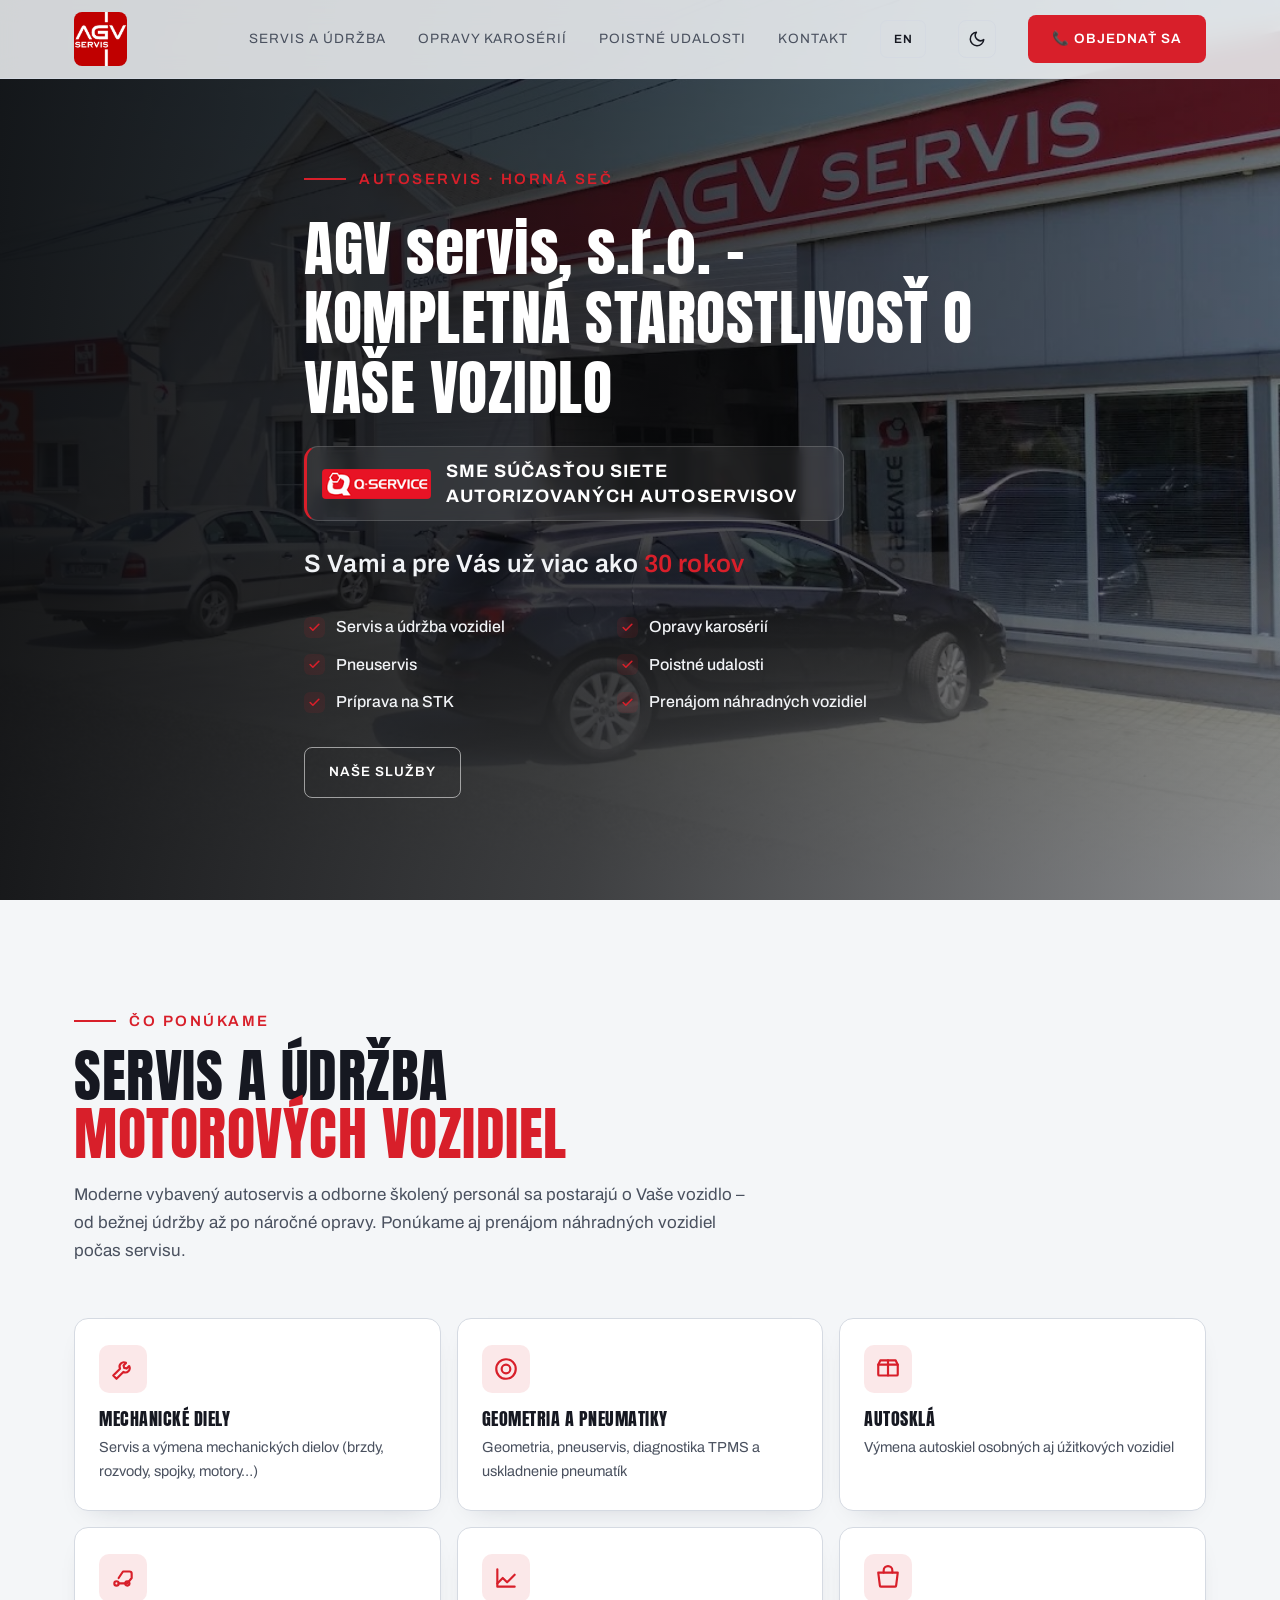
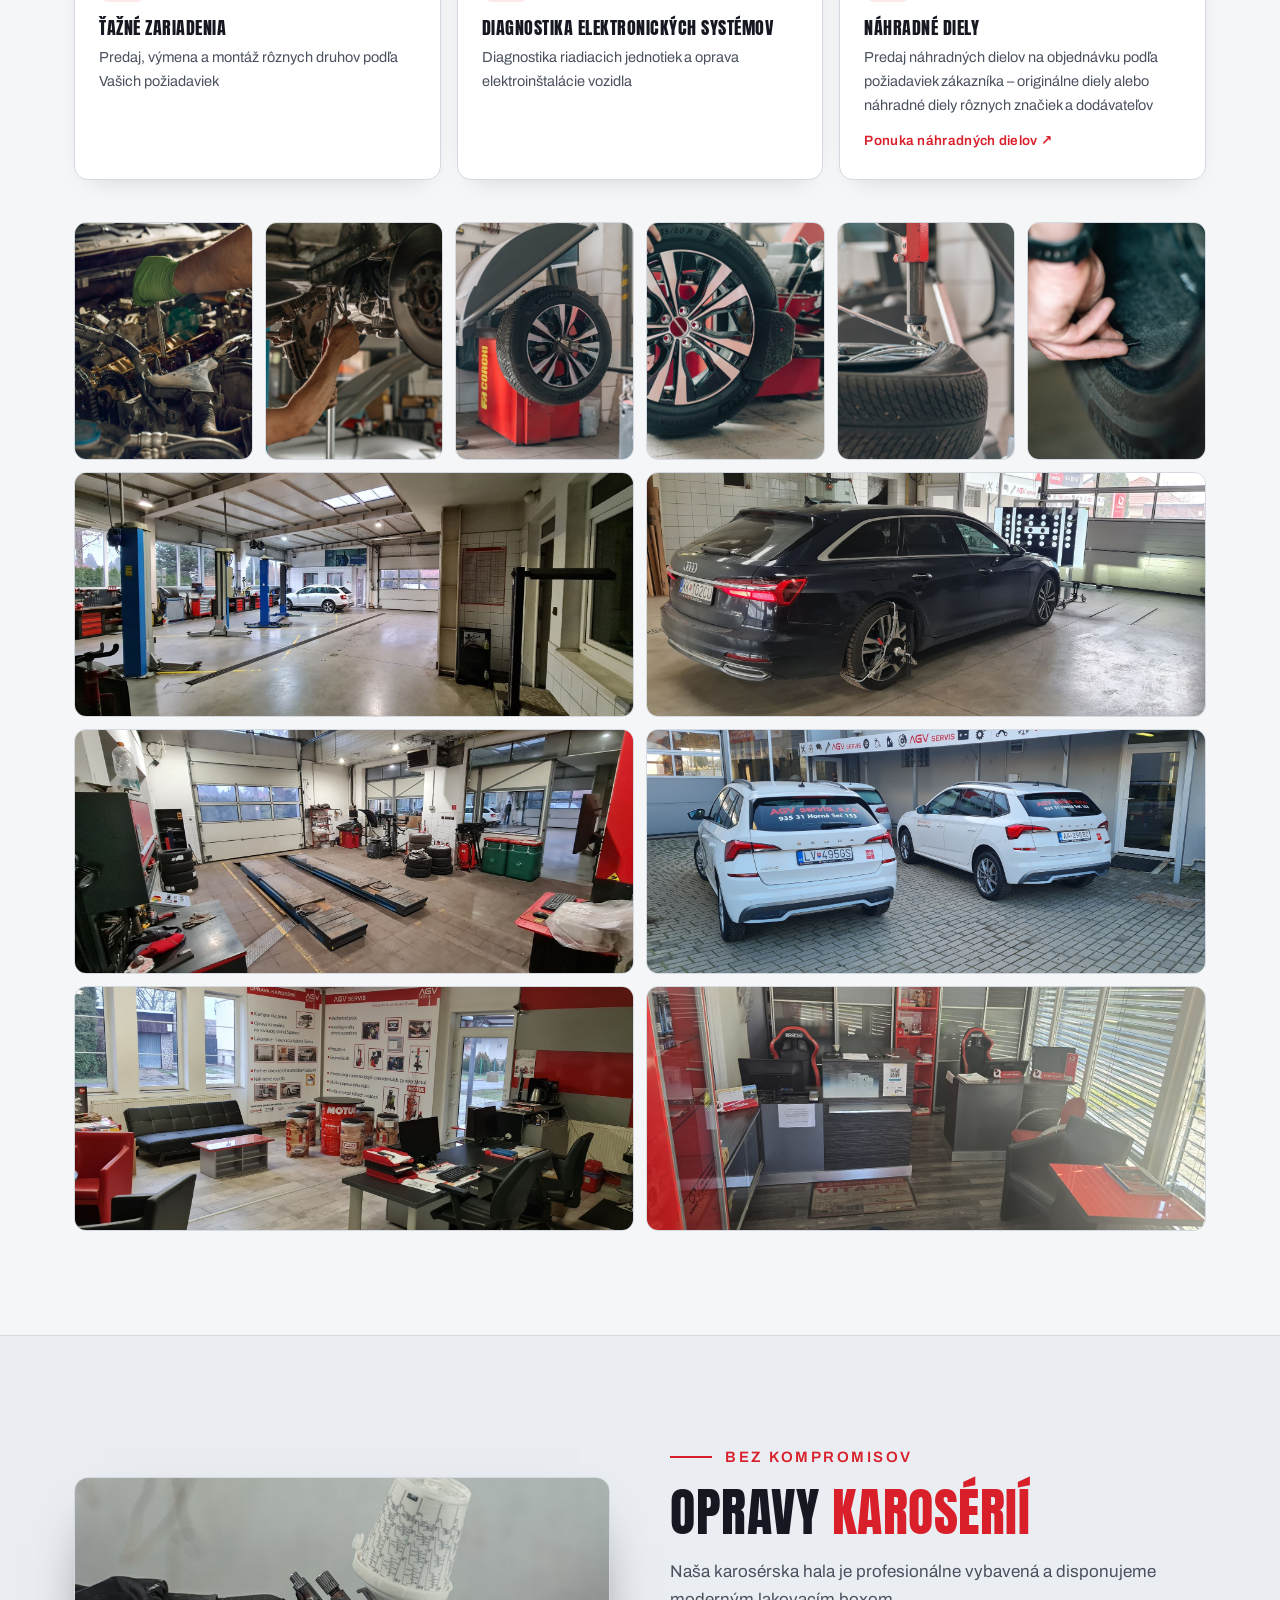
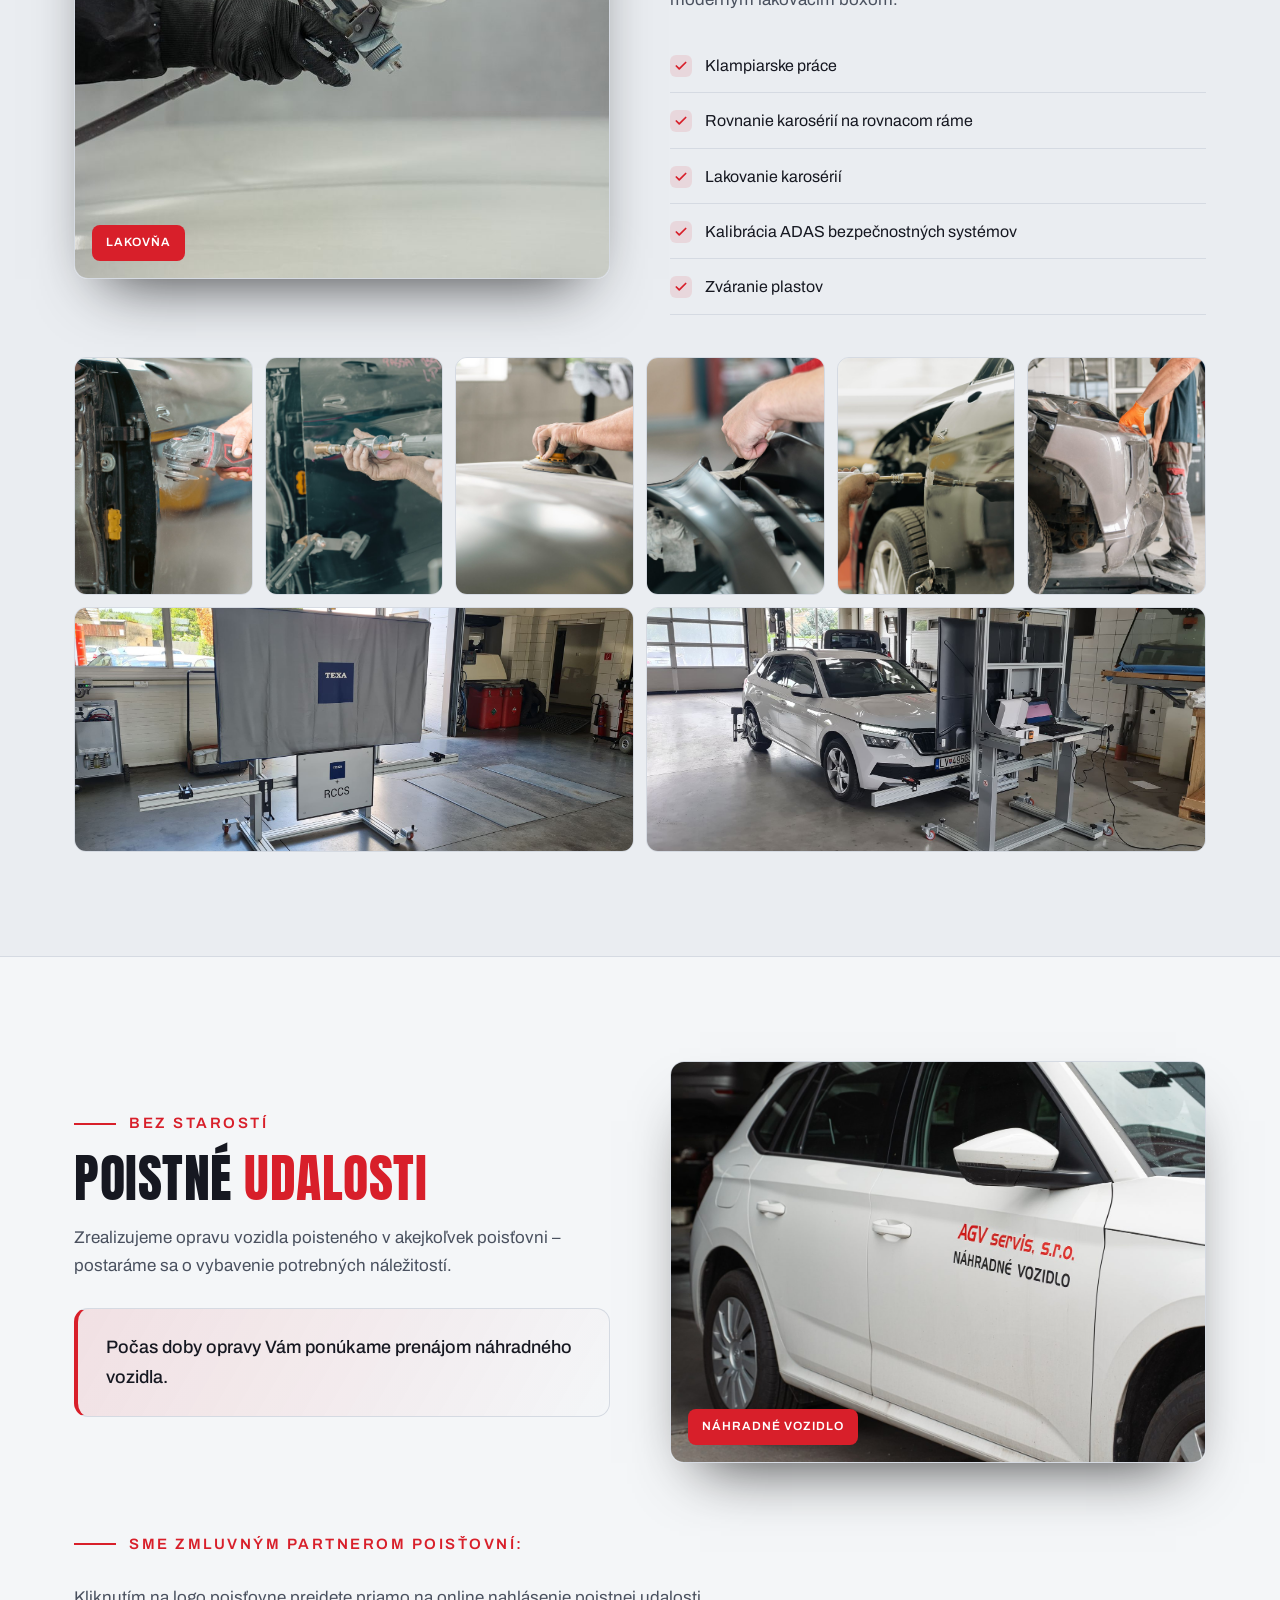
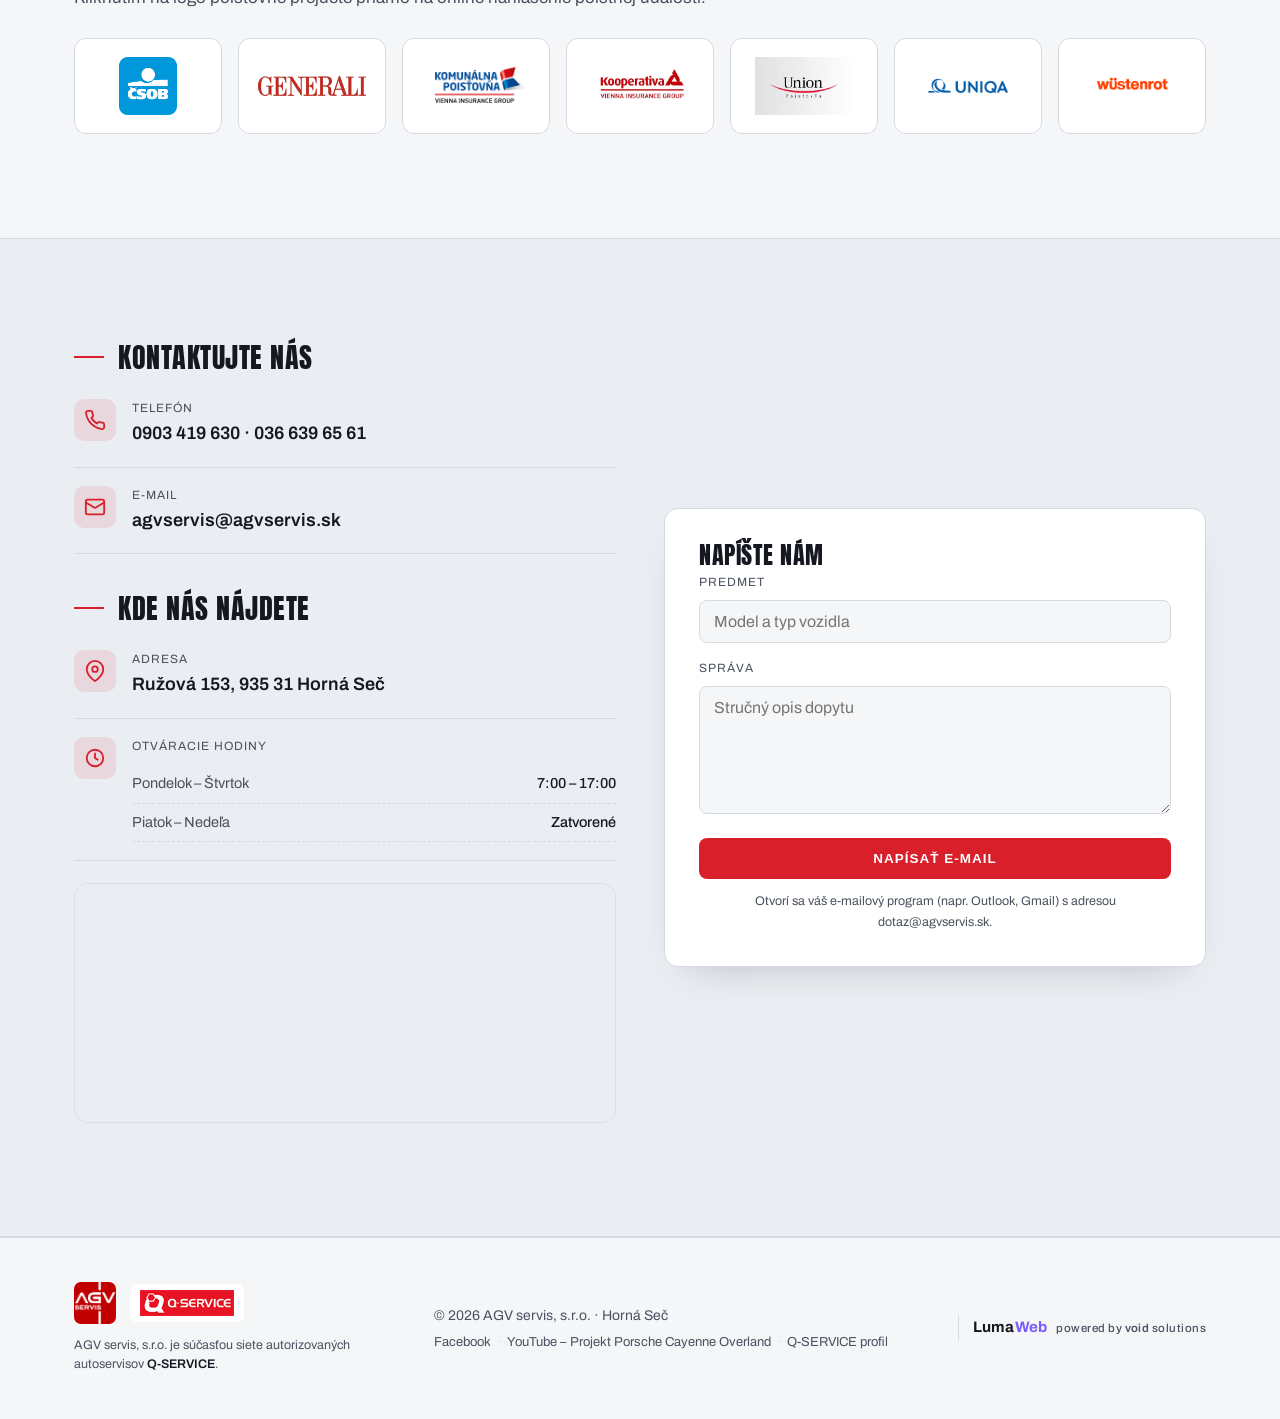
==== commit bbdb491d: "Prehodene poradie v hero, nove foto v galeriach, formular posiela na dotaz@" ====
--- a/index.html
+++ b/index.html
@@ -108,12 +108,12 @@
   </div>
   <div class="wrap hero-inner">
     <span class="eyebrow">Autoservis · Horná Seč</span>
-    <h1>S Vami a pre Vás<br>už viac ako <span class="accent">30 rokov</span></h1>
-    <p class="lead">AGV servis, s.r.o. – kompletná starostlivosť o Vaše vozidlo.</p>
+    <h1>AGV servis, s.r.o. –<br>KOMPLETNÁ STAROSTLIVOSŤ O VAŠE VOZIDLO</h1>
     <a class="hero-qs" href="https://www.q-service.sk/" target="_blank" rel="noopener">
       <img src="images/q-service/logo_narrow_top.png" alt="Q-SERVICE" width="96" height="27">
       <span>Sme súčasťou siete autorizovaných autoservisov</span>
     </a>
+    <p class="lead hero-slogan">S Vami a pre Vás už viac ako <span class="accent">30 rokov</span></p>
     <ul class="hero-services">
       <li>Servis a údržba vozidiel</li>
       <li>Opravy karosérií</li>
@@ -172,6 +172,15 @@
       <a href="images/servis-5.jpg" target="_blank" rel="noopener"><img src="images/servis-5.jpg" alt="Prezúvanie pneumatík" loading="lazy"></a>
       <a href="images/servis-6.jpg" target="_blank" rel="noopener"><img src="images/servis-6.jpg" alt="Montáž pneumatiky" loading="lazy"></a>
       <a href="images/servis-4.jpg" target="_blank" rel="noopener"><img src="images/servis-4.jpg" alt="Kontrola dezénu pneumatiky" loading="lazy"></a>
+    </div>
+
+    <div class="gallery gallery-wide">
+      <a href="images/servis-hala-1.jpg" target="_blank" rel="noopener"><img src="images/servis-hala-1.jpg" alt="Servisná hala AGV Servis so zdvihákmi" loading="lazy"></a>
+      <a href="images/servis-geometria.jpg" target="_blank" rel="noopener"><img src="images/servis-geometria.jpg" alt="Meranie geometrie kolies vozidla" loading="lazy"></a>
+      <a href="images/servis-hala-2.jpg" target="_blank" rel="noopener"><img src="images/servis-hala-2.jpg" alt="Vybavenie servisnej haly AGV Servis" loading="lazy"></a>
+      <a href="images/servis-nahradne-vozidla.jpg" target="_blank" rel="noopener"><img src="images/servis-nahradne-vozidla.jpg" alt="Náhradné vozidlá AGV servis, s.r.o." loading="lazy"></a>
+      <a href="images/servis-prijem.jpg" target="_blank" rel="noopener"><img src="images/servis-prijem.jpg" alt="Príjem zákazníkov a čakáreň AGV Servis" loading="lazy"></a>
+      <a href="images/servis-kancelaria.jpg" target="_blank" rel="noopener"><img src="images/servis-kancelaria.jpg" alt="Kancelária AGV Servis" loading="lazy"></a>
     </div>
   </div>
 </section>
@@ -205,6 +214,11 @@
       <a href="images/klampiarske-4.jpg" target="_blank" rel="noopener"><img src="images/klampiarske-4.jpg" alt="Oprava nárazníka" loading="lazy"></a>
       <a href="images/klampiarske-6.jpg" target="_blank" rel="noopener"><img src="images/klampiarske-6.jpg" alt="Vyťahovanie preliačin karosérie" loading="lazy"></a>
       <a href="images/poistne-obhliadka.jpg" target="_blank" rel="noopener"><img src="images/poistne-obhliadka.jpg" alt="Obhliadka poškodenej karosérie" loading="lazy"></a>
+    </div>
+
+    <div class="gallery gallery-wide">
+      <a href="images/karoseria-adas-1.jpg" target="_blank" rel="noopener"><img src="images/karoseria-adas-1.jpg" alt="Zariadenie na kalibráciu ADAS systémov" loading="lazy"></a>
+      <a href="images/karoseria-adas-2.jpg" target="_blank" rel="noopener"><img src="images/karoseria-adas-2.jpg" alt="Kalibrácia ADAS bezpečnostných systémov vozidla" loading="lazy"></a>
     </div>
   </div>
 </section>
@@ -301,7 +315,7 @@
           <div class="field"><label for="f-msg">Správa</label><textarea id="f-msg" name="message" rows="6" placeholder="Stručný opis dopytu" required></textarea></div>
           <button type="submit" class="btn" style="width:100%;justify-content:center">Napísať e-mail</button>
           <p class="form-status" id="formStatus" role="status" aria-live="polite" hidden></p>
-          <p class="form-note">Otvorí sa váš e-mailový program (napr. Outlook, Gmail) s adresou agvservis@agvservis.sk.</p>
+          <p class="form-note">Otvorí sa váš e-mailový program (napr. Outlook, Gmail) s adresou dotaz@agvservis.sk.</p>
         </form>
       </div>
     </div>
--- a/styles.css
+++ b/styles.css
@@ -107,14 +107,17 @@
 }
 .eyebrow::before{content:"";width:42px;height:2px;background:var(--accent);flex:none}
 .hero .lead{font-size:clamp(18px,2.1vw,22px);color:var(--text);font-weight:500;margin-bottom:18px;max-width:640px}
-.hero h1{font-size:clamp(38px,5.4vw,66px);margin:0 0 26px;line-height:1.04}
+/* hlavný nadpis – presné veľké/malé písmená podľa zadania (bez text-transform) */
+.hero h1{font-size:clamp(34px,4.9vw,60px);margin:0 0 24px;line-height:1.16;color:#fff;text-transform:none}
+/* slogan pod plaketou Q-SERVICE */
+.hero .hero-slogan{font-size:clamp(19px,2.3vw,25px);font-weight:600;letter-spacing:.4px;margin-bottom:30px}
 .hero p{font-size:17px;color:var(--muted);max-width:540px;margin-bottom:38px}
 .hero-cta{display:flex;gap:14px;flex-wrap:wrap}
 
 /* hero – príslušnosť k sieti Q-SERVICE (plaketa) */
 .hero .hero-qs{
   display:inline-flex;align-items:center;gap:15px;
-  max-width:540px;margin:0 0 34px;padding:12px 20px 12px 15px;
+  max-width:540px;margin:0 0 22px;padding:12px 20px 12px 15px;
   border:1px solid rgba(255,255,255,.16);border-left:3px solid var(--accent);
   border-radius:14px;background:rgba(255,255,255,.07);
   -webkit-backdrop-filter:blur(6px);backdrop-filter:blur(6px);
@@ -227,6 +230,10 @@
 .gallery a::after{content:"";position:absolute;inset:0;background:linear-gradient(0deg,rgba(0,0,0,.35),transparent 55%);opacity:0;transition:opacity .3s}
 .gallery a:hover img{transform:scale(1.07)}
 .gallery a:hover::after{opacity:1}
+
+/* širokouhlé (panoramatické) zábery – 2 v rade */
+.gallery.gallery-wide{grid-template-columns:repeat(2,1fr);margin-top:12px}
+.gallery.gallery-wide a{aspect-ratio:16/7}
 
 /* ---------- KONTAKT ---------- */
 .contact-grid{display:grid;grid-template-columns:1fr 1fr;gap:48px;align-items:start}
@@ -325,10 +332,11 @@
 @media(max-width:520px){
   .cards{grid-template-columns:1fr}
   .gallery{grid-template-columns:repeat(2,1fr)}
+  .gallery.gallery-wide{grid-template-columns:1fr}
   .hero-cta{flex-direction:column;align-items:stretch}
   .hero-cta .btn{justify-content:center}
   .hero-services{grid-template-columns:1fr;gap:9px}
-  .hero .hero-qs{gap:12px;padding:11px 15px 11px 12px;letter-spacing:.6px;margin-bottom:28px}
+  .hero .hero-qs{gap:12px;padding:11px 15px 11px 12px;letter-spacing:.6px;margin-bottom:20px}
   .hero .hero-qs img{height:24px}
   .hero{padding:120px 0 70px}
   .info-row .val{font-size:16.5px;overflow-wrap:anywhere}
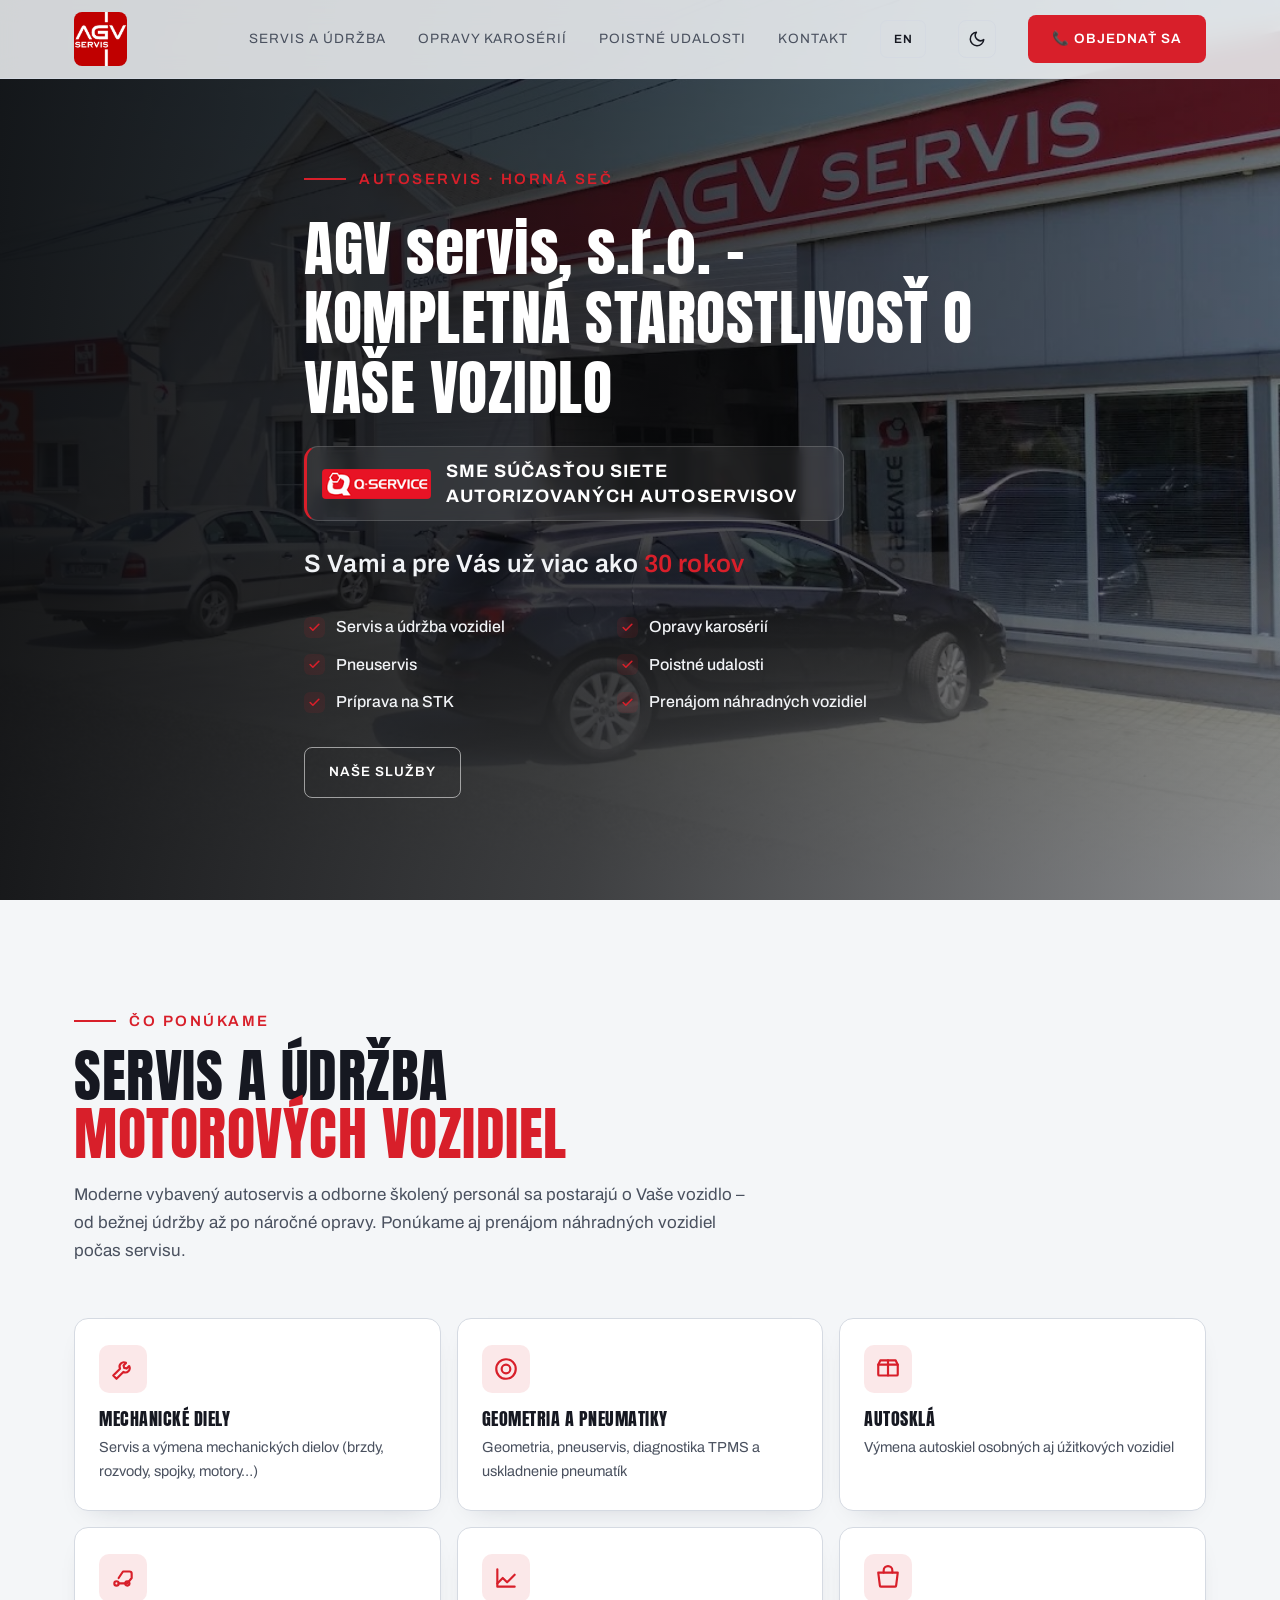
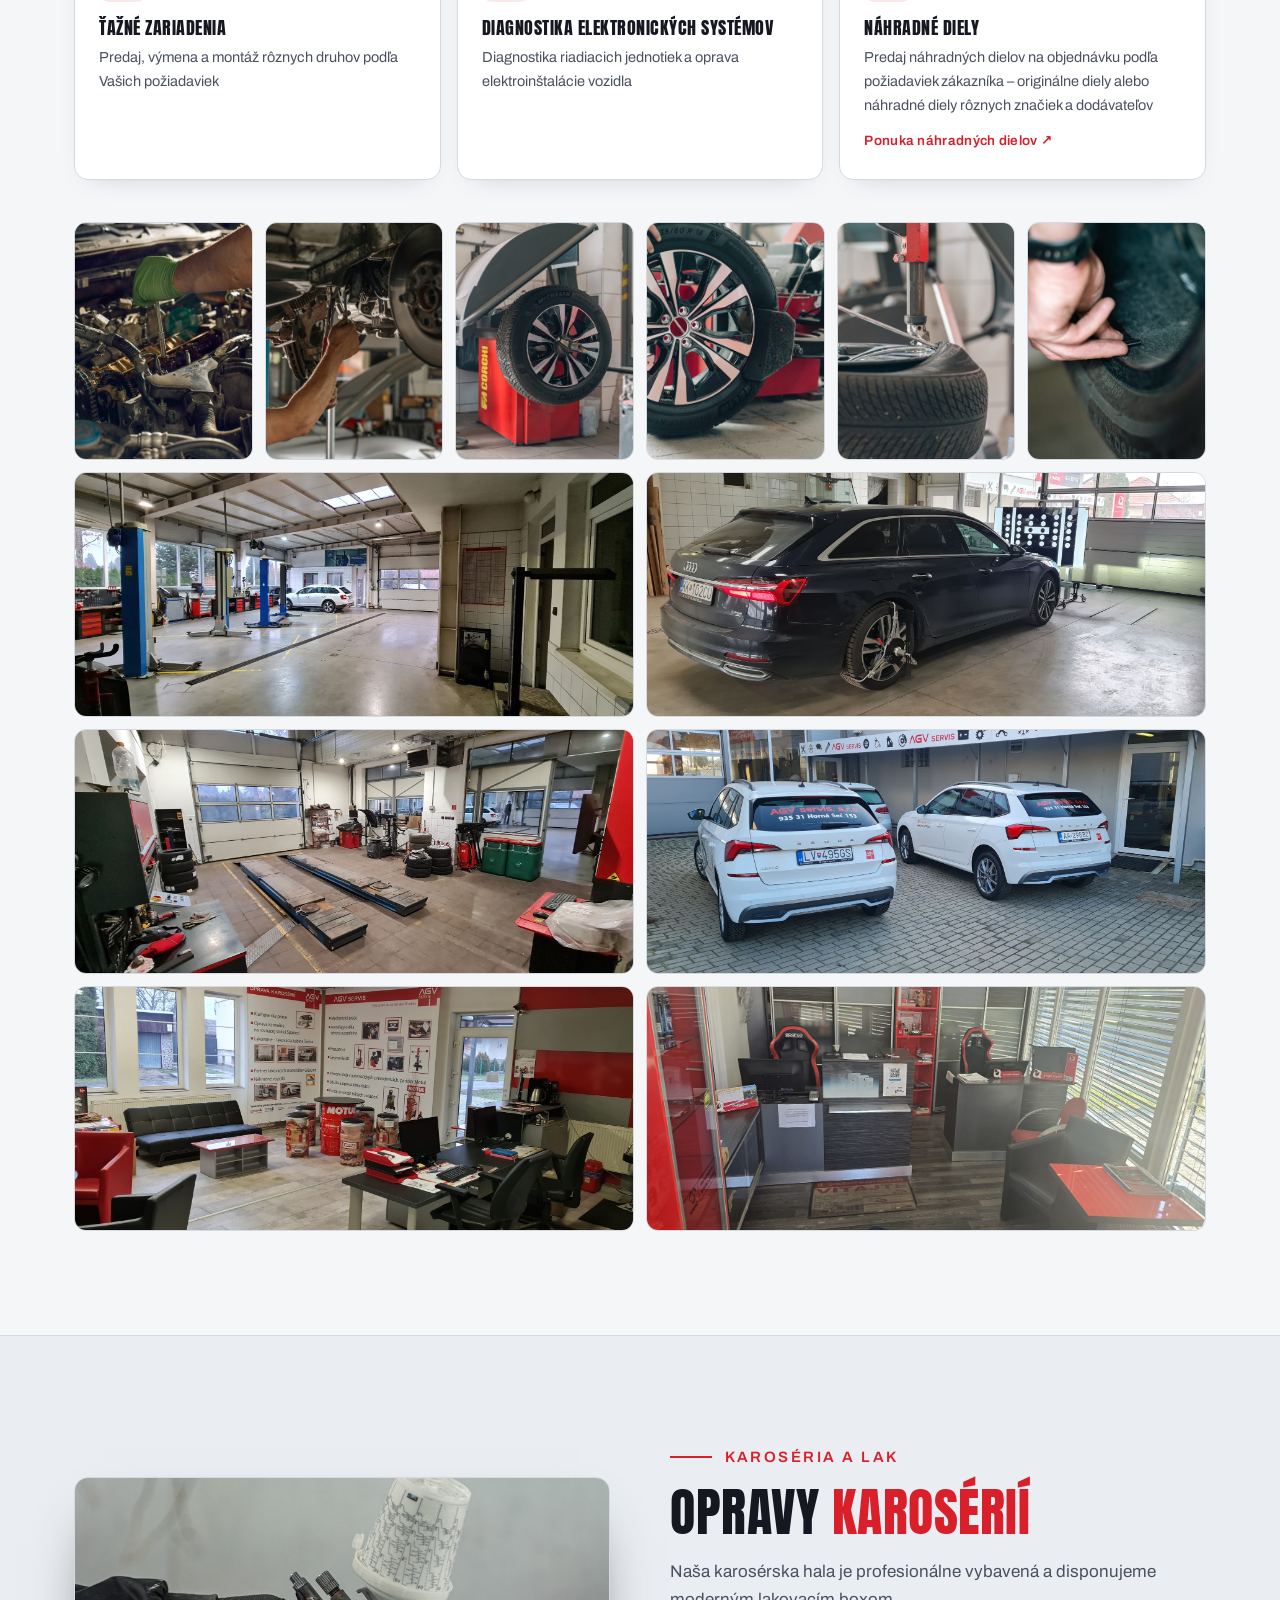
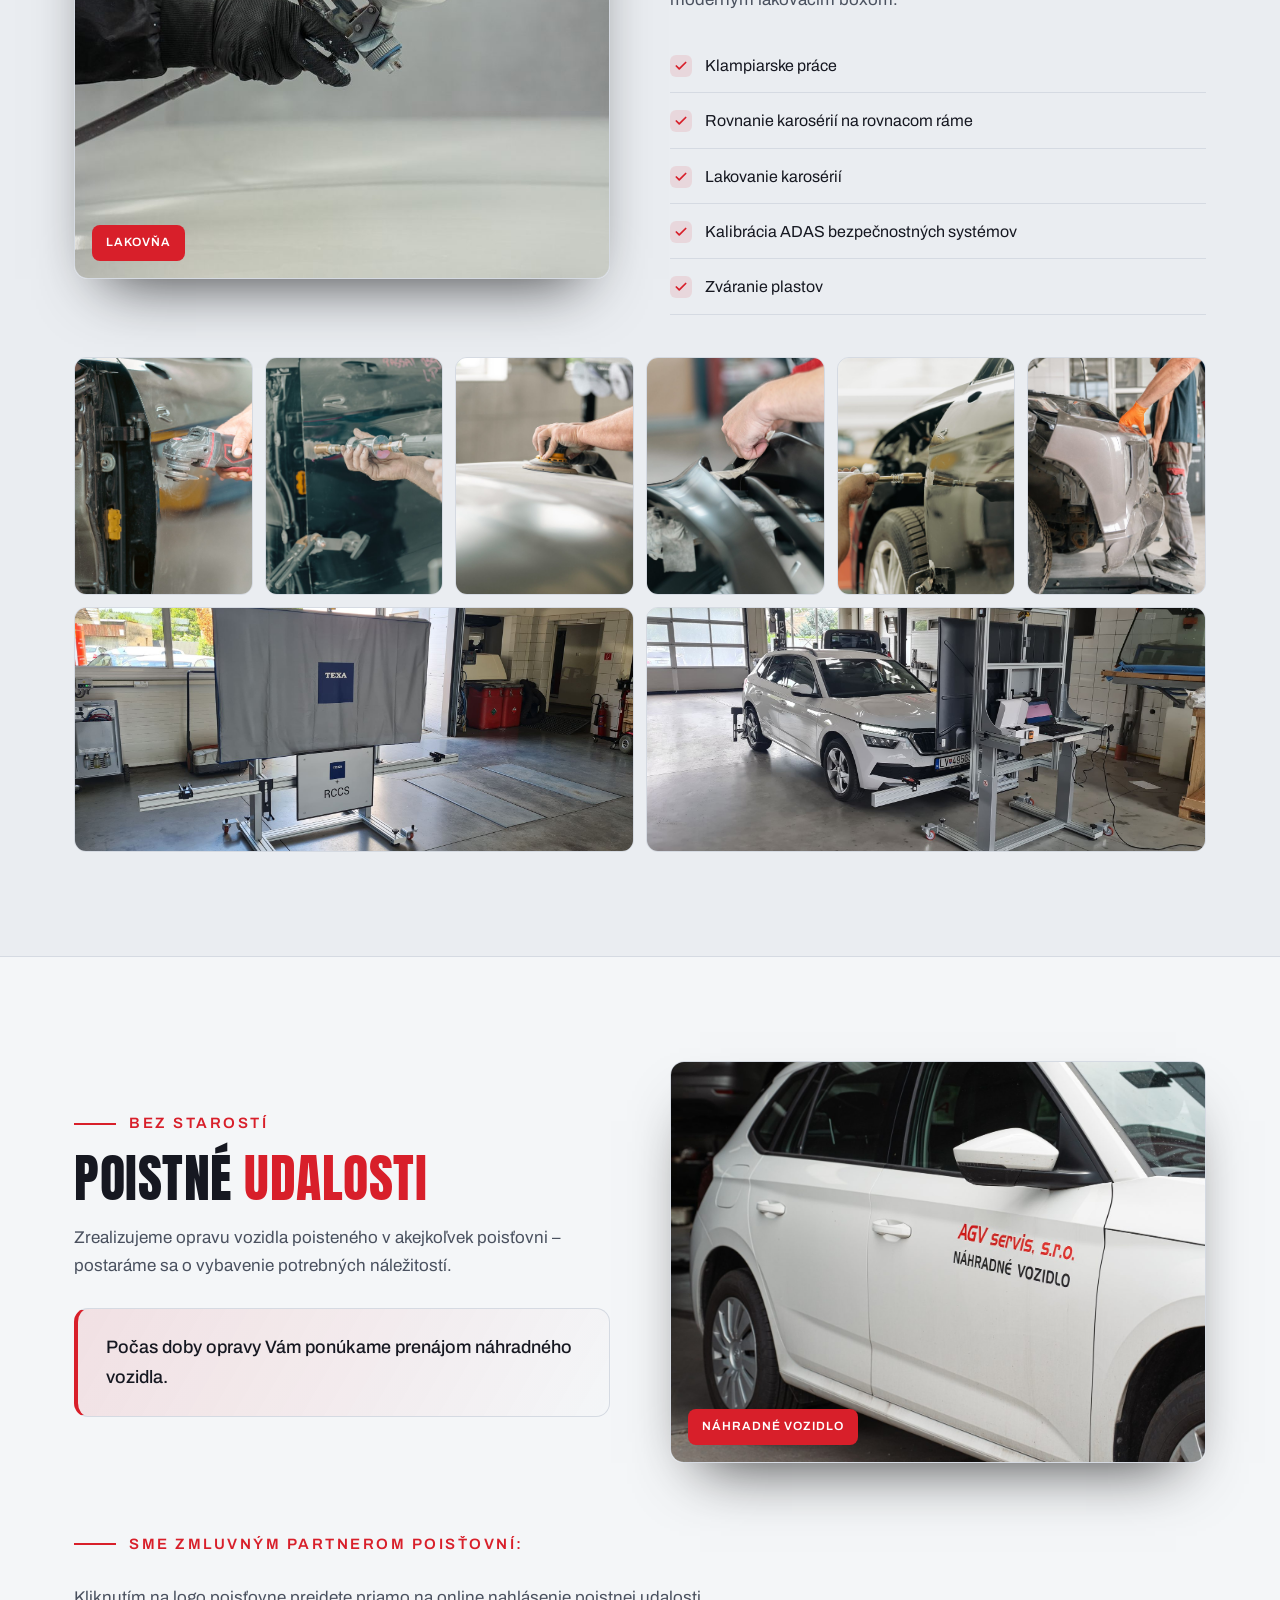
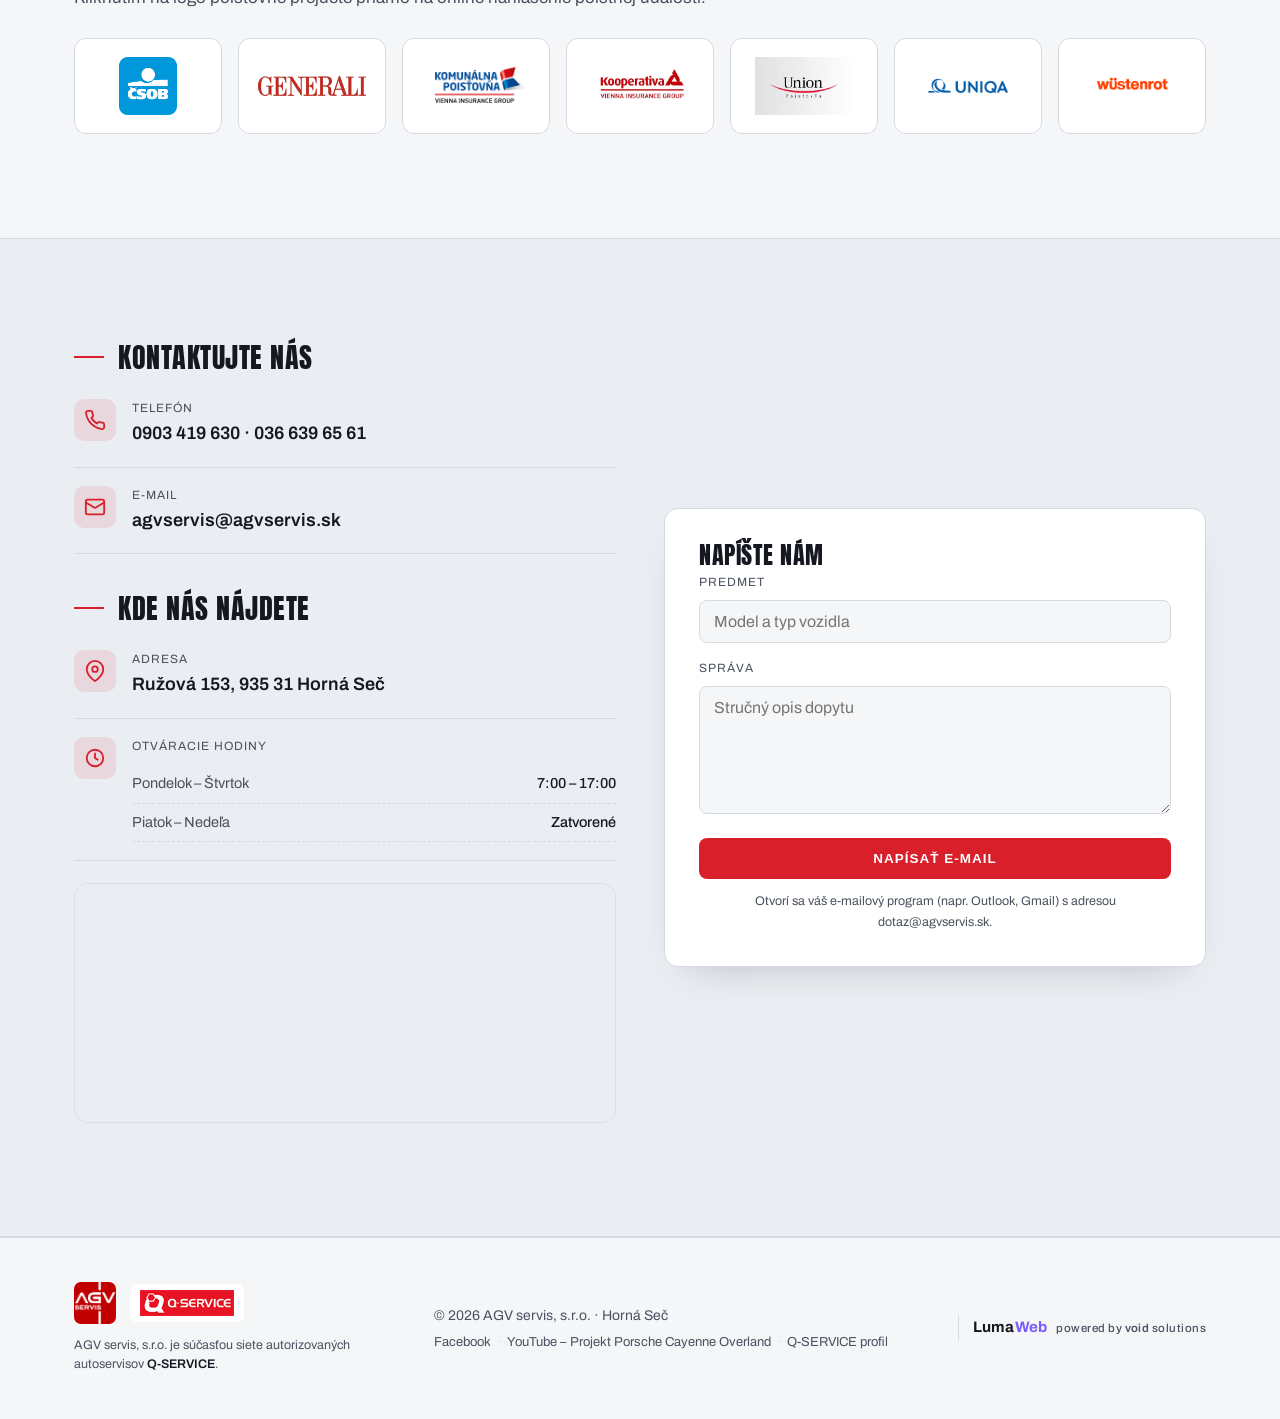
==== commit 9dac9d73: "Eyebrow pri karoseriach vrateny na Karoseria a lak" ====
--- a/index.html
+++ b/index.html
@@ -190,7 +190,7 @@
   <div class="wrap">
     <div class="split flip">
       <div class="split-text reveal">
-        <span class="eyebrow">Bez kompromisov</span>
+        <span class="eyebrow">Karoséria a lak</span>
         <h2>Opravy <span class="accent">karosérií</span></h2>
         <p>Naša karosérska hala je profesionálne vybavená a disponujeme moderným lakovacím boxom.</p>
         <ul class="feat-list">
